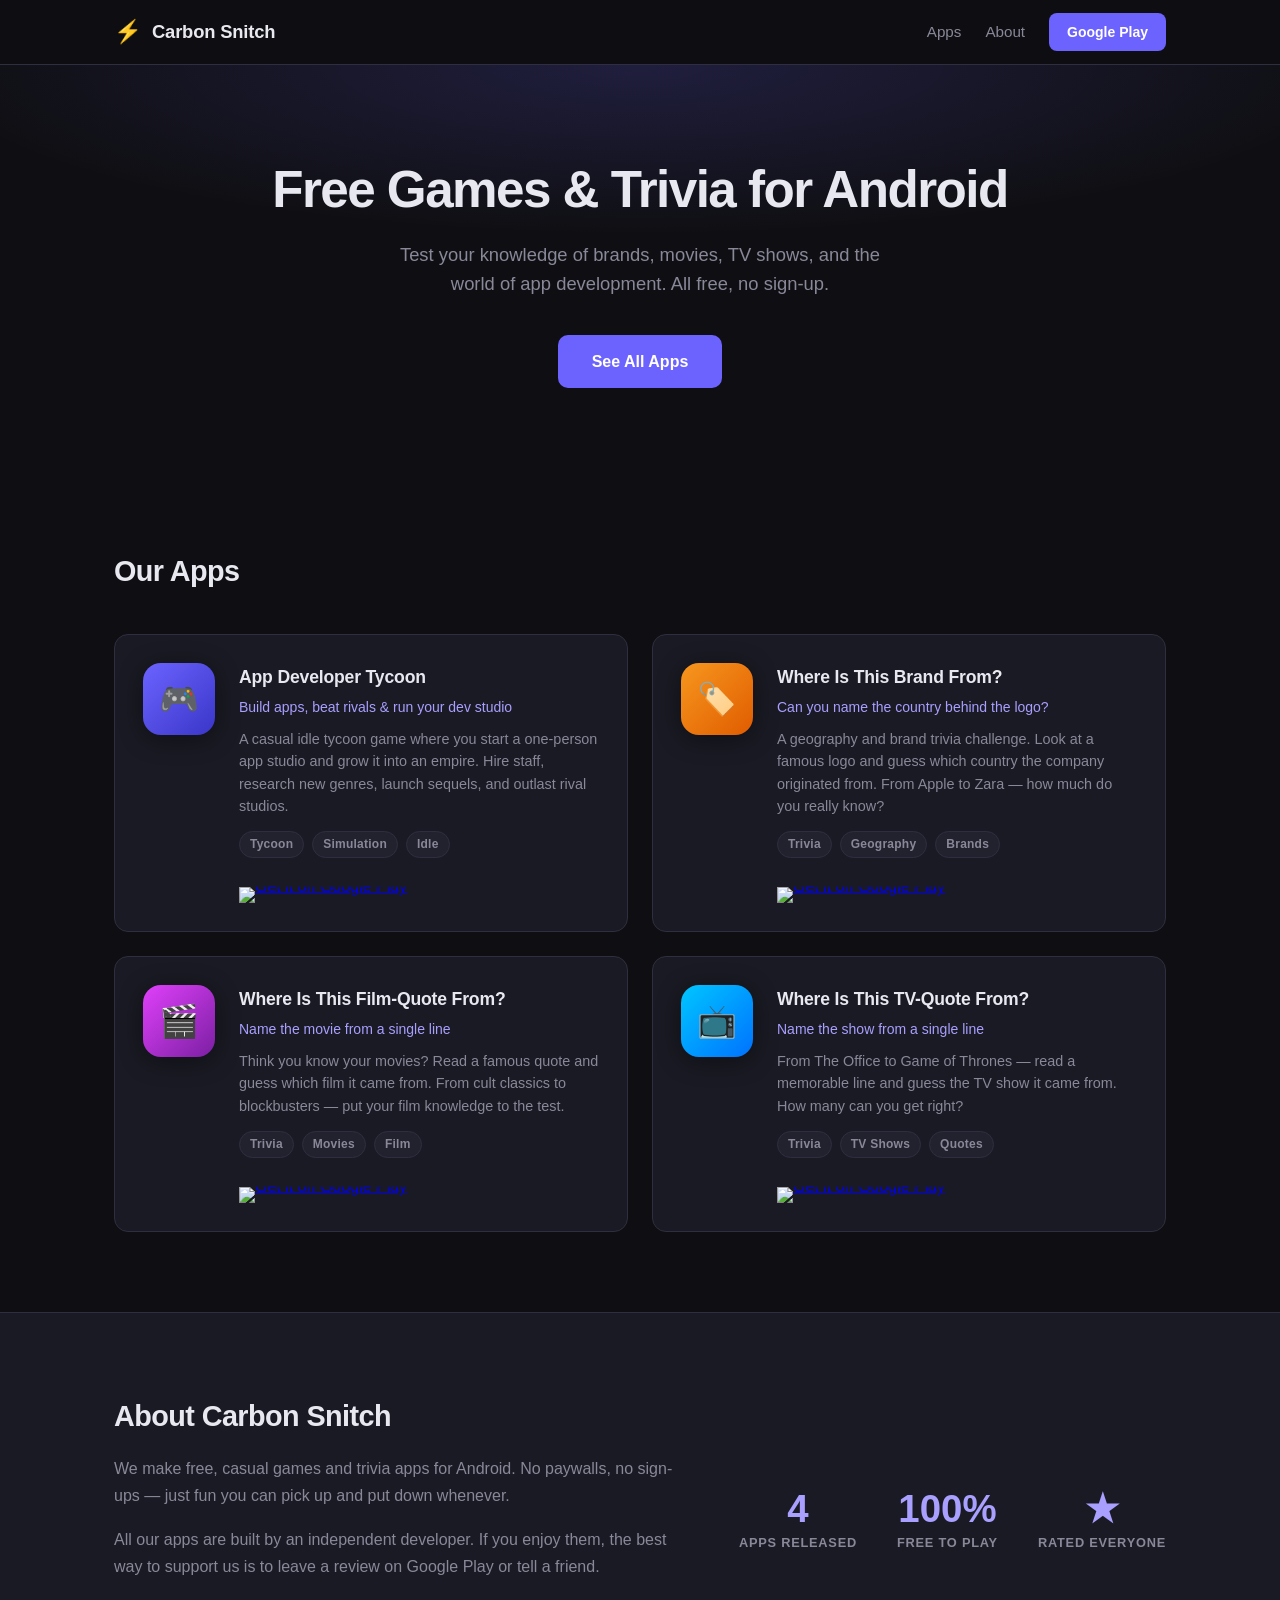
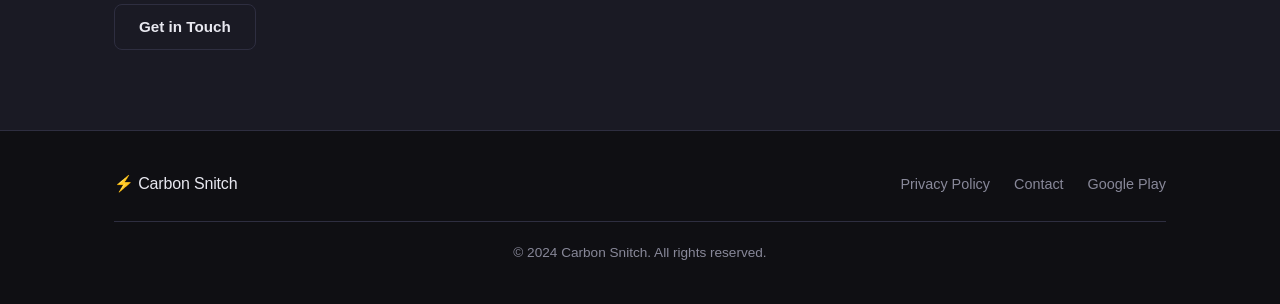
==== index.html @ b7fe76f0 "Add Carbon Snitch app landing page" ====
<!DOCTYPE html>
<html lang="en">
<head>
  <meta charset="UTF-8" />
  <meta name="viewport" content="width=device-width, initial-scale=1.0" />
  <meta name="description" content="Carbon Snitch — free trivia and game apps for Android. Test your knowledge of brands, film quotes, TV quotes, and app development." />
  <title>Carbon Snitch — Android Apps</title>
  <link rel="stylesheet" href="style.css" />
</head>
<body>

  <header>
    <div class="container">
      <div class="logo">
        <span class="logo-icon">⚡</span>
        <span class="logo-text">Carbon Snitch</span>
      </div>
      <nav>
        <a href="#apps">Apps</a>
        <a href="#about">About</a>
        <a href="https://play.google.com/store/apps/dev?id=6135495919326248566" target="_blank" rel="noopener" class="btn-nav">Google Play</a>
      </nav>
    </div>
  </header>

  <section class="hero">
    <div class="container">
      <h1>Free Games &amp; Trivia for Android</h1>
      <p class="hero-sub">Test your knowledge of brands, movies, TV shows, and the world of app development. All free, no sign-up.</p>
      <a href="#apps" class="btn-primary">See All Apps</a>
    </div>
  </section>

  <section id="apps" class="apps-section">
    <div class="container">
      <h2>Our Apps</h2>
      <div class="apps-grid">

        <div class="app-card">
          <div class="app-icon" style="background: linear-gradient(135deg, #6c63ff, #3a36c8);">🎮</div>
          <div class="app-info">
            <h3>App Developer Tycoon</h3>
            <p class="app-tagline">Build apps, beat rivals &amp; run your dev studio</p>
            <p class="app-desc">A casual idle tycoon game where you start a one-person app studio and grow it into an empire. Hire staff, research new genres, launch sequels, and outlast rival studios.</p>
            <div class="app-tags">
              <span class="tag">Tycoon</span>
              <span class="tag">Simulation</span>
              <span class="tag">Idle</span>
            </div>
            <a href="https://play.google.com/store/apps/dev?id=6135495919326248566" target="_blank" rel="noopener" class="btn-play">
              <img src="https://play.google.com/intl/en_us/badges/static/images/badges/en_badge_web_generic.png" alt="Get it on Google Play" height="48" />
            </a>
          </div>
        </div>

        <div class="app-card">
          <div class="app-icon" style="background: linear-gradient(135deg, #f7971e, #e05c00);">🏷️</div>
          <div class="app-info">
            <h3>Where Is This Brand From?</h3>
            <p class="app-tagline">Can you name the country behind the logo?</p>
            <p class="app-desc">A geography and brand trivia challenge. Look at a famous logo and guess which country the company originated from. From Apple to Zara — how much do you really know?</p>
            <div class="app-tags">
              <span class="tag">Trivia</span>
              <span class="tag">Geography</span>
              <span class="tag">Brands</span>
            </div>
            <a href="https://play.google.com/store/apps/details?id=com.pixelquiz.whereis_this_brand_from" target="_blank" rel="noopener" class="btn-play">
              <img src="https://play.google.com/intl/en_us/badges/static/images/badges/en_badge_web_generic.png" alt="Get it on Google Play" height="48" />
            </a>
          </div>
        </div>

        <div class="app-card">
          <div class="app-icon" style="background: linear-gradient(135deg, #e040fb, #7b1fa2);">🎬</div>
          <div class="app-info">
            <h3>Where Is This Film-Quote From?</h3>
            <p class="app-tagline">Name the movie from a single line</p>
            <p class="app-desc">Think you know your movies? Read a famous quote and guess which film it came from. From cult classics to blockbusters — put your film knowledge to the test.</p>
            <div class="app-tags">
              <span class="tag">Trivia</span>
              <span class="tag">Movies</span>
              <span class="tag">Film</span>
            </div>
            <a href="https://play.google.com/store/apps/details?id=com.pixelquiz.film_quote" target="_blank" rel="noopener" class="btn-play">
              <img src="https://play.google.com/intl/en_us/badges/static/images/badges/en_badge_web_generic.png" alt="Get it on Google Play" height="48" />
            </a>
          </div>
        </div>

        <div class="app-card">
          <div class="app-icon" style="background: linear-gradient(135deg, #00c6ff, #0072ff);">📺</div>
          <div class="app-info">
            <h3>Where Is This TV-Quote From?</h3>
            <p class="app-tagline">Name the show from a single line</p>
            <p class="app-desc">From The Office to Game of Thrones — read a memorable line and guess the TV show it came from. How many can you get right?</p>
            <div class="app-tags">
              <span class="tag">Trivia</span>
              <span class="tag">TV Shows</span>
              <span class="tag">Quotes</span>
            </div>
            <a href="https://play.google.com/store/apps/details?id=com.pixelquiz.tv_quote" target="_blank" rel="noopener" class="btn-play">
              <img src="https://play.google.com/intl/en_us/badges/static/images/badges/en_badge_web_generic.png" alt="Get it on Google Play" height="48" />
            </a>
          </div>
        </div>

      </div>
    </div>
  </section>

  <section id="about" class="about-section">
    <div class="container about-inner">
      <div class="about-text">
        <h2>About Carbon Snitch</h2>
        <p>We make free, casual games and trivia apps for Android. No paywalls, no sign-ups — just fun you can pick up and put down whenever.</p>
        <p>All our apps are built by an independent developer. If you enjoy them, the best way to support us is to leave a review on Google Play or tell a friend.</p>
        <a href="mailto:ryanisrufus@gmail.com" class="btn-secondary">Get in Touch</a>
      </div>
      <div class="about-stats">
        <div class="stat">
          <span class="stat-num">4</span>
          <span class="stat-label">Apps Released</span>
        </div>
        <div class="stat">
          <span class="stat-num">100%</span>
          <span class="stat-label">Free to Play</span>
        </div>
        <div class="stat">
          <span class="stat-num">★</span>
          <span class="stat-label">Rated Everyone</span>
        </div>
      </div>
    </div>
  </section>

  <footer>
    <div class="container footer-inner">
      <span class="logo-text">⚡ Carbon Snitch</span>
      <nav class="footer-nav">
        <a href="privacy.html">Privacy Policy</a>
        <a href="mailto:ryanisrufus@gmail.com">Contact</a>
        <a href="https://play.google.com/store/apps/dev?id=6135495919326248566" target="_blank" rel="noopener">Google Play</a>
      </nav>
      <p class="footer-copy">&copy; 2024 Carbon Snitch. All rights reserved.</p>
    </div>
  </footer>

</body>
</html>
---- style.css ----
/* ── Reset & base ── */
*, *::before, *::after { box-sizing: border-box; margin: 0; padding: 0; }

:root {
  --bg:        #0f0f13;
  --surface:   #1a1a24;
  --surface2:  #22222f;
  --border:    #2e2e40;
  --accent:    #6c63ff;
  --accent2:   #a89fff;
  --text:      #e8e8f0;
  --muted:     #888899;
  --radius:    14px;
  --shadow:    0 4px 24px rgba(0,0,0,.45);
}

html { scroll-behavior: smooth; }

body {
  font-family: -apple-system, BlinkMacSystemFont, 'Segoe UI', Roboto, sans-serif;
  background: var(--bg);
  color: var(--text);
  line-height: 1.6;
  font-size: 16px;
}

.container {
  max-width: 1100px;
  margin: 0 auto;
  padding: 0 24px;
}

/* ── Header ── */
header {
  position: sticky;
  top: 0;
  z-index: 100;
  background: rgba(15,15,19,.92);
  backdrop-filter: blur(12px);
  border-bottom: 1px solid var(--border);
}

header .container {
  display: flex;
  align-items: center;
  justify-content: space-between;
  height: 64px;
}

.logo {
  display: flex;
  align-items: center;
  gap: 10px;
  font-weight: 700;
  font-size: 1.15rem;
  text-decoration: none;
  color: var(--text);
}
.logo-icon { font-size: 1.4rem; }
.logo-text  { letter-spacing: -.01em; }

nav {
  display: flex;
  align-items: center;
  gap: 24px;
}

nav a {
  color: var(--muted);
  text-decoration: none;
  font-size: .95rem;
  transition: color .2s;
}
nav a:hover { color: var(--text); }

.btn-nav {
  background: var(--accent) !important;
  color: #fff !important;
  padding: 8px 18px;
  border-radius: 8px;
  font-size: .875rem !important;
  font-weight: 600;
  transition: opacity .2s !important;
}
.btn-nav:hover { opacity: .85; }

/* ── Hero ── */
.hero {
  padding: 96px 0 80px;
  text-align: center;
  background: radial-gradient(ellipse 80% 60% at 50% 0%, rgba(108,99,255,.18) 0%, transparent 70%);
}

.hero h1 {
  font-size: clamp(2rem, 5vw, 3.2rem);
  font-weight: 800;
  letter-spacing: -.03em;
  line-height: 1.15;
  margin-bottom: 20px;
}

.hero-sub {
  color: var(--muted);
  font-size: 1.15rem;
  max-width: 520px;
  margin: 0 auto 36px;
}

.btn-primary {
  display: inline-block;
  background: var(--accent);
  color: #fff;
  text-decoration: none;
  padding: 14px 34px;
  border-radius: 10px;
  font-weight: 700;
  font-size: 1rem;
  transition: opacity .2s, transform .15s;
}
.btn-primary:hover { opacity: .88; transform: translateY(-1px); }

/* ── Apps section ── */
.apps-section {
  padding: 80px 0;
}

.apps-section h2 {
  font-size: 1.8rem;
  font-weight: 700;
  margin-bottom: 40px;
  letter-spacing: -.02em;
}

.apps-grid {
  display: grid;
  grid-template-columns: repeat(auto-fill, minmax(480px, 1fr));
  gap: 24px;
}

.app-card {
  display: flex;
  gap: 24px;
  background: var(--surface);
  border: 1px solid var(--border);
  border-radius: var(--radius);
  padding: 28px;
  transition: border-color .2s, transform .2s;
}
.app-card:hover {
  border-color: var(--accent);
  transform: translateY(-2px);
}

.app-icon {
  flex-shrink: 0;
  width: 72px;
  height: 72px;
  border-radius: 18px;
  display: flex;
  align-items: center;
  justify-content: center;
  font-size: 2rem;
  box-shadow: var(--shadow);
}

.app-info { flex: 1; min-width: 0; }

.app-info h3 {
  font-size: 1.1rem;
  font-weight: 700;
  margin-bottom: 4px;
  letter-spacing: -.01em;
}

.app-tagline {
  color: var(--accent2);
  font-size: .875rem;
  font-weight: 500;
  margin-bottom: 10px;
}

.app-desc {
  color: var(--muted);
  font-size: .9rem;
  line-height: 1.55;
  margin-bottom: 14px;
}

.app-tags {
  display: flex;
  flex-wrap: wrap;
  gap: 8px;
  margin-bottom: 16px;
}

.tag {
  background: var(--surface2);
  border: 1px solid var(--border);
  color: var(--muted);
  font-size: .75rem;
  font-weight: 600;
  padding: 3px 10px;
  border-radius: 20px;
  letter-spacing: .02em;
}

.btn-play {
  display: inline-block;
  line-height: 0;
}
.btn-play img {
  height: 44px;
  width: auto;
  transition: opacity .2s;
}
.btn-play:hover img { opacity: .85; }

/* ── About section ── */
.about-section {
  padding: 80px 0;
  background: var(--surface);
  border-top: 1px solid var(--border);
  border-bottom: 1px solid var(--border);
}

.about-inner {
  display: flex;
  gap: 64px;
  align-items: center;
  flex-wrap: wrap;
}

.about-text { flex: 1; min-width: 260px; }

.about-text h2 {
  font-size: 1.8rem;
  font-weight: 700;
  margin-bottom: 16px;
  letter-spacing: -.02em;
  white-space: nowrap;
}

.about-text p {
  color: var(--muted);
  margin-bottom: 16px;
  line-height: 1.7;
}

.btn-secondary {
  display: inline-block;
  border: 1px solid var(--border);
  color: var(--text);
  text-decoration: none;
  padding: 10px 24px;
  border-radius: 8px;
  font-weight: 600;
  font-size: .95rem;
  margin-top: 8px;
  transition: background .2s, border-color .2s;
}
.btn-secondary:hover {
  background: var(--surface2);
  border-color: var(--accent);
}

.about-stats {
  display: flex;
  gap: 40px;
  flex-shrink: 0;
}

.stat {
  display: flex;
  flex-direction: column;
  align-items: center;
  gap: 4px;
}

.stat-num {
  font-size: 2.4rem;
  font-weight: 800;
  color: var(--accent2);
  line-height: 1;
}

.stat-label {
  font-size: .8rem;
  color: var(--muted);
  font-weight: 600;
  text-transform: uppercase;
  letter-spacing: .06em;
  text-align: center;
}

/* ── Footer ── */
footer {
  padding: 40px 0;
}

.footer-inner {
  display: flex;
  align-items: center;
  justify-content: space-between;
  flex-wrap: wrap;
  gap: 16px;
}

.footer-nav {
  display: flex;
  gap: 24px;
}
.footer-nav a {
  color: var(--muted);
  text-decoration: none;
  font-size: .9rem;
  transition: color .2s;
}
.footer-nav a:hover { color: var(--text); }

.footer-copy {
  color: var(--muted);
  font-size: .85rem;
  width: 100%;
  text-align: center;
  border-top: 1px solid var(--border);
  padding-top: 20px;
  margin-top: 8px;
}

/* ── Responsive ── */
@media (max-width: 700px) {
  .apps-grid { grid-template-columns: 1fr; }

  .app-card { flex-direction: column; gap: 16px; }

  .about-inner { flex-direction: column; gap: 40px; }

  .about-stats { gap: 24px; }

  nav { gap: 14px; }
  nav a:not(.btn-nav) { display: none; }

  .footer-inner { flex-direction: column; align-items: flex-start; }
}
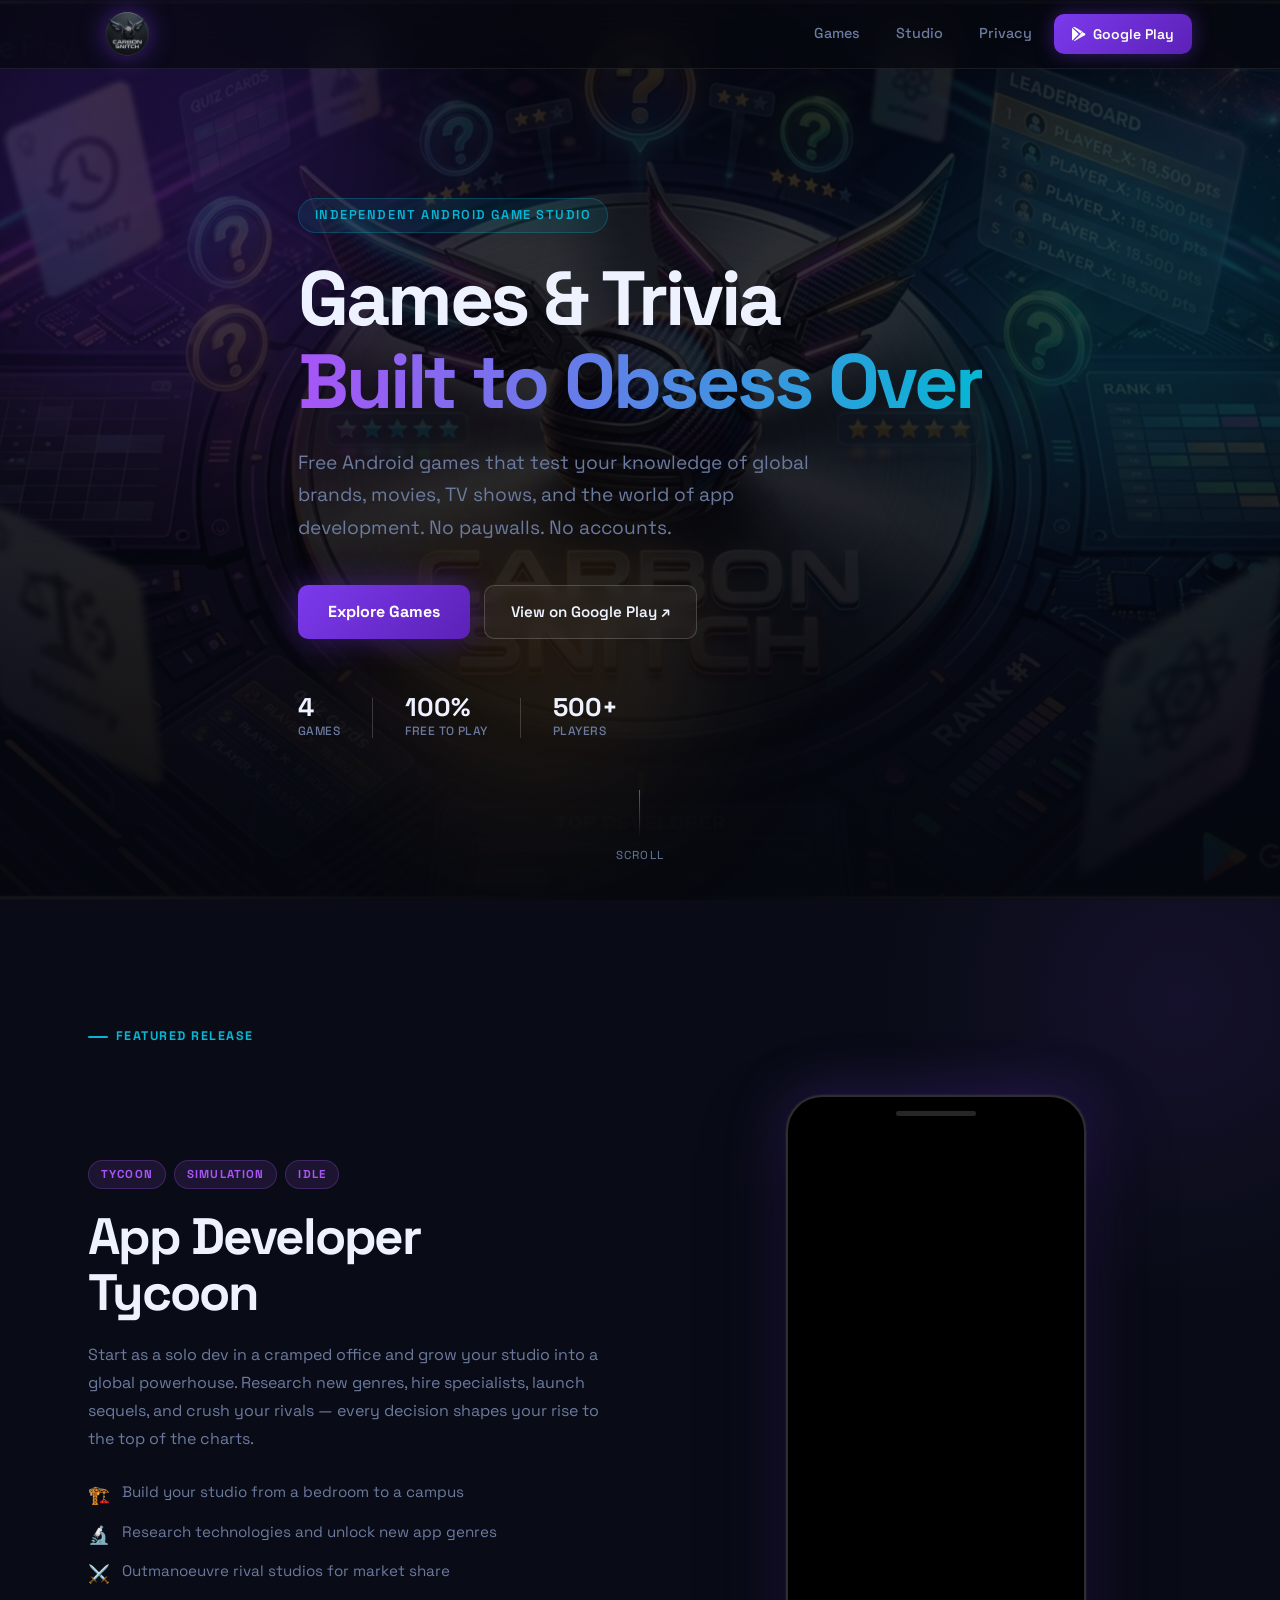
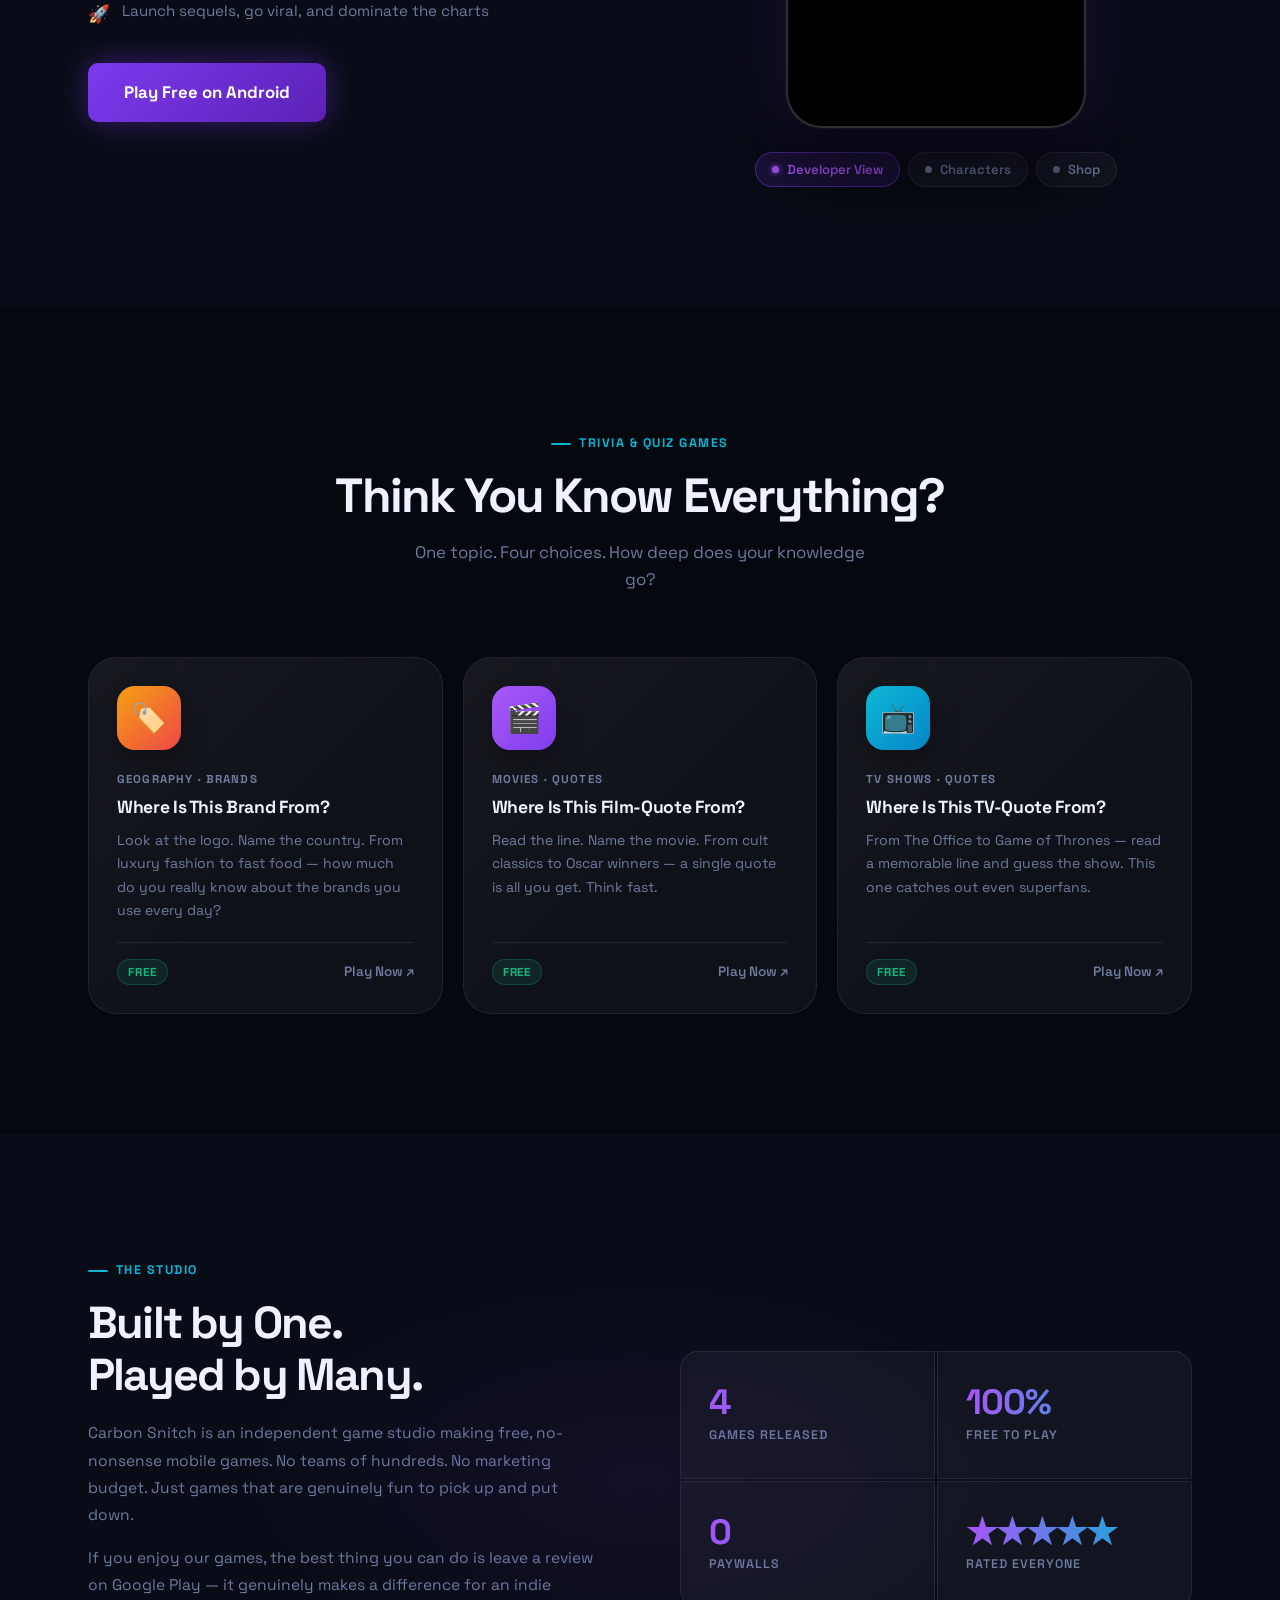
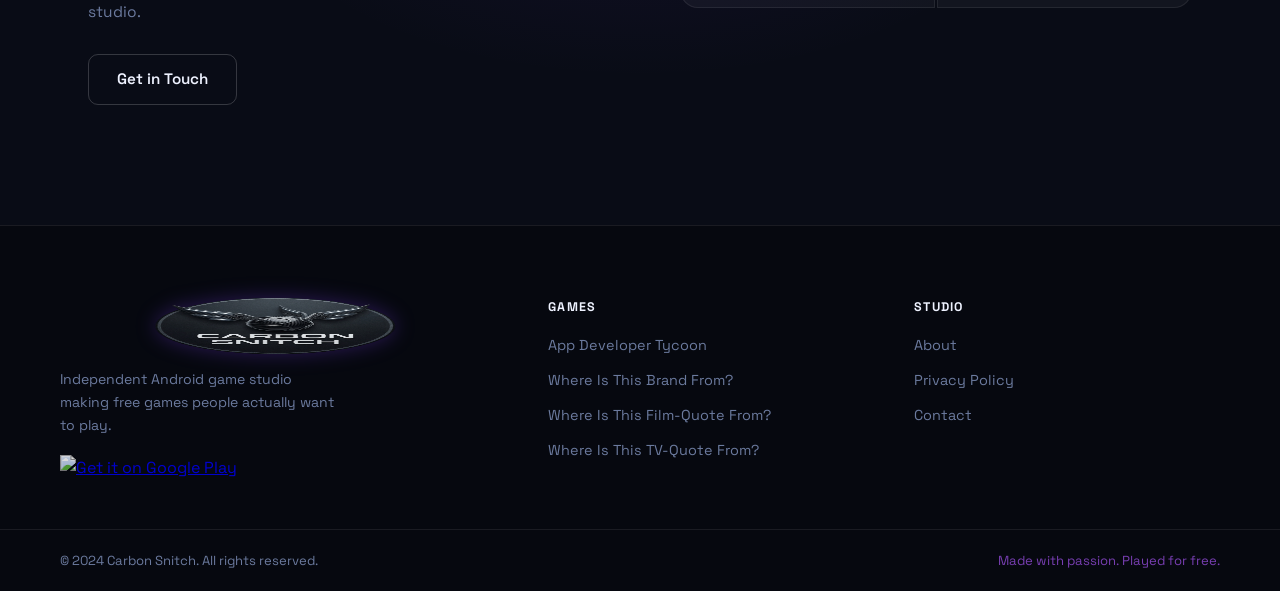
==== commit 192dbc3f: "Premium redesign — real assets, gameplay videos, animated hero" ====
--- a/index.html
+++ b/index.html
@@ -3,147 +3,253 @@
 <head>
   <meta charset="UTF-8" />
   <meta name="viewport" content="width=device-width, initial-scale=1.0" />
-  <meta name="description" content="Carbon Snitch — free trivia and game apps for Android. Test your knowledge of brands, film quotes, TV quotes, and app development." />
-  <title>Carbon Snitch — Android Apps</title>
+  <meta name="description" content="Carbon Snitch — premium free Android games and trivia apps. App Developer Tycoon, brand geography, film and TV quiz games." />
+  <title>Carbon Snitch — Android Games Studio</title>
+  <link rel="preconnect" href="https://fonts.googleapis.com" />
+  <link rel="preconnect" href="https://fonts.gstatic.com" crossorigin />
+  <link href="https://fonts.googleapis.com/css2?family=Space+Grotesk:wght@400;500;600;700;800&display=swap" rel="stylesheet" />
   <link rel="stylesheet" href="style.css" />
 </head>
 <body>
 
-  <header>
+  <!-- ── Header ── -->
+  <header id="site-header">
+    <div class="container header-inner">
+      <a href="#" class="logo-link">
+        <img src="assets/logo.png" alt="Carbon Snitch" class="header-logo" />
+      </a>
+      <nav class="header-nav">
+        <a href="#apps">Games</a>
+        <a href="#studio">Studio</a>
+        <a href="privacy.html">Privacy</a>
+        <a href="https://play.google.com/store/apps/dev?id=6135495919326248566"
+           target="_blank" rel="noopener" class="btn-nav">
+          <svg width="14" height="14" viewBox="0 0 24 24" fill="currentColor" aria-hidden="true" style="flex-shrink:0">
+            <path d="M3.18 23.76a2 2 0 0 0 2.17-.22l12.53-7.24-3.54-3.54-11.16 11zM.56 1.1A2 2 0 0 0 0 2.5v19a2 2 0 0 0 .56 1.4L.67 23l10.63-10.62v-.26L.67 1.5zM20.54 10.27l-2.68-1.55-3.84 3.84 3.84 3.84 2.69-1.56a2.02 2.02 0 0 0 0-4.57zM5.35.46 17.86 7.7l-3.54 3.54L1.78.46A2.04 2.04 0 0 1 5.35.46z"/>
+          </svg>
+          Google Play
+        </a>
+      </nav>
+      <button class="menu-toggle" aria-label="Open menu" aria-expanded="false">
+        <span></span><span></span><span></span>
+      </button>
+    </div>
+  </header>
+
+  <!-- ── Hero ── -->
+  <section class="hero">
+    <div class="hero-bg-wrap" aria-hidden="true">
+      <img src="assets/banner.jpeg" alt="" class="hero-bg-img" />
+      <div class="hero-bg-overlay"></div>
+    </div>
+    <div class="hero-orbs" aria-hidden="true">
+      <div class="orb orb-purple"></div>
+      <div class="orb orb-cyan"></div>
+      <div class="orb orb-gold"></div>
+    </div>
+    <div class="container hero-content">
+      <div class="hero-eyebrow">Independent Android Game Studio</div>
+      <h1>Games &amp; Trivia<br /><span class="gradient-text">Built to Obsess Over</span></h1>
+      <p class="hero-sub">Free Android games that test your knowledge of global brands, movies, TV shows, and the world of app development. No paywalls. No accounts.</p>
+      <div class="hero-ctas">
+        <a href="#apps" class="btn-primary">Explore Games</a>
+        <a href="https://play.google.com/store/apps/dev?id=6135495919326248566"
+           target="_blank" rel="noopener" class="btn-ghost">View on Google Play ↗</a>
+      </div>
+      <div class="hero-stats">
+        <div class="hero-stat"><span class="hs-num">4</span><span class="hs-label">Games</span></div>
+        <div class="hs-div"></div>
+        <div class="hero-stat"><span class="hs-num">100%</span><span class="hs-label">Free to Play</span></div>
+        <div class="hs-div"></div>
+        <div class="hero-stat"><span class="hs-num">500+</span><span class="hs-label">Players</span></div>
+      </div>
+    </div>
+    <div class="scroll-hint" aria-hidden="true">
+      <div class="scroll-line"></div>
+      <span>Scroll</span>
+    </div>
+  </section>
+
+  <!-- ── Featured: App Developer Tycoon ── -->
+  <section class="featured" id="apps">
     <div class="container">
-      <div class="logo">
-        <span class="logo-icon">⚡</span>
-        <span class="logo-text">Carbon Snitch</span>
-      </div>
-      <nav>
-        <a href="#apps">Apps</a>
-        <a href="#about">About</a>
-        <a href="https://play.google.com/store/apps/dev?id=6135495919326248566" target="_blank" rel="noopener" class="btn-nav">Google Play</a>
-      </nav>
-    </div>
-  </header>
-
-  <section class="hero">
+      <div class="eyebrow-wrap">
+        <span class="eyebrow">Featured Release</span>
+      </div>
+      <div class="featured-grid">
+
+        <div class="featured-text reveal">
+          <div class="genre-tags">
+            <span class="genre-tag">Tycoon</span>
+            <span class="genre-tag">Simulation</span>
+            <span class="genre-tag">Idle</span>
+          </div>
+          <h2 class="featured-title">App Developer<br />Tycoon</h2>
+          <p class="featured-desc">Start as a solo dev in a cramped office and grow your studio into a global powerhouse. Research new genres, hire specialists, launch sequels, and crush your rivals — every decision shapes your rise to the top of the charts.</p>
+          <ul class="feat-list">
+            <li><span class="feat-icon">🏗️</span>Build your studio from a bedroom to a campus</li>
+            <li><span class="feat-icon">🔬</span>Research technologies and unlock new app genres</li>
+            <li><span class="feat-icon">⚔️</span>Outmanoeuvre rival studios for market share</li>
+            <li><span class="feat-icon">🚀</span>Launch sequels, go viral, and dominate the charts</li>
+          </ul>
+          <a href="https://play.google.com/store/apps/dev?id=6135495919326248566"
+             target="_blank" rel="noopener" class="btn-primary btn-large">Play Free on Android</a>
+        </div>
+
+        <div class="featured-media reveal">
+          <div class="phone-frame">
+            <video id="featured-video" autoplay muted loop playsinline>
+              <source src="assets/tycoon-dev.mp4" type="video/mp4" />
+            </video>
+          </div>
+          <div class="video-switcher">
+            <button class="vsw-btn active" data-src="assets/tycoon-dev.mp4">
+              <span class="vsw-dot"></span>Developer View
+            </button>
+            <button class="vsw-btn" data-src="assets/tycoon-char.mp4">
+              <span class="vsw-dot"></span>Characters
+            </button>
+            <button class="vsw-btn" data-src="assets/tycoon-shop.mp4">
+              <span class="vsw-dot"></span>Shop
+            </button>
+          </div>
+        </div>
+
+      </div>
+    </div>
+  </section>
+
+  <!-- ── Trivia Apps ── -->
+  <section class="trivia-section">
     <div class="container">
-      <h1>Free Games &amp; Trivia for Android</h1>
-      <p class="hero-sub">Test your knowledge of brands, movies, TV shows, and the world of app development. All free, no sign-up.</p>
-      <a href="#apps" class="btn-primary">See All Apps</a>
-    </div>
-  </section>
-
-  <section id="apps" class="apps-section">
-    <div class="container">
-      <h2>Our Apps</h2>
-      <div class="apps-grid">
-
-        <div class="app-card">
-          <div class="app-icon" style="background: linear-gradient(135deg, #6c63ff, #3a36c8);">🎮</div>
-          <div class="app-info">
-            <h3>App Developer Tycoon</h3>
-            <p class="app-tagline">Build apps, beat rivals &amp; run your dev studio</p>
-            <p class="app-desc">A casual idle tycoon game where you start a one-person app studio and grow it into an empire. Hire staff, research new genres, launch sequels, and outlast rival studios.</p>
-            <div class="app-tags">
-              <span class="tag">Tycoon</span>
-              <span class="tag">Simulation</span>
-              <span class="tag">Idle</span>
-            </div>
-            <a href="https://play.google.com/store/apps/dev?id=6135495919326248566" target="_blank" rel="noopener" class="btn-play">
-              <img src="https://play.google.com/intl/en_us/badges/static/images/badges/en_badge_web_generic.png" alt="Get it on Google Play" height="48" />
-            </a>
-          </div>
-        </div>
-
-        <div class="app-card">
-          <div class="app-icon" style="background: linear-gradient(135deg, #f7971e, #e05c00);">🏷️</div>
-          <div class="app-info">
+      <div class="section-head">
+        <span class="eyebrow reveal">Trivia &amp; Quiz Games</span>
+        <h2 class="reveal">Think You Know Everything?</h2>
+        <p class="section-sub reveal">One topic. Four choices. How deep does your knowledge go?</p>
+      </div>
+
+      <div class="trivia-grid">
+
+        <a href="https://play.google.com/store/apps/details?id=com.pixelquiz.whereis_this_brand_from"
+           target="_blank" rel="noopener" class="trivia-card reveal">
+          <div class="tc-icon-wrap">
+            <div class="tc-icon" style="background:linear-gradient(135deg,#f59e0b,#ef4444)">🏷️</div>
+          </div>
+          <div class="tc-body">
+            <div class="tc-genre">Geography · Brands</div>
             <h3>Where Is This Brand From?</h3>
-            <p class="app-tagline">Can you name the country behind the logo?</p>
-            <p class="app-desc">A geography and brand trivia challenge. Look at a famous logo and guess which country the company originated from. From Apple to Zara — how much do you really know?</p>
-            <div class="app-tags">
-              <span class="tag">Trivia</span>
-              <span class="tag">Geography</span>
-              <span class="tag">Brands</span>
-            </div>
-            <a href="https://play.google.com/store/apps/details?id=com.pixelquiz.whereis_this_brand_from" target="_blank" rel="noopener" class="btn-play">
-              <img src="https://play.google.com/intl/en_us/badges/static/images/badges/en_badge_web_generic.png" alt="Get it on Google Play" height="48" />
-            </a>
-          </div>
-        </div>
-
-        <div class="app-card">
-          <div class="app-icon" style="background: linear-gradient(135deg, #e040fb, #7b1fa2);">🎬</div>
-          <div class="app-info">
+            <p>Look at the logo. Name the country. From luxury fashion to fast food — how much do you really know about the brands you use every day?</p>
+          </div>
+          <div class="tc-footer">
+            <span class="tc-badge">Free</span>
+            <span class="tc-cta">Play Now ↗</span>
+          </div>
+        </a>
+
+        <a href="https://play.google.com/store/apps/details?id=com.pixelquiz.film_quote"
+           target="_blank" rel="noopener" class="trivia-card reveal">
+          <div class="tc-icon-wrap">
+            <div class="tc-icon" style="background:linear-gradient(135deg,#a855f7,#7c3aed)">🎬</div>
+          </div>
+          <div class="tc-body">
+            <div class="tc-genre">Movies · Quotes</div>
             <h3>Where Is This Film-Quote From?</h3>
-            <p class="app-tagline">Name the movie from a single line</p>
-            <p class="app-desc">Think you know your movies? Read a famous quote and guess which film it came from. From cult classics to blockbusters — put your film knowledge to the test.</p>
-            <div class="app-tags">
-              <span class="tag">Trivia</span>
-              <span class="tag">Movies</span>
-              <span class="tag">Film</span>
-            </div>
-            <a href="https://play.google.com/store/apps/details?id=com.pixelquiz.film_quote" target="_blank" rel="noopener" class="btn-play">
-              <img src="https://play.google.com/intl/en_us/badges/static/images/badges/en_badge_web_generic.png" alt="Get it on Google Play" height="48" />
-            </a>
-          </div>
-        </div>
-
-        <div class="app-card">
-          <div class="app-icon" style="background: linear-gradient(135deg, #00c6ff, #0072ff);">📺</div>
-          <div class="app-info">
+            <p>Read the line. Name the movie. From cult classics to Oscar winners — a single quote is all you get. Think fast.</p>
+          </div>
+          <div class="tc-footer">
+            <span class="tc-badge">Free</span>
+            <span class="tc-cta">Play Now ↗</span>
+          </div>
+        </a>
+
+        <a href="https://play.google.com/store/apps/details?id=com.pixelquiz.tv_quote"
+           target="_blank" rel="noopener" class="trivia-card reveal">
+          <div class="tc-icon-wrap">
+            <div class="tc-icon" style="background:linear-gradient(135deg,#06b6d4,#0284c7)">📺</div>
+          </div>
+          <div class="tc-body">
+            <div class="tc-genre">TV Shows · Quotes</div>
             <h3>Where Is This TV-Quote From?</h3>
-            <p class="app-tagline">Name the show from a single line</p>
-            <p class="app-desc">From The Office to Game of Thrones — read a memorable line and guess the TV show it came from. How many can you get right?</p>
-            <div class="app-tags">
-              <span class="tag">Trivia</span>
-              <span class="tag">TV Shows</span>
-              <span class="tag">Quotes</span>
-            </div>
-            <a href="https://play.google.com/store/apps/details?id=com.pixelquiz.tv_quote" target="_blank" rel="noopener" class="btn-play">
-              <img src="https://play.google.com/intl/en_us/badges/static/images/badges/en_badge_web_generic.png" alt="Get it on Google Play" height="48" />
-            </a>
-          </div>
-        </div>
-
-      </div>
-    </div>
-  </section>
-
-  <section id="about" class="about-section">
-    <div class="container about-inner">
-      <div class="about-text">
-        <h2>About Carbon Snitch</h2>
-        <p>We make free, casual games and trivia apps for Android. No paywalls, no sign-ups — just fun you can pick up and put down whenever.</p>
-        <p>All our apps are built by an independent developer. If you enjoy them, the best way to support us is to leave a review on Google Play or tell a friend.</p>
-        <a href="mailto:ryanisrufus@gmail.com" class="btn-secondary">Get in Touch</a>
-      </div>
-      <div class="about-stats">
-        <div class="stat">
-          <span class="stat-num">4</span>
-          <span class="stat-label">Apps Released</span>
-        </div>
-        <div class="stat">
-          <span class="stat-num">100%</span>
-          <span class="stat-label">Free to Play</span>
-        </div>
-        <div class="stat">
-          <span class="stat-num">★</span>
-          <span class="stat-label">Rated Everyone</span>
-        </div>
-      </div>
-    </div>
-  </section>
-
-  <footer>
+            <p>From The Office to Game of Thrones — read a memorable line and guess the show. This one catches out even superfans.</p>
+          </div>
+          <div class="tc-footer">
+            <span class="tc-badge">Free</span>
+            <span class="tc-cta">Play Now ↗</span>
+          </div>
+        </a>
+
+      </div>
+    </div>
+  </section>
+
+  <!-- ── Studio ── -->
+  <section id="studio" class="studio-section">
+    <div class="studio-glow" aria-hidden="true"></div>
+    <div class="container studio-inner">
+      <div class="studio-text reveal">
+        <span class="eyebrow">The Studio</span>
+        <h2>Built by One.<br />Played by Many.</h2>
+        <p>Carbon Snitch is an independent game studio making free, no-nonsense mobile games. No teams of hundreds. No marketing budget. Just games that are genuinely fun to pick up and put down.</p>
+        <p>If you enjoy our games, the best thing you can do is leave a review on Google Play — it genuinely makes a difference for an indie studio.</p>
+        <a href="mailto:ryanisrufus@gmail.com" class="btn-outline">Get in Touch</a>
+      </div>
+      <div class="studio-stats reveal">
+        <div class="studio-stat">
+          <span class="ss-num gradient-text">4</span>
+          <span class="ss-label">Games Released</span>
+        </div>
+        <div class="studio-stat">
+          <span class="ss-num gradient-text">100%</span>
+          <span class="ss-label">Free to Play</span>
+        </div>
+        <div class="studio-stat">
+          <span class="ss-num gradient-text">0</span>
+          <span class="ss-label">Paywalls</span>
+        </div>
+        <div class="studio-stat">
+          <span class="ss-num gradient-text">★★★★★</span>
+          <span class="ss-label">Rated Everyone</span>
+        </div>
+      </div>
+    </div>
+  </section>
+
+  <!-- ── Footer ── -->
+  <footer class="site-footer">
     <div class="container footer-inner">
-      <span class="logo-text">⚡ Carbon Snitch</span>
-      <nav class="footer-nav">
-        <a href="privacy.html">Privacy Policy</a>
-        <a href="mailto:ryanisrufus@gmail.com">Contact</a>
-        <a href="https://play.google.com/store/apps/dev?id=6135495919326248566" target="_blank" rel="noopener">Google Play</a>
-      </nav>
-      <p class="footer-copy">&copy; 2024 Carbon Snitch. All rights reserved.</p>
+      <div class="footer-brand">
+        <img src="assets/logo.png" alt="Carbon Snitch" class="footer-logo" />
+        <p>Independent Android game studio making free games people actually want to play.</p>
+        <a href="https://play.google.com/store/apps/dev?id=6135495919326248566"
+           target="_blank" rel="noopener" class="footer-play-badge">
+          <img src="https://play.google.com/intl/en_us/badges/static/images/badges/en_badge_web_generic.png"
+               alt="Get it on Google Play" height="50" />
+        </a>
+      </div>
+      <div class="footer-links">
+        <div class="footer-col">
+          <h4>Games</h4>
+          <a href="https://play.google.com/store/apps/dev?id=6135495919326248566" target="_blank" rel="noopener">App Developer Tycoon</a>
+          <a href="https://play.google.com/store/apps/details?id=com.pixelquiz.whereis_this_brand_from" target="_blank" rel="noopener">Where Is This Brand From?</a>
+          <a href="https://play.google.com/store/apps/details?id=com.pixelquiz.film_quote" target="_blank" rel="noopener">Where Is This Film-Quote From?</a>
+          <a href="https://play.google.com/store/apps/details?id=com.pixelquiz.tv_quote" target="_blank" rel="noopener">Where Is This TV-Quote From?</a>
+        </div>
+        <div class="footer-col">
+          <h4>Studio</h4>
+          <a href="#studio">About</a>
+          <a href="privacy.html">Privacy Policy</a>
+          <a href="mailto:ryanisrufus@gmail.com">Contact</a>
+        </div>
+      </div>
+    </div>
+    <div class="footer-bottom">
+      <div class="container footer-bottom-inner">
+        <p>&copy; 2024 Carbon Snitch. All rights reserved.</p>
+        <p class="footer-tagline">Made with passion. Played for free.</p>
+      </div>
     </div>
   </footer>
 
+  <script src="main.js"></script>
 </body>
 </html>
--- a/style.css
+++ b/style.css
@@ -1,344 +1,890 @@
-/* ── Reset & base ── */
+/* ══════════════════════════════════════════
+   Carbon Snitch — Premium Site Styles
+   ══════════════════════════════════════════ */
+
 *, *::before, *::after { box-sizing: border-box; margin: 0; padding: 0; }
 
 :root {
-  --bg:        #0f0f13;
-  --surface:   #1a1a24;
-  --surface2:  #22222f;
-  --border:    #2e2e40;
-  --accent:    #6c63ff;
-  --accent2:   #a89fff;
-  --text:      #e8e8f0;
-  --muted:     #888899;
-  --radius:    14px;
-  --shadow:    0 4px 24px rgba(0,0,0,.45);
+  --bg:           #06080f;
+  --bg2:          #090c16;
+  --surface:      rgba(255,255,255,0.04);
+  --surface-mid:  rgba(255,255,255,0.07);
+  --surface-high: rgba(255,255,255,0.10);
+  --border:       rgba(255,255,255,0.08);
+  --border-bright:rgba(255,255,255,0.18);
+  --purple:       #7c3aed;
+  --purple-light: #a855f7;
+  --cyan:         #06b6d4;
+  --gold:         #f59e0b;
+  --text:         #eef2ff;
+  --muted:        #6b7a9e;
+  --radius-sm:    10px;
+  --radius:       18px;
+  --radius-lg:    28px;
+  --shadow:       0 8px 40px rgba(0,0,0,0.6);
+  --glow-purple:  0 0 60px rgba(124,58,237,0.3);
+  --glow-cyan:    0 0 60px rgba(6,182,212,0.3);
 }
 
 html { scroll-behavior: smooth; }
 
 body {
-  font-family: -apple-system, BlinkMacSystemFont, 'Segoe UI', Roboto, sans-serif;
+  font-family: 'Space Grotesk', -apple-system, BlinkMacSystemFont, 'Segoe UI', sans-serif;
   background: var(--bg);
   color: var(--text);
   line-height: 1.6;
   font-size: 16px;
+  overflow-x: hidden;
 }
 
 .container {
-  max-width: 1100px;
+  max-width: 1160px;
   margin: 0 auto;
-  padding: 0 24px;
-}
-
-/* ── Header ── */
-header {
-  position: sticky;
-  top: 0;
-  z-index: 100;
-  background: rgba(15,15,19,.92);
-  backdrop-filter: blur(12px);
+  padding: 0 28px;
+}
+
+/* ── Gradient text ── */
+.gradient-text {
+  background: linear-gradient(90deg, var(--purple-light), var(--cyan));
+  -webkit-background-clip: text;
+  -webkit-text-fill-color: transparent;
+  background-clip: text;
+}
+
+/* ── Eyebrow labels ── */
+.eyebrow {
+  display: inline-flex;
+  align-items: center;
+  gap: 8px;
+  font-size: .78rem;
+  font-weight: 700;
+  letter-spacing: .12em;
+  text-transform: uppercase;
+  color: var(--cyan);
+}
+.eyebrow::before {
+  content: '';
+  display: block;
+  width: 20px;
+  height: 2px;
+  background: var(--cyan);
+  border-radius: 2px;
+}
+.eyebrow-wrap { margin-bottom: 20px; }
+
+/* ── Scroll reveal ── */
+.reveal {
+  opacity: 0;
+  transform: translateY(32px);
+  transition: opacity .65s cubic-bezier(.22,1,.36,1), transform .65s cubic-bezier(.22,1,.36,1);
+}
+.reveal.visible {
+  opacity: 1;
+  transform: none;
+}
+.reveal:nth-child(2) { transition-delay: .1s; }
+.reveal:nth-child(3) { transition-delay: .2s; }
+.reveal:nth-child(4) { transition-delay: .3s; }
+
+/* ══════════════════════════════════════════
+   HEADER
+   ══════════════════════════════════════════ */
+#site-header {
+  position: fixed;
+  top: 0; left: 0; right: 0;
+  z-index: 200;
+  background: rgba(6,8,15,0.7);
+  backdrop-filter: blur(20px);
+  -webkit-backdrop-filter: blur(20px);
   border-bottom: 1px solid var(--border);
-}
-
-header .container {
+  transition: background .3s;
+}
+#site-header.scrolled {
+  background: rgba(6,8,15,0.95);
+}
+
+.header-inner {
   display: flex;
   align-items: center;
   justify-content: space-between;
-  height: 64px;
-}
-
-.logo {
-  display: flex;
+  height: 68px;
+}
+
+.logo-link { display: flex; align-items: center; text-decoration: none; }
+.header-logo {
+  height: 44px;
+  width: auto;
+  filter: drop-shadow(0 0 12px rgba(124,58,237,0.5));
+  transition: filter .3s;
+}
+.logo-link:hover .header-logo {
+  filter: drop-shadow(0 0 20px rgba(168,85,247,0.7));
+}
+
+.header-nav {
+  display: flex;
+  align-items: center;
+  gap: 8px;
+}
+.header-nav a {
+  color: var(--muted);
+  text-decoration: none;
+  font-size: .9rem;
+  font-weight: 500;
+  padding: 8px 14px;
+  border-radius: var(--radius-sm);
+  transition: color .2s, background .2s;
+}
+.header-nav a:hover { color: var(--text); background: var(--surface); }
+
+.btn-nav {
+  display: inline-flex !important;
+  align-items: center;
+  gap: 7px;
+  background: linear-gradient(135deg, var(--purple), #5b21b6) !important;
+  color: #fff !important;
+  padding: 9px 18px !important;
+  border-radius: var(--radius-sm) !important;
+  font-weight: 600 !important;
+  font-size: .875rem !important;
+  transition: opacity .2s, transform .15s !important;
+  box-shadow: 0 0 20px rgba(124,58,237,0.4);
+}
+.btn-nav:hover { opacity: .9 !important; transform: translateY(-1px); }
+
+.menu-toggle {
+  display: none;
+  flex-direction: column;
+  gap: 5px;
+  background: none;
+  border: none;
+  cursor: pointer;
+  padding: 8px;
+}
+.menu-toggle span {
+  display: block;
+  width: 22px;
+  height: 2px;
+  background: var(--text);
+  border-radius: 2px;
+  transition: transform .3s, opacity .3s;
+}
+
+/* ══════════════════════════════════════════
+   HERO
+   ══════════════════════════════════════════ */
+.hero {
+  position: relative;
+  min-height: 100vh;
+  display: flex;
+  align-items: center;
+  padding: 120px 0 80px;
+  overflow: hidden;
+}
+
+.hero-bg-wrap {
+  position: absolute;
+  inset: 0;
+  z-index: 0;
+}
+.hero-bg-img {
+  width: 100%; height: 100%;
+  object-fit: cover;
+  object-position: center;
+  filter: saturate(1.2) brightness(0.35);
+}
+.hero-bg-overlay {
+  position: absolute;
+  inset: 0;
+  background:
+    radial-gradient(ellipse 70% 80% at 50% 100%, var(--bg) 0%, transparent 60%),
+    radial-gradient(ellipse 100% 40% at 50% 0%, rgba(6,8,15,.6) 0%, transparent 70%),
+    linear-gradient(to bottom, rgba(6,8,15,0.3), rgba(6,8,15,0.85));
+}
+
+/* Glowing orbs */
+.hero-orbs { position: absolute; inset: 0; z-index: 1; pointer-events: none; }
+.orb {
+  position: absolute;
+  border-radius: 50%;
+  filter: blur(80px);
+  animation: orb-float 8s ease-in-out infinite;
+}
+.orb-purple {
+  width: 500px; height: 500px;
+  background: rgba(124,58,237,0.18);
+  top: -100px; left: -100px;
+  animation-delay: 0s;
+}
+.orb-cyan {
+  width: 400px; height: 400px;
+  background: rgba(6,182,212,0.14);
+  top: 10%; right: -80px;
+  animation-delay: -3s;
+}
+.orb-gold {
+  width: 300px; height: 300px;
+  background: rgba(245,158,11,0.1);
+  bottom: 10%; left: 30%;
+  animation-delay: -5s;
+}
+@keyframes orb-float {
+  0%, 100% { transform: translateY(0) scale(1); }
+  50%       { transform: translateY(-30px) scale(1.05); }
+}
+
+.hero-content {
+  position: relative;
+  z-index: 2;
+  max-width: 760px;
+}
+
+.hero-eyebrow {
+  display: inline-flex;
   align-items: center;
   gap: 10px;
+  font-size: .8rem;
+  font-weight: 600;
+  letter-spacing: .12em;
+  text-transform: uppercase;
+  color: var(--cyan);
+  margin-bottom: 24px;
+  padding: 6px 16px;
+  background: rgba(6,182,212,0.1);
+  border: 1px solid rgba(6,182,212,0.25);
+  border-radius: 99px;
+}
+
+.hero h1 {
+  font-size: clamp(2.8rem, 6vw, 5rem);
+  font-weight: 800;
+  letter-spacing: -.04em;
+  line-height: 1.08;
+  margin-bottom: 24px;
+}
+
+.hero-sub {
+  font-size: clamp(1rem, 1.5vw, 1.2rem);
+  color: var(--muted);
+  max-width: 560px;
+  margin-bottom: 40px;
+  line-height: 1.7;
+}
+
+.hero-ctas {
+  display: flex;
+  flex-wrap: wrap;
+  gap: 14px;
+  margin-bottom: 56px;
+}
+
+.btn-primary {
+  display: inline-flex;
+  align-items: center;
+  gap: 8px;
+  background: linear-gradient(135deg, var(--purple), #5b21b6);
+  color: #fff;
+  text-decoration: none;
+  padding: 14px 30px;
+  border-radius: var(--radius-sm);
   font-weight: 700;
-  font-size: 1.15rem;
+  font-size: 1rem;
+  box-shadow: 0 0 30px rgba(124,58,237,0.45), 0 4px 16px rgba(0,0,0,0.4);
+  transition: opacity .2s, transform .15s, box-shadow .2s;
+}
+.btn-primary:hover {
+  opacity: .92;
+  transform: translateY(-2px);
+  box-shadow: 0 0 50px rgba(124,58,237,0.6), 0 8px 24px rgba(0,0,0,0.5);
+}
+.btn-primary.btn-large { padding: 16px 36px; font-size: 1.05rem; }
+
+.btn-ghost {
+  display: inline-flex;
+  align-items: center;
+  gap: 6px;
+  color: var(--text);
+  text-decoration: none;
+  padding: 14px 26px;
+  border-radius: var(--radius-sm);
+  font-weight: 600;
+  font-size: .95rem;
+  border: 1px solid var(--border-bright);
+  background: rgba(255,255,255,0.04);
+  backdrop-filter: blur(8px);
+  transition: background .2s, border-color .2s, transform .15s;
+}
+.btn-ghost:hover {
+  background: rgba(255,255,255,0.08);
+  border-color: rgba(255,255,255,0.3);
+  transform: translateY(-2px);
+}
+
+.hero-stats {
+  display: flex;
+  align-items: center;
+  gap: 32px;
+  flex-wrap: wrap;
+}
+.hero-stat { display: flex; flex-direction: column; gap: 2px; }
+.hs-num {
+  font-size: 1.6rem;
+  font-weight: 800;
+  color: var(--text);
+  line-height: 1;
+}
+.hs-label {
+  font-size: .75rem;
+  font-weight: 500;
+  color: var(--muted);
+  letter-spacing: .04em;
+  text-transform: uppercase;
+}
+.hs-div {
+  width: 1px;
+  height: 40px;
+  background: var(--border-bright);
+}
+
+/* Scroll hint */
+.scroll-hint {
+  position: absolute;
+  bottom: 36px;
+  left: 50%;
+  transform: translateX(-50%);
+  z-index: 2;
+  display: flex;
+  flex-direction: column;
+  align-items: center;
+  gap: 8px;
+  color: var(--muted);
+  font-size: .72rem;
+  letter-spacing: .1em;
+  text-transform: uppercase;
+}
+.scroll-line {
+  width: 1px;
+  height: 48px;
+  background: linear-gradient(to bottom, var(--purple), transparent);
+  animation: scroll-pulse 2s ease-in-out infinite;
+}
+@keyframes scroll-pulse {
+  0%, 100% { opacity: .3; transform: scaleY(1); }
+  50%       { opacity: 1;  transform: scaleY(.7); }
+}
+
+/* ══════════════════════════════════════════
+   FEATURED — APP DEVELOPER TYCOON
+   ══════════════════════════════════════════ */
+.featured {
+  padding: 120px 0;
+  background: var(--bg2);
+  position: relative;
+  overflow: hidden;
+}
+.featured::before {
+  content: '';
+  position: absolute;
+  top: -200px; right: -200px;
+  width: 600px; height: 600px;
+  background: radial-gradient(circle, rgba(124,58,237,0.1) 0%, transparent 70%);
+  pointer-events: none;
+}
+
+.featured-grid {
+  display: grid;
+  grid-template-columns: 1fr 1fr;
+  gap: 80px;
+  align-items: center;
+  margin-top: 48px;
+}
+
+.genre-tags {
+  display: flex;
+  gap: 8px;
+  flex-wrap: wrap;
+  margin-bottom: 20px;
+}
+.genre-tag {
+  font-size: .72rem;
+  font-weight: 700;
+  letter-spacing: .1em;
+  text-transform: uppercase;
+  color: var(--purple-light);
+  background: rgba(168,85,247,0.12);
+  border: 1px solid rgba(168,85,247,0.25);
+  padding: 4px 12px;
+  border-radius: 99px;
+}
+
+.featured-title {
+  font-size: clamp(2.2rem, 4vw, 3.2rem);
+  font-weight: 800;
+  letter-spacing: -.04em;
+  line-height: 1.1;
+  margin-bottom: 20px;
+}
+
+.featured-desc {
+  color: var(--muted);
+  font-size: 1rem;
+  line-height: 1.75;
+  margin-bottom: 28px;
+}
+
+.feat-list {
+  list-style: none;
+  display: flex;
+  flex-direction: column;
+  gap: 12px;
+  margin-bottom: 36px;
+}
+.feat-list li {
+  display: flex;
+  align-items: flex-start;
+  gap: 12px;
+  font-size: .95rem;
+  color: var(--muted);
+  line-height: 1.5;
+}
+.feat-icon {
+  font-size: 1.1rem;
+  flex-shrink: 0;
+  margin-top: 1px;
+}
+
+/* Phone frame + video */
+.featured-media {
+  display: flex;
+  flex-direction: column;
+  align-items: center;
+  gap: 24px;
+}
+
+.phone-frame {
+  position: relative;
+  width: 100%;
+  max-width: 300px;
+  aspect-ratio: 9/19;
+  background: #000;
+  border-radius: 36px;
+  overflow: hidden;
+  border: 2px solid var(--border-bright);
+  box-shadow:
+    0 0 0 1px rgba(255,255,255,0.04),
+    0 40px 80px rgba(0,0,0,0.7),
+    0 0 60px rgba(124,58,237,0.3);
+  transition: box-shadow .4s;
+}
+.phone-frame:hover {
+  box-shadow:
+    0 0 0 1px rgba(255,255,255,0.08),
+    0 40px 80px rgba(0,0,0,0.7),
+    0 0 80px rgba(168,85,247,0.45);
+}
+.phone-frame::before {
+  content: '';
+  position: absolute;
+  top: 14px;
+  left: 50%;
+  transform: translateX(-50%);
+  width: 80px; height: 5px;
+  background: rgba(255,255,255,0.15);
+  border-radius: 99px;
+  z-index: 2;
+}
+.phone-frame video {
+  position: absolute;
+  inset: 0;
+  width: 100%;
+  height: 100%;
+  object-fit: cover;
+}
+
+.video-switcher {
+  display: flex;
+  gap: 8px;
+  flex-wrap: wrap;
+  justify-content: center;
+}
+.vsw-btn {
+  display: inline-flex;
+  align-items: center;
+  gap: 8px;
+  background: var(--surface);
+  border: 1px solid var(--border);
+  color: var(--muted);
+  font-family: inherit;
+  font-size: .82rem;
+  font-weight: 600;
+  padding: 8px 16px;
+  border-radius: 99px;
+  cursor: pointer;
+  transition: all .2s;
+}
+.vsw-btn:hover {
+  border-color: var(--border-bright);
+  color: var(--text);
+}
+.vsw-btn.active {
+  background: rgba(124,58,237,0.15);
+  border-color: rgba(124,58,237,0.5);
+  color: var(--purple-light);
+}
+.vsw-dot {
+  width: 7px; height: 7px;
+  border-radius: 50%;
+  background: currentColor;
+  opacity: .6;
+}
+.vsw-btn.active .vsw-dot {
+  opacity: 1;
+  box-shadow: 0 0 6px currentColor;
+}
+
+/* ══════════════════════════════════════════
+   TRIVIA SECTION
+   ══════════════════════════════════════════ */
+.trivia-section {
+  padding: 120px 0;
+  background: var(--bg);
+}
+
+.section-head {
+  text-align: center;
+  margin-bottom: 64px;
+}
+.section-head .eyebrow { margin-bottom: 16px; }
+.section-head h2 {
+  font-size: clamp(2rem, 4vw, 3rem);
+  font-weight: 800;
+  letter-spacing: -.04em;
+  line-height: 1.1;
+  margin-bottom: 16px;
+}
+.section-sub {
+  color: var(--muted);
+  font-size: 1.05rem;
+  max-width: 480px;
+  margin: 0 auto;
+}
+
+.trivia-grid {
+  display: grid;
+  grid-template-columns: repeat(3, 1fr);
+  gap: 20px;
+}
+
+.trivia-card {
+  display: flex;
+  flex-direction: column;
+  gap: 20px;
+  padding: 28px;
+  background: var(--surface);
+  border: 1px solid var(--border);
+  border-radius: var(--radius-lg);
   text-decoration: none;
   color: var(--text);
-}
-.logo-icon { font-size: 1.4rem; }
-.logo-text  { letter-spacing: -.01em; }
-
-nav {
-  display: flex;
-  align-items: center;
-  gap: 24px;
-}
-
-nav a {
-  color: var(--muted);
-  text-decoration: none;
-  font-size: .95rem;
+  transition: border-color .25s, transform .25s, background .25s, box-shadow .25s;
+  position: relative;
+  overflow: hidden;
+}
+.trivia-card::after {
+  content: '';
+  position: absolute;
+  inset: 0;
+  background: linear-gradient(135deg, rgba(255,255,255,0.03) 0%, transparent 60%);
+  pointer-events: none;
+}
+.trivia-card:hover {
+  border-color: var(--border-bright);
+  transform: translateY(-6px);
+  background: var(--surface-mid);
+  box-shadow: 0 24px 60px rgba(0,0,0,0.5), 0 0 40px rgba(124,58,237,0.12);
+}
+
+.tc-icon-wrap { flex-shrink: 0; }
+.tc-icon {
+  width: 64px; height: 64px;
+  border-radius: 18px;
+  display: flex;
+  align-items: center;
+  justify-content: center;
+  font-size: 1.8rem;
+  box-shadow: 0 8px 24px rgba(0,0,0,0.4);
+}
+
+.tc-body { flex: 1; }
+.tc-genre {
+  font-size: .72rem;
+  font-weight: 700;
+  letter-spacing: .1em;
+  text-transform: uppercase;
+  color: var(--muted);
+  margin-bottom: 8px;
+}
+.tc-body h3 {
+  font-size: 1.1rem;
+  font-weight: 700;
+  letter-spacing: -.02em;
+  margin-bottom: 10px;
+  line-height: 1.3;
+}
+.tc-body p {
+  color: var(--muted);
+  font-size: .88rem;
+  line-height: 1.65;
+}
+
+.tc-footer {
+  display: flex;
+  align-items: center;
+  justify-content: space-between;
+  padding-top: 16px;
+  border-top: 1px solid var(--border);
+}
+.tc-badge {
+  font-size: .72rem;
+  font-weight: 700;
+  letter-spacing: .08em;
+  text-transform: uppercase;
+  color: #10b981;
+  background: rgba(16,185,129,0.12);
+  border: 1px solid rgba(16,185,129,0.25);
+  padding: 3px 10px;
+  border-radius: 99px;
+}
+.tc-cta {
+  font-size: .85rem;
+  font-weight: 600;
+  color: var(--muted);
   transition: color .2s;
 }
-nav a:hover { color: var(--text); }
-
-.btn-nav {
-  background: var(--accent) !important;
-  color: #fff !important;
-  padding: 8px 18px;
-  border-radius: 8px;
-  font-size: .875rem !important;
-  font-weight: 600;
-  transition: opacity .2s !important;
-}
-.btn-nav:hover { opacity: .85; }
-
-/* ── Hero ── */
-.hero {
-  padding: 96px 0 80px;
-  text-align: center;
-  background: radial-gradient(ellipse 80% 60% at 50% 0%, rgba(108,99,255,.18) 0%, transparent 70%);
-}
-
-.hero h1 {
-  font-size: clamp(2rem, 5vw, 3.2rem);
+.trivia-card:hover .tc-cta { color: var(--cyan); }
+
+/* ══════════════════════════════════════════
+   STUDIO SECTION
+   ══════════════════════════════════════════ */
+.studio-section {
+  padding: 120px 0;
+  background: var(--bg2);
+  position: relative;
+  overflow: hidden;
+}
+.studio-glow {
+  position: absolute;
+  left: 50%; top: 50%;
+  transform: translate(-50%, -50%);
+  width: 800px; height: 400px;
+  background: radial-gradient(ellipse, rgba(124,58,237,0.08) 0%, transparent 70%);
+  pointer-events: none;
+}
+
+.studio-inner {
+  display: grid;
+  grid-template-columns: 1fr 1fr;
+  gap: 80px;
+  align-items: center;
+}
+
+.studio-text .eyebrow { margin-bottom: 16px; }
+.studio-text h2 {
+  font-size: clamp(2rem, 3.5vw, 2.8rem);
   font-weight: 800;
-  letter-spacing: -.03em;
+  letter-spacing: -.04em;
   line-height: 1.15;
   margin-bottom: 20px;
 }
-
-.hero-sub {
-  color: var(--muted);
-  font-size: 1.15rem;
-  max-width: 520px;
-  margin: 0 auto 36px;
-}
-
-.btn-primary {
-  display: inline-block;
-  background: var(--accent);
-  color: #fff;
+.studio-text p {
+  color: var(--muted);
+  line-height: 1.75;
+  margin-bottom: 16px;
+  font-size: .97rem;
+}
+
+.btn-outline {
+  display: inline-flex;
+  align-items: center;
+  gap: 8px;
+  color: var(--text);
   text-decoration: none;
-  padding: 14px 34px;
-  border-radius: 10px;
-  font-weight: 700;
-  font-size: 1rem;
-  transition: opacity .2s, transform .15s;
-}
-.btn-primary:hover { opacity: .88; transform: translateY(-1px); }
-
-/* ── Apps section ── */
-.apps-section {
-  padding: 80px 0;
-}
-
-.apps-section h2 {
-  font-size: 1.8rem;
-  font-weight: 700;
-  margin-bottom: 40px;
-  letter-spacing: -.02em;
-}
-
-.apps-grid {
+  padding: 12px 28px;
+  border-radius: var(--radius-sm);
+  font-weight: 600;
+  font-size: .95rem;
+  border: 1px solid var(--border-bright);
+  margin-top: 12px;
+  transition: background .2s, border-color .2s, transform .15s;
+}
+.btn-outline:hover {
+  background: var(--surface);
+  border-color: var(--purple);
+  transform: translateY(-1px);
+}
+
+.studio-stats {
   display: grid;
-  grid-template-columns: repeat(auto-fill, minmax(480px, 1fr));
-  gap: 24px;
-}
-
-.app-card {
-  display: flex;
-  gap: 24px;
+  grid-template-columns: 1fr 1fr;
+  gap: 2px;
+}
+.studio-stat {
+  display: flex;
+  flex-direction: column;
+  gap: 6px;
+  padding: 32px 28px;
   background: var(--surface);
   border: 1px solid var(--border);
-  border-radius: var(--radius);
-  padding: 28px;
-  transition: border-color .2s, transform .2s;
-}
-.app-card:hover {
-  border-color: var(--accent);
-  transform: translateY(-2px);
-}
-
-.app-icon {
-  flex-shrink: 0;
-  width: 72px;
-  height: 72px;
-  border-radius: 18px;
-  display: flex;
-  align-items: center;
-  justify-content: center;
-  font-size: 2rem;
-  box-shadow: var(--shadow);
-}
-
-.app-info { flex: 1; min-width: 0; }
-
-.app-info h3 {
-  font-size: 1.1rem;
+  transition: background .2s;
+}
+.studio-stat:first-child { border-radius: var(--radius) 0 0 0; }
+.studio-stat:nth-child(2) { border-radius: 0 var(--radius) 0 0; }
+.studio-stat:nth-child(3) { border-radius: 0 0 0 var(--radius); }
+.studio-stat:last-child  { border-radius: 0 0 var(--radius) 0; }
+.studio-stat:hover { background: var(--surface-mid); }
+
+.ss-num {
+  font-size: 2.2rem;
+  font-weight: 800;
+  line-height: 1;
+  letter-spacing: -.03em;
+}
+.ss-label {
+  font-size: .78rem;
+  font-weight: 600;
+  color: var(--muted);
+  text-transform: uppercase;
+  letter-spacing: .08em;
+}
+
+/* ══════════════════════════════════════════
+   FOOTER
+   ══════════════════════════════════════════ */
+.site-footer {
+  background: var(--bg);
+  border-top: 1px solid var(--border);
+}
+
+.footer-inner {
+  display: grid;
+  grid-template-columns: 1.4fr 1fr 1fr;
+  gap: 60px;
+  padding: 72px 0 48px;
+  align-items: start;
+}
+
+.footer-brand { display: flex; flex-direction: column; gap: 14px; }
+.footer-logo {
+  height: 56px;
+  width: auto;
+  filter: drop-shadow(0 0 10px rgba(124,58,237,0.3));
+}
+.footer-brand p {
+  color: var(--muted);
+  font-size: .88rem;
+  line-height: 1.65;
+  max-width: 280px;
+}
+.footer-play-badge { display: inline-block; margin-top: 4px; }
+.footer-play-badge img { height: 46px; width: auto; opacity: .85; transition: opacity .2s; }
+.footer-play-badge:hover img { opacity: 1; }
+
+.footer-links {
+  display: contents;
+}
+.footer-col {
+  display: flex;
+  flex-direction: column;
+  gap: 12px;
+}
+.footer-col h4 {
+  font-size: .78rem;
   font-weight: 700;
+  letter-spacing: .1em;
+  text-transform: uppercase;
+  color: var(--text);
   margin-bottom: 4px;
-  letter-spacing: -.01em;
-}
-
-.app-tagline {
-  color: var(--accent2);
-  font-size: .875rem;
-  font-weight: 500;
-  margin-bottom: 10px;
-}
-
-.app-desc {
-  color: var(--muted);
-  font-size: .9rem;
-  line-height: 1.55;
-  margin-bottom: 14px;
-}
-
-.app-tags {
-  display: flex;
-  flex-wrap: wrap;
-  gap: 8px;
-  margin-bottom: 16px;
-}
-
-.tag {
-  background: var(--surface2);
-  border: 1px solid var(--border);
-  color: var(--muted);
-  font-size: .75rem;
-  font-weight: 600;
-  padding: 3px 10px;
-  border-radius: 20px;
-  letter-spacing: .02em;
-}
-
-.btn-play {
-  display: inline-block;
-  line-height: 0;
-}
-.btn-play img {
-  height: 44px;
-  width: auto;
-  transition: opacity .2s;
-}
-.btn-play:hover img { opacity: .85; }
-
-/* ── About section ── */
-.about-section {
-  padding: 80px 0;
-  background: var(--surface);
-  border-top: 1px solid var(--border);
-  border-bottom: 1px solid var(--border);
-}
-
-.about-inner {
-  display: flex;
-  gap: 64px;
-  align-items: center;
-  flex-wrap: wrap;
-}
-
-.about-text { flex: 1; min-width: 260px; }
-
-.about-text h2 {
-  font-size: 1.8rem;
-  font-weight: 700;
-  margin-bottom: 16px;
-  letter-spacing: -.02em;
-  white-space: nowrap;
-}
-
-.about-text p {
-  color: var(--muted);
-  margin-bottom: 16px;
-  line-height: 1.7;
-}
-
-.btn-secondary {
-  display: inline-block;
-  border: 1px solid var(--border);
-  color: var(--text);
-  text-decoration: none;
-  padding: 10px 24px;
-  border-radius: 8px;
-  font-weight: 600;
-  font-size: .95rem;
-  margin-top: 8px;
-  transition: background .2s, border-color .2s;
-}
-.btn-secondary:hover {
-  background: var(--surface2);
-  border-color: var(--accent);
-}
-
-.about-stats {
-  display: flex;
-  gap: 40px;
-  flex-shrink: 0;
-}
-
-.stat {
-  display: flex;
-  flex-direction: column;
-  align-items: center;
-  gap: 4px;
-}
-
-.stat-num {
-  font-size: 2.4rem;
-  font-weight: 800;
-  color: var(--accent2);
-  line-height: 1;
-}
-
-.stat-label {
-  font-size: .8rem;
-  color: var(--muted);
-  font-weight: 600;
-  text-transform: uppercase;
-  letter-spacing: .06em;
-  text-align: center;
-}
-
-/* ── Footer ── */
-footer {
-  padding: 40px 0;
-}
-
-.footer-inner {
-  display: flex;
-  align-items: center;
-  justify-content: space-between;
-  flex-wrap: wrap;
-  gap: 16px;
-}
-
-.footer-nav {
-  display: flex;
-  gap: 24px;
-}
-.footer-nav a {
+}
+.footer-col a {
   color: var(--muted);
   text-decoration: none;
   font-size: .9rem;
   transition: color .2s;
 }
-.footer-nav a:hover { color: var(--text); }
-
-.footer-copy {
-  color: var(--muted);
-  font-size: .85rem;
-  width: 100%;
-  text-align: center;
+.footer-col a:hover { color: var(--text); }
+
+.footer-bottom {
   border-top: 1px solid var(--border);
-  padding-top: 20px;
-  margin-top: 8px;
-}
-
-/* ── Responsive ── */
-@media (max-width: 700px) {
-  .apps-grid { grid-template-columns: 1fr; }
-
-  .app-card { flex-direction: column; gap: 16px; }
-
-  .about-inner { flex-direction: column; gap: 40px; }
-
-  .about-stats { gap: 24px; }
-
-  nav { gap: 14px; }
-  nav a:not(.btn-nav) { display: none; }
-
-  .footer-inner { flex-direction: column; align-items: flex-start; }
-}
+}
+.footer-bottom-inner {
+  display: flex;
+  align-items: center;
+  justify-content: space-between;
+  padding: 20px 0;
+}
+.footer-bottom p {
+  color: var(--muted);
+  font-size: .82rem;
+}
+.footer-tagline {
+  color: var(--purple-light) !important;
+  opacity: .7;
+}
+
+/* ══════════════════════════════════════════
+   RESPONSIVE
+   ══════════════════════════════════════════ */
+@media (max-width: 1024px) {
+  .featured-grid { grid-template-columns: 1fr; gap: 60px; }
+  .featured-media { align-items: flex-start; flex-direction: row; gap: 32px; }
+  .phone-frame { max-width: 220px; }
+
+  .studio-inner { grid-template-columns: 1fr; gap: 60px; }
+
+  .footer-inner { grid-template-columns: 1fr 1fr; }
+  .footer-brand { grid-column: 1 / -1; }
+}
+
+@media (max-width: 768px) {
+  .trivia-grid { grid-template-columns: 1fr; }
+
+  .header-nav { display: none; }
+  .header-nav.open {
+    display: flex;
+    flex-direction: column;
+    position: fixed;
+    inset: 68px 0 0 0;
+    background: rgba(6,8,15,0.97);
+    backdrop-filter: blur(20px);
+    padding: 32px 28px;
+    gap: 8px;
+    z-index: 199;
+  }
+  .header-nav.open a {
+    padding: 14px 16px;
+    font-size: 1.1rem;
+    border-bottom: 1px solid var(--border);
+  }
+  .menu-toggle { display: flex; }
+
+  .hero h1 { font-size: 2.4rem; }
+  .hero-ctas { flex-direction: column; }
+  .hero-stats { gap: 20px; }
+
+  .featured-media { flex-direction: column; align-items: center; }
+
+  .studio-stats { grid-template-columns: 1fr 1fr; }
+
+  .footer-inner { grid-template-columns: 1fr; gap: 40px; }
+  .footer-brand { grid-column: auto; }
+  .footer-links { display: flex; gap: 40px; }
+
+  .footer-bottom-inner { flex-direction: column; gap: 6px; text-align: center; }
+
+  .scroll-hint { display: none; }
+}
+
+@media (max-width: 480px) {
+  .container { padding: 0 20px; }
+  .featured-grid { gap: 40px; }
+  .footer-links { flex-direction: column; }
+}
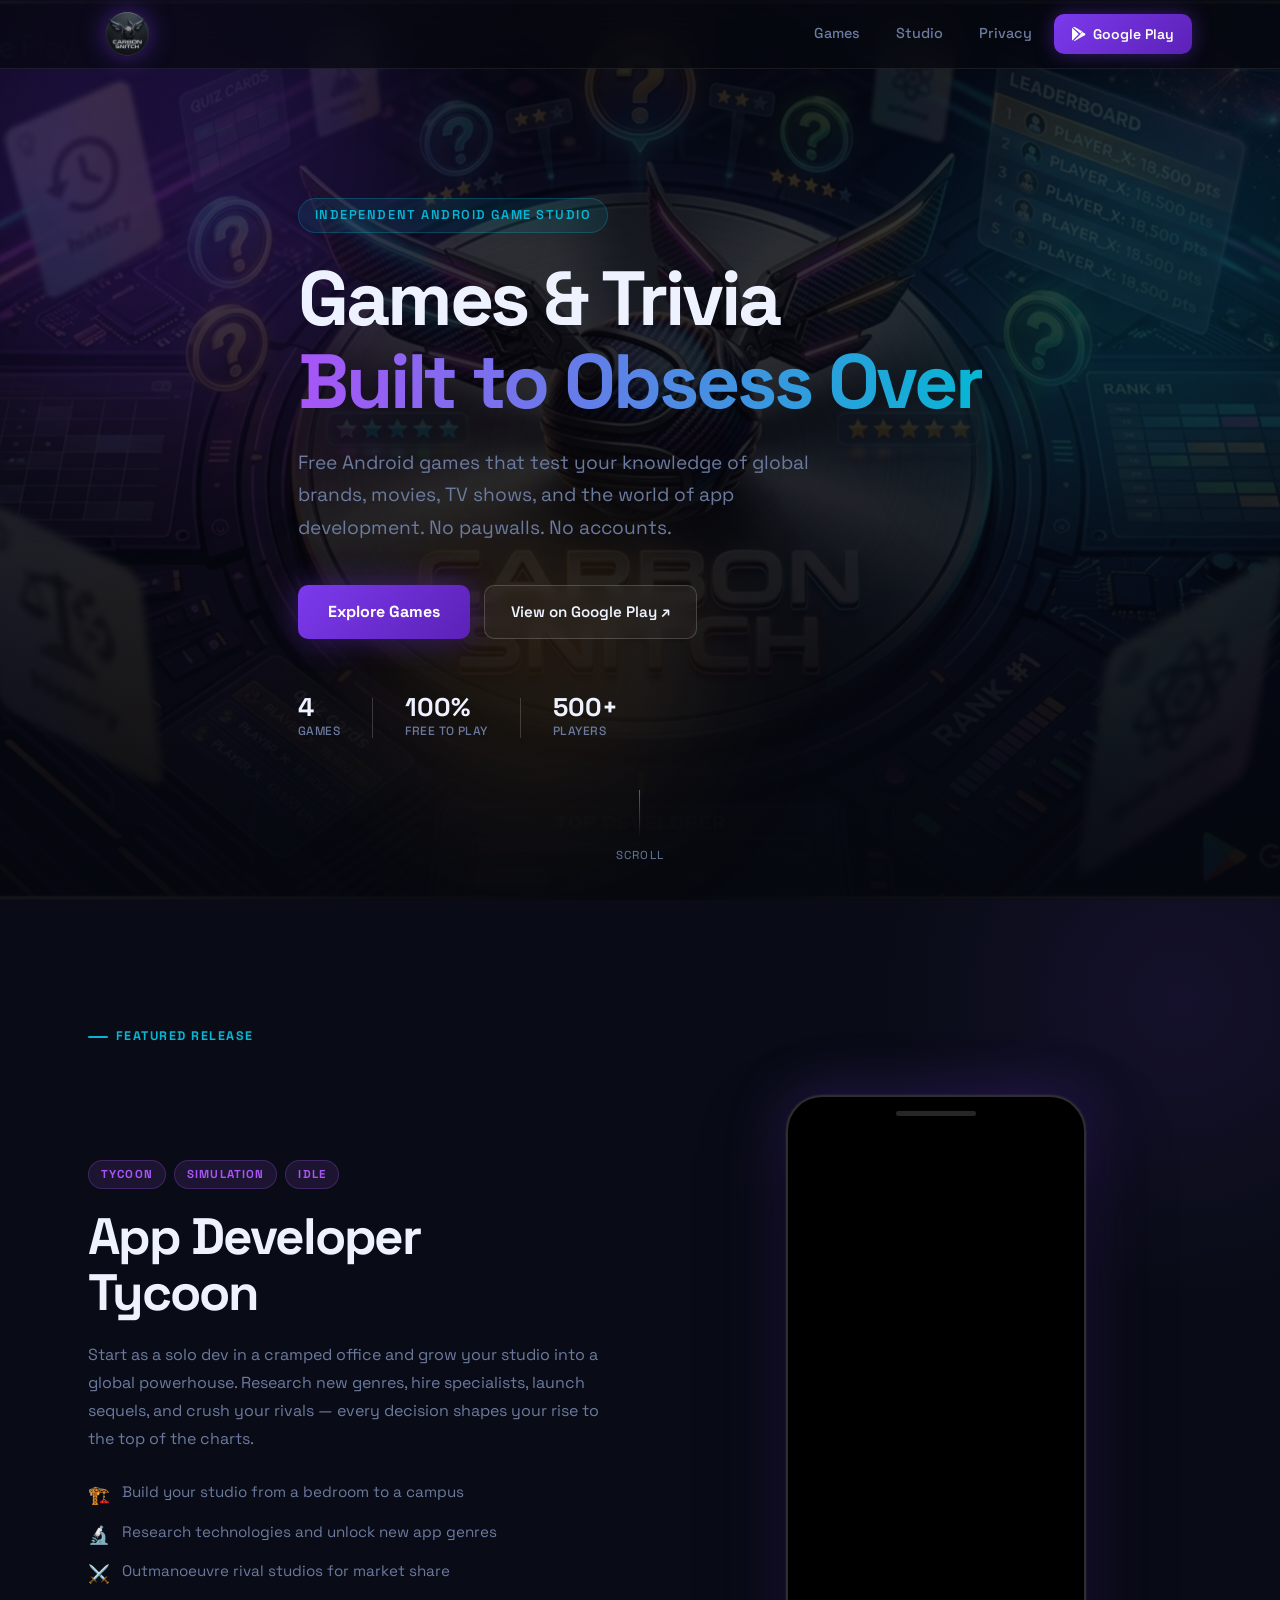
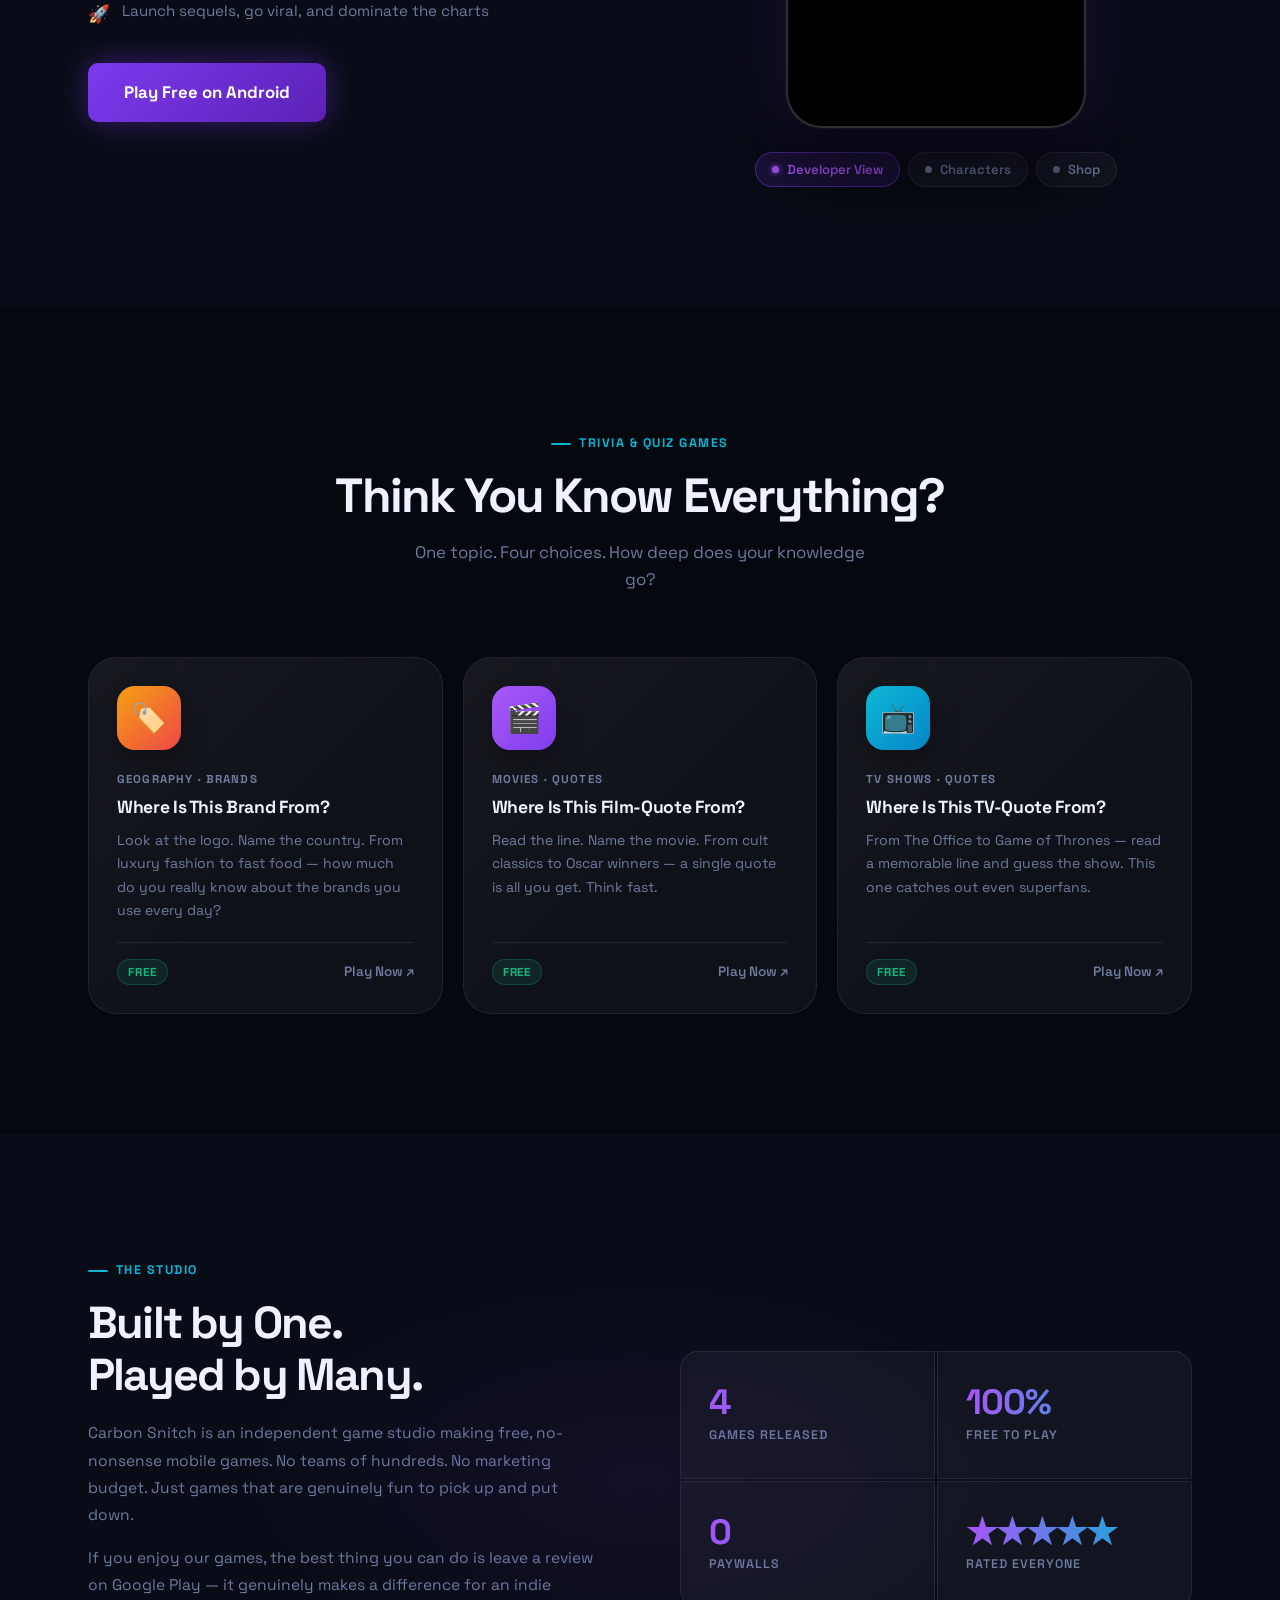
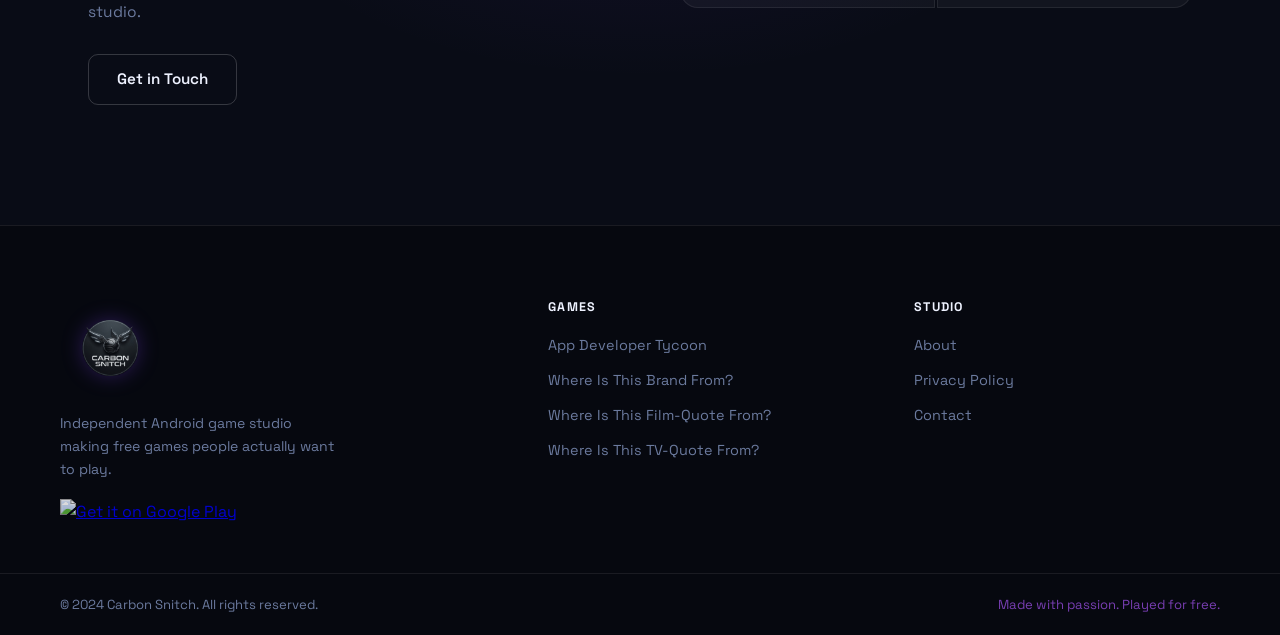
==== commit 0541cc04: "SEO: meta tags, Open Graph, JSON-LD structured data, sitemap, robots.txt" ====
--- a/index.html
+++ b/index.html
@@ -3,8 +3,92 @@
 <head>
   <meta charset="UTF-8" />
   <meta name="viewport" content="width=device-width, initial-scale=1.0" />
-  <meta name="description" content="Carbon Snitch — premium free Android games and trivia apps. App Developer Tycoon, brand geography, film and TV quiz games." />
-  <title>Carbon Snitch — Android Games Studio</title>
+
+  <!-- ── Primary SEO ── -->
+  <title>Carbon Snitch | Free Android Games &amp; Trivia Apps</title>
+  <meta name="description" content="Carbon Snitch makes free Android games you can't put down. Play App Developer Tycoon, brand geography quiz, film quote trivia, and TV show quiz — no paywalls, no sign-up." />
+  <meta name="keywords" content="App Developer Tycoon, free Android games, trivia app Android, brand quiz game, film quote quiz, TV show quiz, Carbon Snitch, free mobile games" />
+  <link rel="canonical" href="https://carbonsnitch.github.io/" />
+
+  <!-- ── Open Graph (Facebook, LinkedIn, WhatsApp previews) ── -->
+  <meta property="og:type" content="website" />
+  <meta property="og:site_name" content="Carbon Snitch" />
+  <meta property="og:title" content="Carbon Snitch | Free Android Games &amp; Trivia Apps" />
+  <meta property="og:description" content="Free Android games you can't put down. App Developer Tycoon, brand geography quiz, film &amp; TV trivia — no paywalls." />
+  <meta property="og:url" content="https://carbonsnitch.github.io/" />
+  <meta property="og:image" content="https://carbonsnitch.github.io/assets/banner.jpeg" />
+  <meta property="og:image:width" content="1280" />
+  <meta property="og:image:height" content="720" />
+
+  <!-- ── Twitter / X Card ── -->
+  <meta name="twitter:card" content="summary_large_image" />
+  <meta name="twitter:title" content="Carbon Snitch | Free Android Games &amp; Trivia Apps" />
+  <meta name="twitter:description" content="Free Android games you can't put down. App Developer Tycoon, brand geography quiz, film &amp; TV trivia — no paywalls." />
+  <meta name="twitter:image" content="https://carbonsnitch.github.io/assets/banner.jpeg" />
+
+  <!-- ── Structured Data: Organisation ── -->
+  <script type="application/ld+json">
+  {
+    "@context": "https://schema.org",
+    "@type": "Organization",
+    "name": "Carbon Snitch",
+    "url": "https://carbonsnitch.github.io",
+    "logo": "https://carbonsnitch.github.io/assets/logo.png",
+    "sameAs": [
+      "https://play.google.com/store/apps/dev?id=6135495919326248566"
+    ]
+  }
+  </script>
+
+  <!-- ── Structured Data: Games (tells Google these are rated Android apps) ── -->
+  <script type="application/ld+json">
+  {
+    "@context": "https://schema.org",
+    "@graph": [
+      {
+        "@type": "SoftwareApplication",
+        "name": "App Developer Tycoon",
+        "description": "Casual indie tycoon game: build apps, beat rivals and run your dev studio.",
+        "operatingSystem": "Android",
+        "applicationCategory": "GameApplication",
+        "genre": "Simulation",
+        "offers": { "@type": "Offer", "price": "0", "priceCurrency": "USD" },
+        "url": "https://play.google.com/store/apps/dev?id=6135495919326248566"
+      },
+      {
+        "@type": "SoftwareApplication",
+        "name": "Where Is This Brand From?",
+        "description": "Geography and brand trivia — guess which country a famous brand originated from.",
+        "operatingSystem": "Android",
+        "applicationCategory": "GameApplication",
+        "genre": "Trivia",
+        "offers": { "@type": "Offer", "price": "0", "priceCurrency": "USD" },
+        "url": "https://play.google.com/store/apps/details?id=com.pixelquiz.whereis_this_brand_from"
+      },
+      {
+        "@type": "SoftwareApplication",
+        "name": "Where Is This Film-Quote From?",
+        "description": "Film trivia quiz — read a famous movie quote and name the film.",
+        "operatingSystem": "Android",
+        "applicationCategory": "GameApplication",
+        "genre": "Trivia",
+        "offers": { "@type": "Offer", "price": "0", "priceCurrency": "USD" },
+        "url": "https://play.google.com/store/apps/details?id=com.pixelquiz.film_quote"
+      },
+      {
+        "@type": "SoftwareApplication",
+        "name": "Where Is This TV-Quote From?",
+        "description": "TV show trivia quiz — read a memorable line and name the show.",
+        "operatingSystem": "Android",
+        "applicationCategory": "GameApplication",
+        "genre": "Trivia",
+        "offers": { "@type": "Offer", "price": "0", "priceCurrency": "USD" },
+        "url": "https://play.google.com/store/apps/details?id=com.pixelquiz.tv_quote"
+      }
+    ]
+  }
+  </script>
+
   <link rel="preconnect" href="https://fonts.googleapis.com" />
   <link rel="preconnect" href="https://fonts.gstatic.com" crossorigin />
   <link href="https://fonts.googleapis.com/css2?family=Space+Grotesk:wght@400;500;600;700;800&display=swap" rel="stylesheet" />
--- a/style.css
+++ b/style.css
@@ -73,18 +73,19 @@
 .eyebrow-wrap { margin-bottom: 20px; }
 
 /* ── Scroll reveal ── */
-.reveal {
+/* Only animate when JS has confirmed it's running (js-ready on <html>) */
+.js-ready .reveal {
   opacity: 0;
   transform: translateY(32px);
   transition: opacity .65s cubic-bezier(.22,1,.36,1), transform .65s cubic-bezier(.22,1,.36,1);
 }
-.reveal.visible {
+.js-ready .reveal.visible {
   opacity: 1;
   transform: none;
 }
-.reveal:nth-child(2) { transition-delay: .1s; }
-.reveal:nth-child(3) { transition-delay: .2s; }
-.reveal:nth-child(4) { transition-delay: .3s; }
+.js-ready .reveal:nth-child(2) { transition-delay: .1s; }
+.js-ready .reveal:nth-child(3) { transition-delay: .2s; }
+.js-ready .reveal:nth-child(4) { transition-delay: .3s; }
 
 /* ══════════════════════════════════════════
    HEADER
@@ -774,8 +775,9 @@
 
 .footer-brand { display: flex; flex-direction: column; gap: 14px; }
 .footer-logo {
-  height: 56px;
-  width: auto;
+  width: 100px;
+  height: 100px;
+  object-fit: contain;
   filter: drop-shadow(0 0 10px rgba(124,58,237,0.3));
 }
 .footer-brand p {
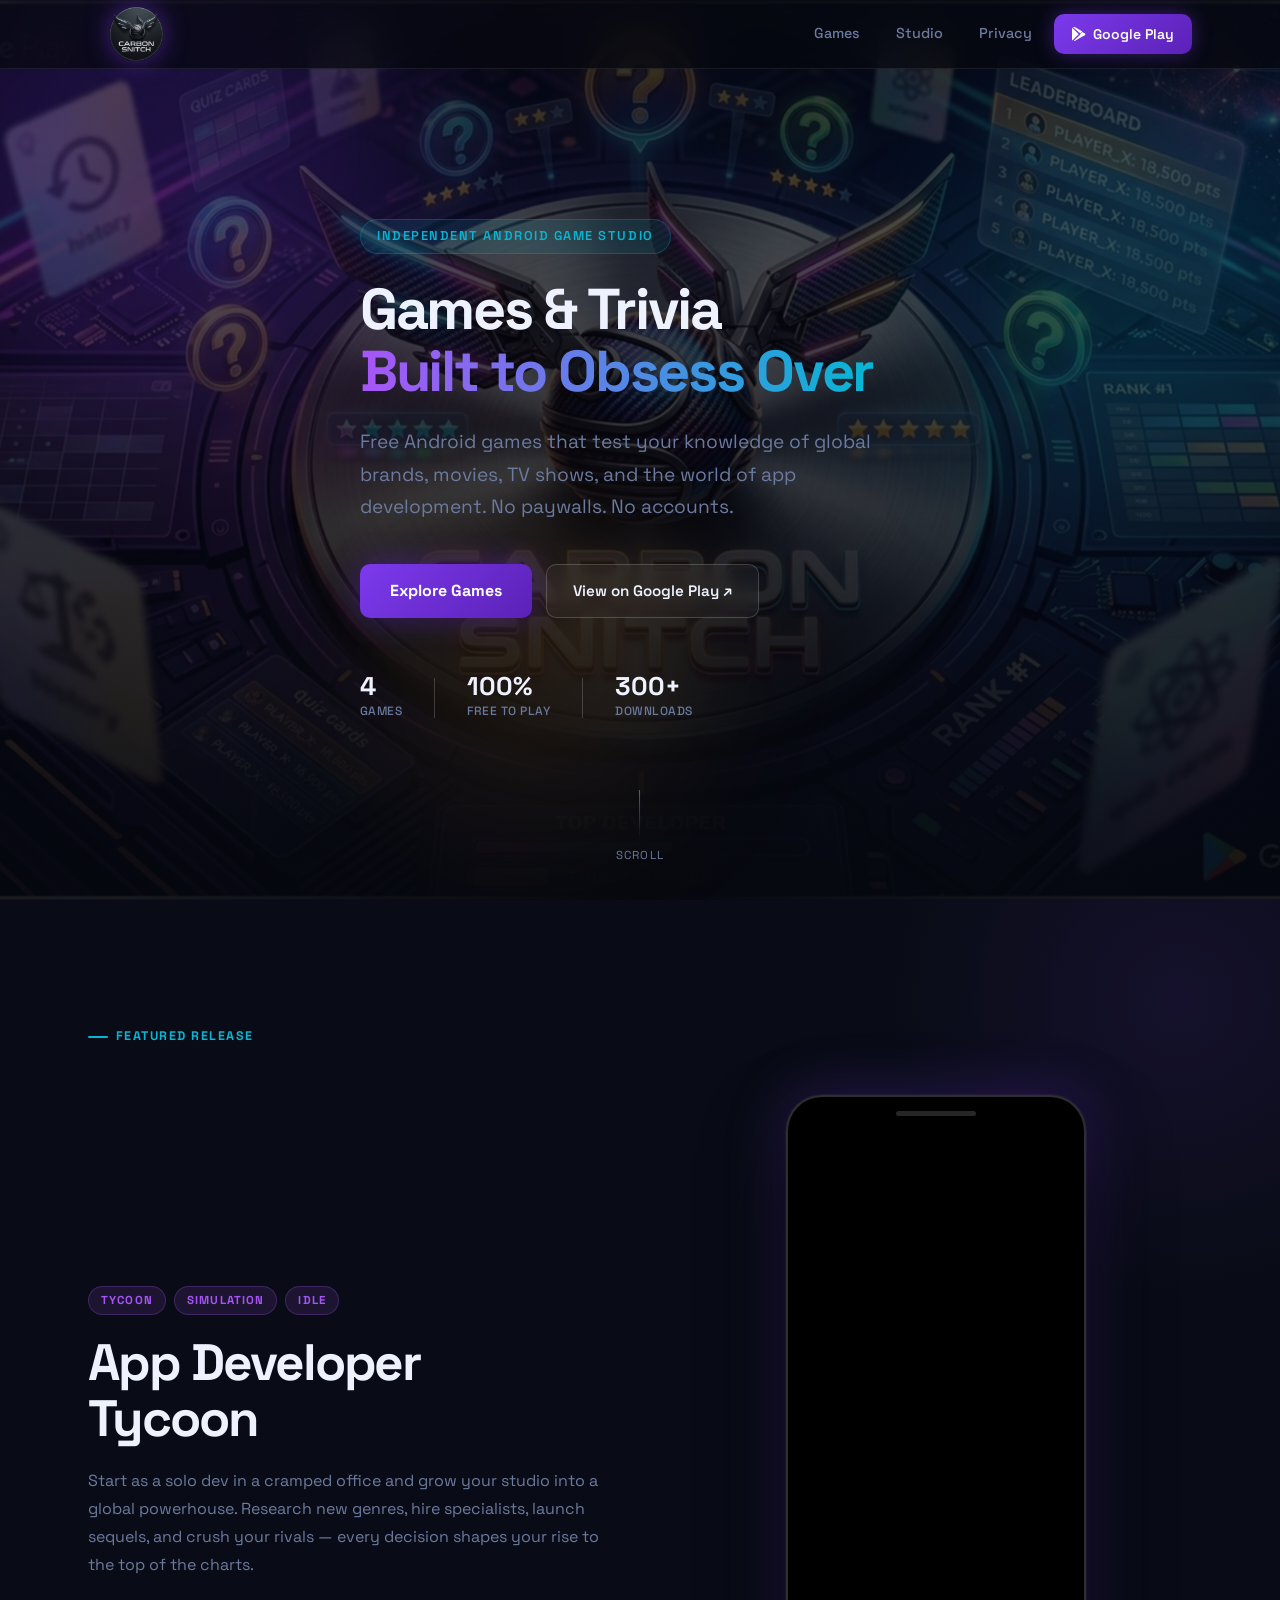
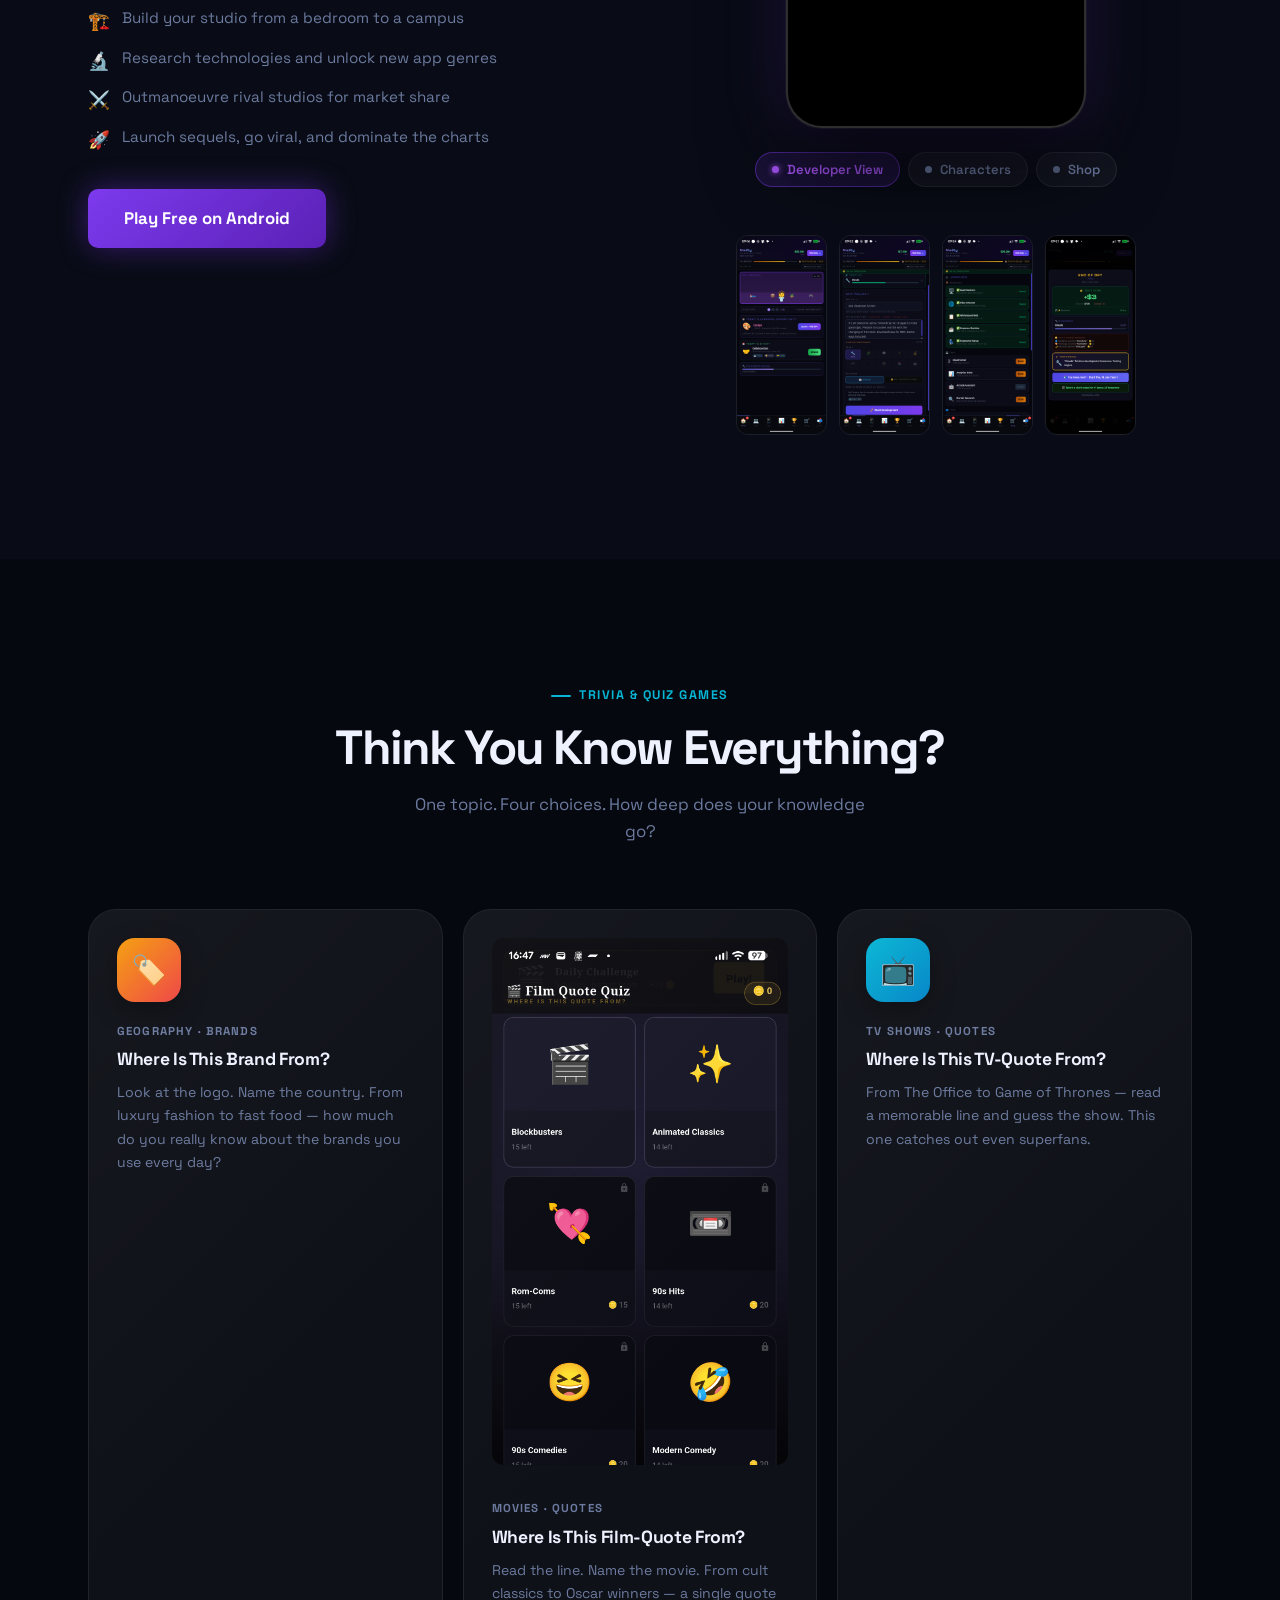
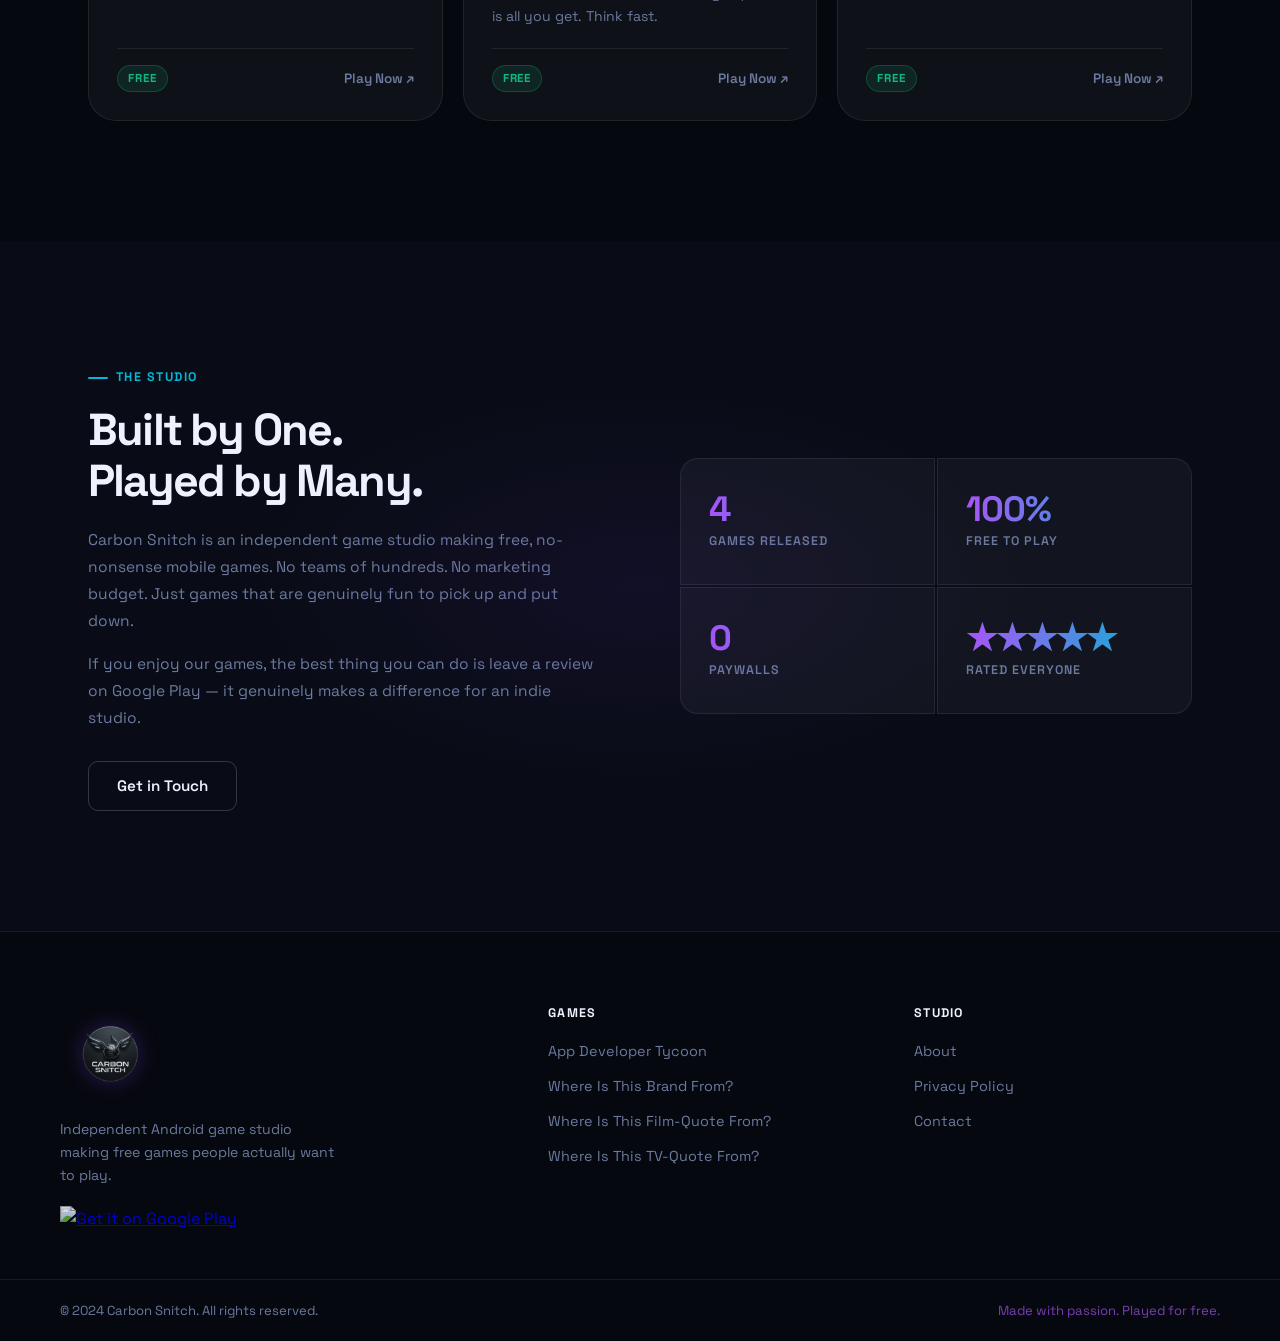
==== commit ca02fea7: "Add real app screenshots to Film Quote card and Tycoon section Co-Authored-By: Claude Sonnet 4.6 <no" ====
--- a/index.html
+++ b/index.html
@@ -145,7 +145,7 @@
         <div class="hs-div"></div>
         <div class="hero-stat"><span class="hs-num">100%</span><span class="hs-label">Free to Play</span></div>
         <div class="hs-div"></div>
-        <div class="hero-stat"><span class="hs-num">500+</span><span class="hs-label">Players</span></div>
+        <div class="hero-stat"><span class="hs-num">300+</span><span class="hs-label">Downloads</span></div>
       </div>
     </div>
     <div class="scroll-hint" aria-hidden="true">
@@ -197,6 +197,12 @@
               <span class="vsw-dot"></span>Shop
             </button>
           </div>
+          <div class="screenshot-strip">
+            <img src="assets/screenshots/tycoon-home.png" alt="Home screen" />
+            <img src="assets/screenshots/tycoon-dev-screen.png" alt="Development screen" />
+            <img src="assets/screenshots/tycoon-shop-screen.png" alt="Shop screen" />
+            <img src="assets/screenshots/tycoon-daily.png" alt="Daily summary" />
+          </div>
         </div>
 
       </div>
@@ -232,8 +238,8 @@
 
         <a href="https://play.google.com/store/apps/details?id=com.pixelquiz.film_quote"
            target="_blank" rel="noopener" class="trivia-card reveal">
-          <div class="tc-icon-wrap">
-            <div class="tc-icon" style="background:linear-gradient(135deg,#a855f7,#7c3aed)">🎬</div>
+          <div class="tc-screenshot">
+            <img src="assets/screenshots/film-home.png" alt="Film Quote Quiz categories screen" />
           </div>
           <div class="tc-body">
             <div class="tc-genre">Movies · Quotes</div>
--- a/style.css
+++ b/style.css
@@ -113,7 +113,7 @@
 
 .logo-link { display: flex; align-items: center; text-decoration: none; }
 .header-logo {
-  height: 44px;
+  height: 54px;
   width: auto;
   filter: drop-shadow(0 0 12px rgba(124,58,237,0.5));
   transition: filter .3s;
@@ -192,7 +192,7 @@
   width: 100%; height: 100%;
   object-fit: cover;
   object-position: center;
-  filter: saturate(1.2) brightness(0.35);
+  filter: saturate(1.3) brightness(0.52);
 }
 .hero-bg-overlay {
   position: absolute;
@@ -257,7 +257,7 @@
 }
 
 .hero h1 {
-  font-size: clamp(2.8rem, 6vw, 5rem);
+  font-size: clamp(2.4rem, 4.5vw, 4rem);
   font-weight: 800;
   letter-spacing: -.04em;
   line-height: 1.08;
@@ -543,6 +543,26 @@
   box-shadow: 0 0 6px currentColor;
 }
 
+.screenshot-strip {
+  display: flex;
+  gap: 12px;
+  margin-top: 24px;
+  overflow-x: auto;
+  padding-bottom: 4px;
+  scrollbar-width: none;
+}
+.screenshot-strip::-webkit-scrollbar { display: none; }
+.screenshot-strip img {
+  height: 200px;
+  width: auto;
+  border-radius: 12px;
+  border: 1px solid var(--border);
+  flex-shrink: 0;
+  object-fit: cover;
+  transition: transform .2s;
+}
+.screenshot-strip img:hover { transform: scale(1.03); }
+
 /* ══════════════════════════════════════════
    TRIVIA SECTION
    ══════════════════════════════════════════ */
@@ -602,6 +622,22 @@
   transform: translateY(-6px);
   background: var(--surface-mid);
   box-shadow: 0 24px 60px rgba(0,0,0,0.5), 0 0 40px rgba(124,58,237,0.12);
+}
+
+.tc-screenshot {
+  width: 100%;
+  border-radius: 12px;
+  overflow: hidden;
+  margin-bottom: 14px;
+  aspect-ratio: 9/16;
+  background: var(--glass);
+}
+.tc-screenshot img {
+  width: 100%;
+  height: 100%;
+  object-fit: cover;
+  object-position: top;
+  display: block;
 }
 
 .tc-icon-wrap { flex-shrink: 0; }
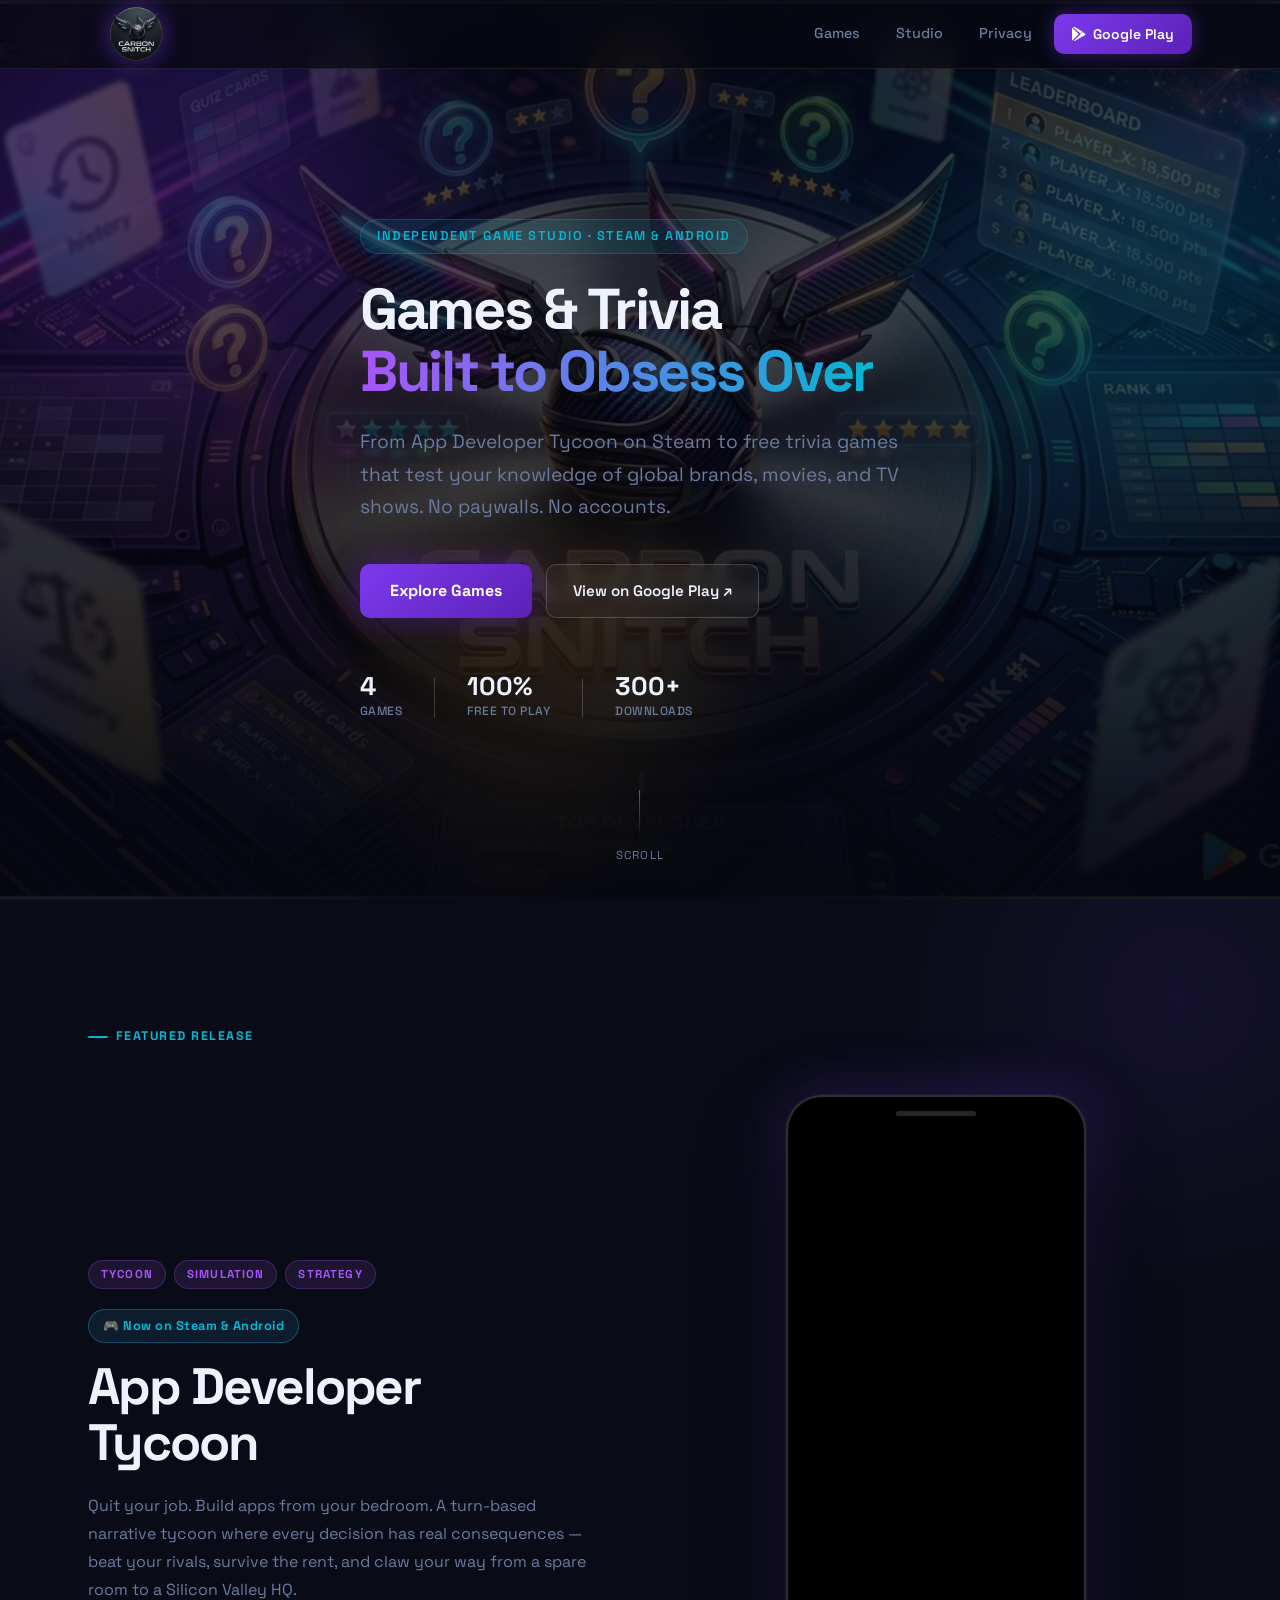
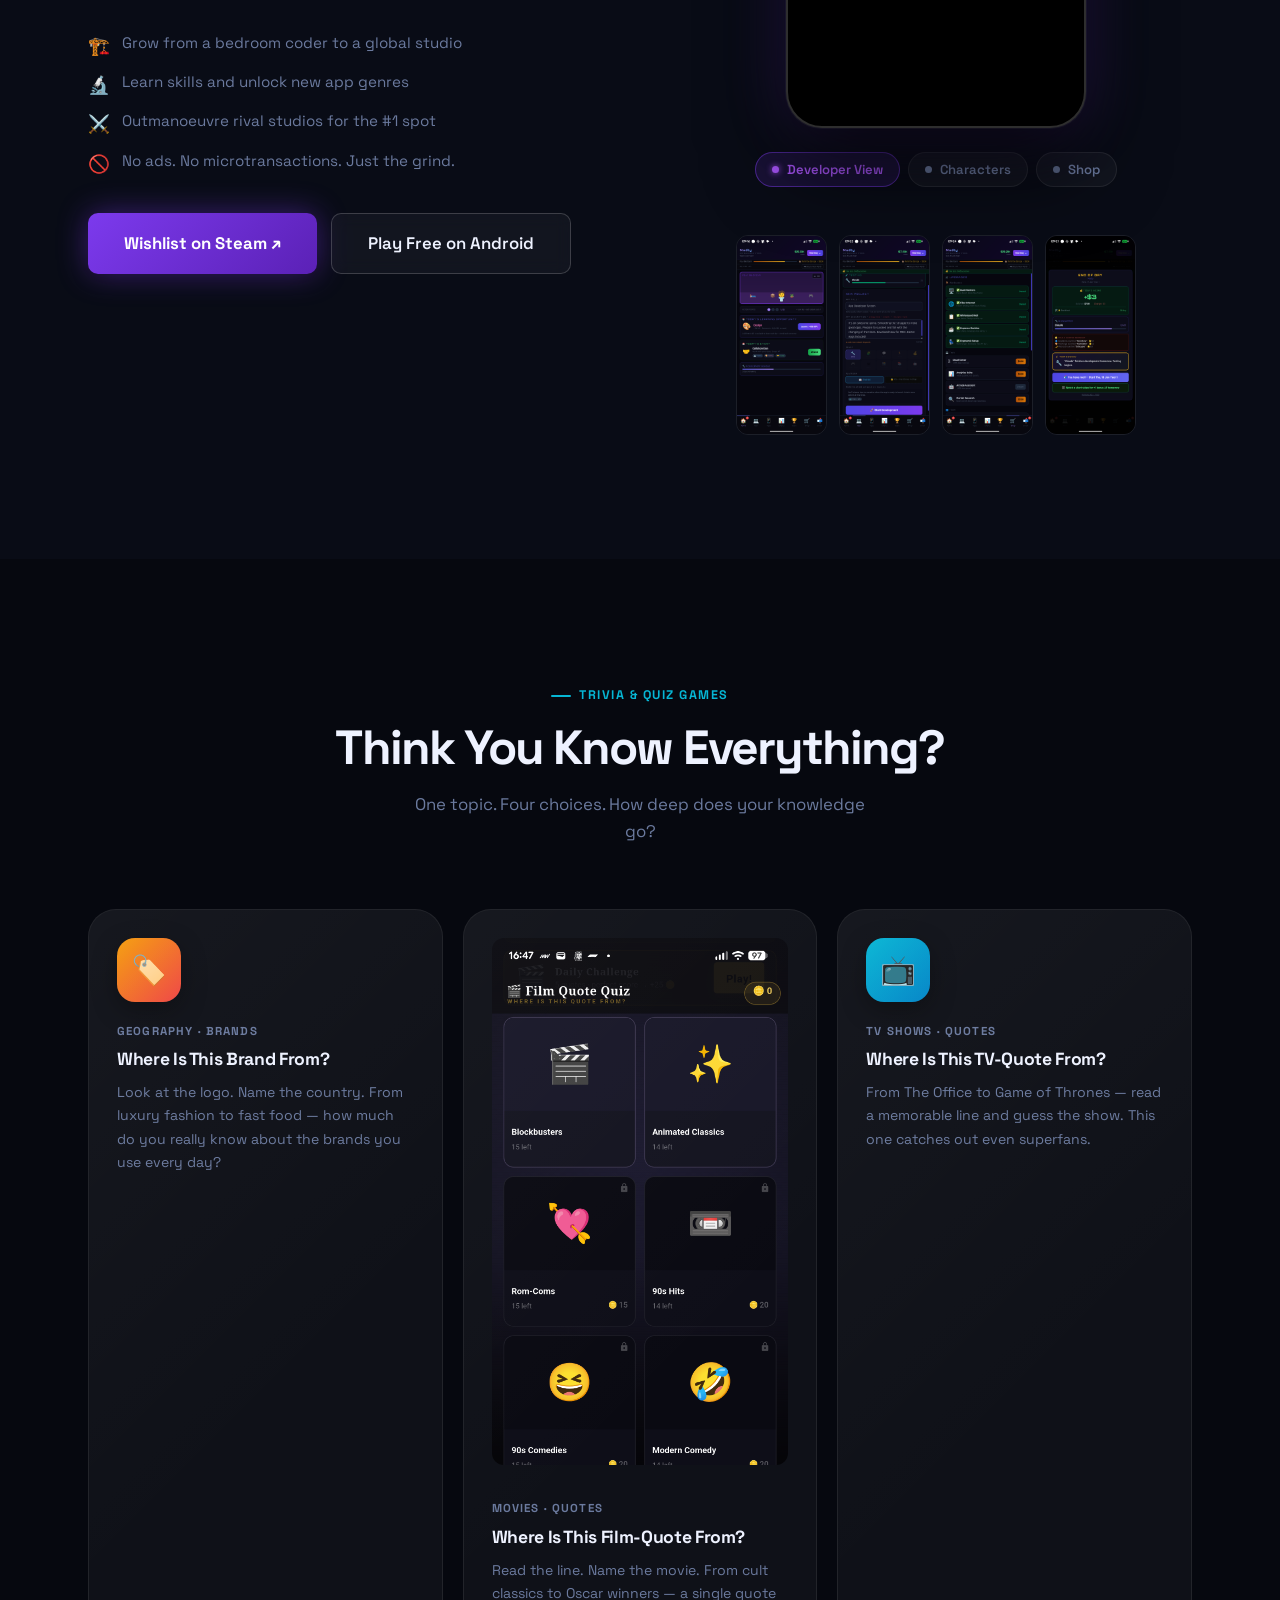
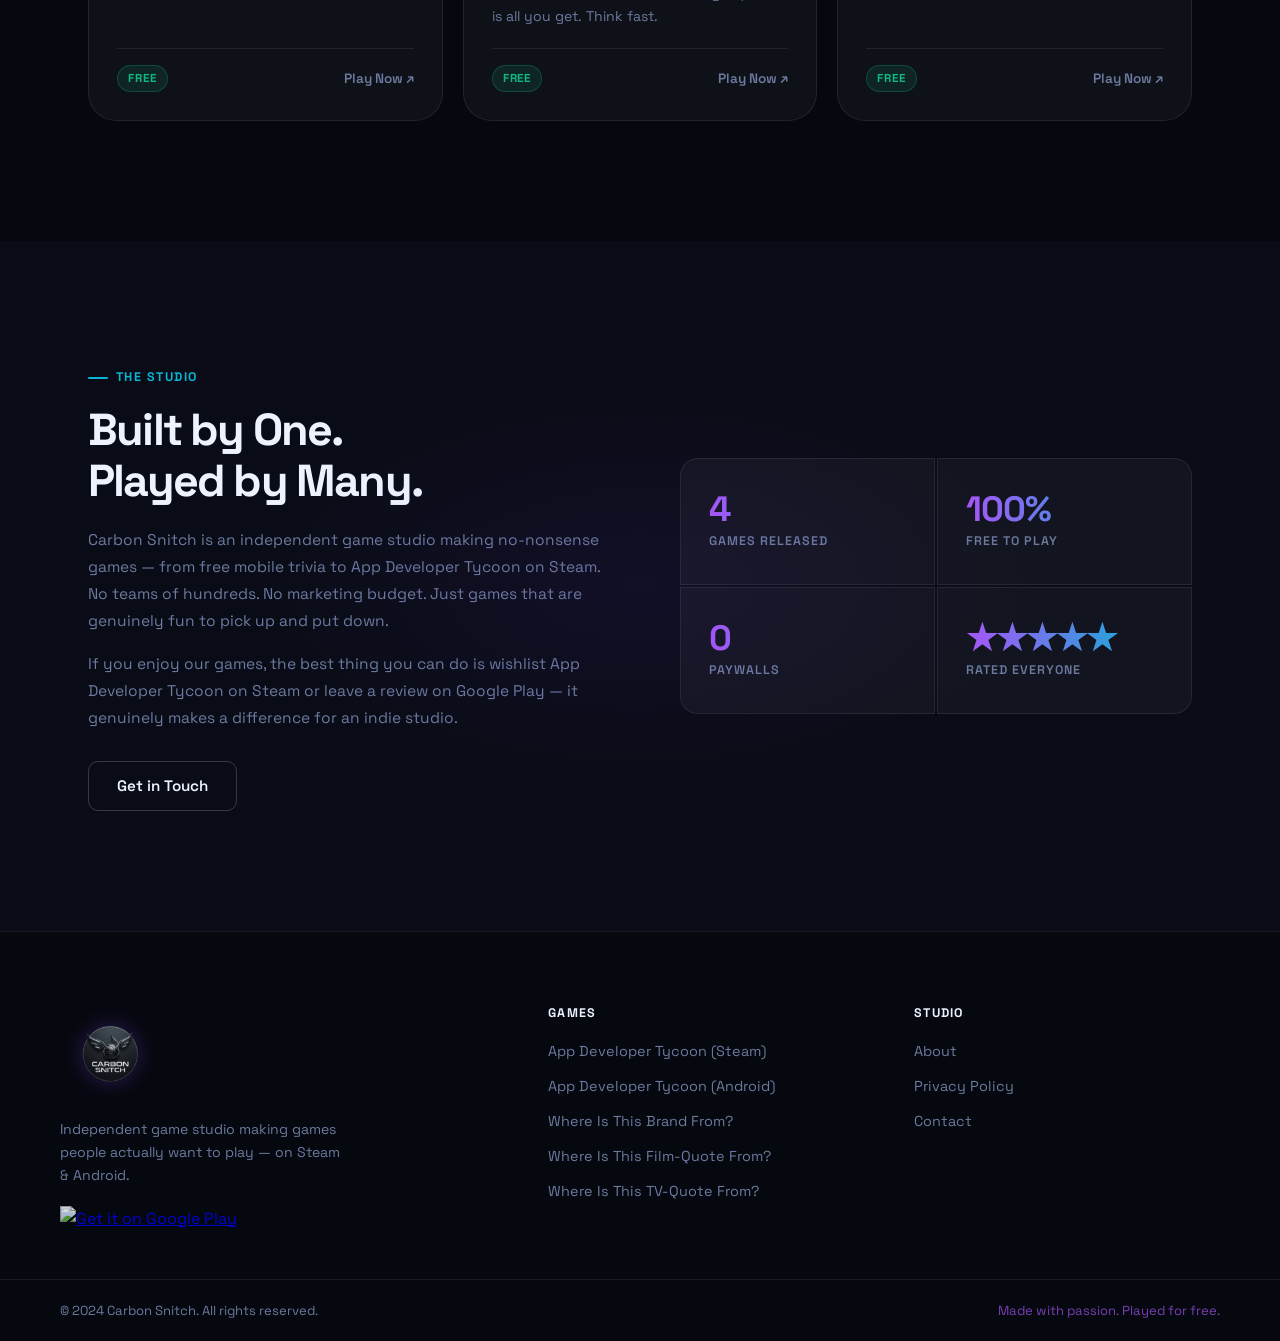
==== commit 690cdcf8: "Add App Developer Tycoon Steam release to site Co-Authored-By: Claude Opus 4.8 <noreply@anthropic.co" ====
--- a/index.html
+++ b/index.html
@@ -5,16 +5,16 @@
   <meta name="viewport" content="width=device-width, initial-scale=1.0" />
 
   <!-- ── Primary SEO ── -->
-  <title>Carbon Snitch | Free Android Games &amp; Trivia Apps</title>
-  <meta name="description" content="Carbon Snitch makes free Android games you can't put down. Play App Developer Tycoon, brand geography quiz, film quote trivia, and TV show quiz — no paywalls, no sign-up." />
-  <meta name="keywords" content="App Developer Tycoon, free Android games, trivia app Android, brand quiz game, film quote quiz, TV show quiz, Carbon Snitch, free mobile games" />
+  <title>Carbon Snitch | App Developer Tycoon &amp; Free Trivia Games</title>
+  <meta name="description" content="Carbon Snitch makes games you can't put down. App Developer Tycoon — now on Steam &amp; Android — plus free brand geography, film quote, and TV show trivia quizzes. No paywalls." />
+  <meta name="keywords" content="App Developer Tycoon, App Developer Tycoon Steam, tycoon game, indie simulation game, free Android games, brand quiz game, film quote quiz, TV show quiz, Carbon Snitch" />
   <link rel="canonical" href="https://carbonsnitch.github.io/" />
 
   <!-- ── Open Graph (Facebook, LinkedIn, WhatsApp previews) ── -->
   <meta property="og:type" content="website" />
   <meta property="og:site_name" content="Carbon Snitch" />
   <meta property="og:title" content="Carbon Snitch | Free Android Games &amp; Trivia Apps" />
-  <meta property="og:description" content="Free Android games you can't put down. App Developer Tycoon, brand geography quiz, film &amp; TV trivia — no paywalls." />
+  <meta property="og:description" content="App Developer Tycoon is now on Steam &amp; Android — plus free brand geography, film &amp; TV trivia quizzes. No paywalls." />
   <meta property="og:url" content="https://carbonsnitch.github.io/" />
   <meta property="og:image" content="https://carbonsnitch.github.io/assets/banner.jpeg" />
   <meta property="og:image:width" content="1280" />
@@ -23,7 +23,7 @@
   <!-- ── Twitter / X Card ── -->
   <meta name="twitter:card" content="summary_large_image" />
   <meta name="twitter:title" content="Carbon Snitch | Free Android Games &amp; Trivia Apps" />
-  <meta name="twitter:description" content="Free Android games you can't put down. App Developer Tycoon, brand geography quiz, film &amp; TV trivia — no paywalls." />
+  <meta name="twitter:description" content="App Developer Tycoon is now on Steam &amp; Android — plus free brand geography, film &amp; TV trivia quizzes. No paywalls." />
   <meta name="twitter:image" content="https://carbonsnitch.github.io/assets/banner.jpeg" />
 
   <!-- ── Structured Data: Organisation ── -->
@@ -49,11 +49,11 @@
         "@type": "SoftwareApplication",
         "name": "App Developer Tycoon",
         "description": "Casual indie tycoon game: build apps, beat rivals and run your dev studio.",
-        "operatingSystem": "Android",
+        "operatingSystem": "Android, Windows",
         "applicationCategory": "GameApplication",
         "genre": "Simulation",
         "offers": { "@type": "Offer", "price": "0", "priceCurrency": "USD" },
-        "url": "https://play.google.com/store/apps/dev?id=6135495919326248566"
+        "url": "https://store.steampowered.com/app/4943010/App_Developer_Tycoon/"
       },
       {
         "@type": "SoftwareApplication",
@@ -132,9 +132,9 @@
       <div class="orb orb-gold"></div>
     </div>
     <div class="container hero-content">
-      <div class="hero-eyebrow">Independent Android Game Studio</div>
+      <div class="hero-eyebrow">Independent Game Studio · Steam &amp; Android</div>
       <h1>Games &amp; Trivia<br /><span class="gradient-text">Built to Obsess Over</span></h1>
-      <p class="hero-sub">Free Android games that test your knowledge of global brands, movies, TV shows, and the world of app development. No paywalls. No accounts.</p>
+      <p class="hero-sub">From App Developer Tycoon on Steam to free trivia games that test your knowledge of global brands, movies, and TV shows. No paywalls. No accounts.</p>
       <div class="hero-ctas">
         <a href="#apps" class="btn-primary">Explore Games</a>
         <a href="https://play.google.com/store/apps/dev?id=6135495919326248566"
@@ -166,18 +166,23 @@
           <div class="genre-tags">
             <span class="genre-tag">Tycoon</span>
             <span class="genre-tag">Simulation</span>
-            <span class="genre-tag">Idle</span>
-          </div>
+            <span class="genre-tag">Strategy</span>
+          </div>
+          <span class="steam-flag">🎮 Now on Steam &amp; Android</span>
           <h2 class="featured-title">App Developer<br />Tycoon</h2>
-          <p class="featured-desc">Start as a solo dev in a cramped office and grow your studio into a global powerhouse. Research new genres, hire specialists, launch sequels, and crush your rivals — every decision shapes your rise to the top of the charts.</p>
+          <p class="featured-desc">Quit your job. Build apps from your bedroom. A turn-based narrative tycoon where every decision has real consequences — beat your rivals, survive the rent, and claw your way from a spare room to a Silicon Valley HQ.</p>
           <ul class="feat-list">
-            <li><span class="feat-icon">🏗️</span>Build your studio from a bedroom to a campus</li>
-            <li><span class="feat-icon">🔬</span>Research technologies and unlock new app genres</li>
-            <li><span class="feat-icon">⚔️</span>Outmanoeuvre rival studios for market share</li>
-            <li><span class="feat-icon">🚀</span>Launch sequels, go viral, and dominate the charts</li>
+            <li><span class="feat-icon">🏗️</span>Grow from a bedroom coder to a global studio</li>
+            <li><span class="feat-icon">🔬</span>Learn skills and unlock new app genres</li>
+            <li><span class="feat-icon">⚔️</span>Outmanoeuvre rival studios for the #1 spot</li>
+            <li><span class="feat-icon">🚫</span>No ads. No microtransactions. Just the grind.</li>
           </ul>
-          <a href="https://play.google.com/store/apps/dev?id=6135495919326248566"
-             target="_blank" rel="noopener" class="btn-primary btn-large">Play Free on Android</a>
+          <div class="featured-cta">
+            <a href="https://store.steampowered.com/app/4943010/App_Developer_Tycoon/"
+               target="_blank" rel="noopener" class="btn-primary btn-large">Wishlist on Steam ↗</a>
+            <a href="https://play.google.com/store/apps/dev?id=6135495919326248566"
+               target="_blank" rel="noopener" class="btn-ghost btn-large">Play Free on Android</a>
+          </div>
         </div>
 
         <div class="featured-media reveal">
@@ -279,8 +284,8 @@
       <div class="studio-text reveal">
         <span class="eyebrow">The Studio</span>
         <h2>Built by One.<br />Played by Many.</h2>
-        <p>Carbon Snitch is an independent game studio making free, no-nonsense mobile games. No teams of hundreds. No marketing budget. Just games that are genuinely fun to pick up and put down.</p>
-        <p>If you enjoy our games, the best thing you can do is leave a review on Google Play — it genuinely makes a difference for an indie studio.</p>
+        <p>Carbon Snitch is an independent game studio making no-nonsense games — from free mobile trivia to App Developer Tycoon on Steam. No teams of hundreds. No marketing budget. Just games that are genuinely fun to pick up and put down.</p>
+        <p>If you enjoy our games, the best thing you can do is wishlist App Developer Tycoon on Steam or leave a review on Google Play — it genuinely makes a difference for an indie studio.</p>
         <a href="mailto:ryanisrufus@gmail.com" class="btn-outline">Get in Touch</a>
       </div>
       <div class="studio-stats reveal">
@@ -309,7 +314,7 @@
     <div class="container footer-inner">
       <div class="footer-brand">
         <img src="assets/logo.png" alt="Carbon Snitch" class="footer-logo" />
-        <p>Independent Android game studio making free games people actually want to play.</p>
+        <p>Independent game studio making games people actually want to play — on Steam &amp; Android.</p>
         <a href="https://play.google.com/store/apps/dev?id=6135495919326248566"
            target="_blank" rel="noopener" class="footer-play-badge">
           <img src="https://play.google.com/intl/en_us/badges/static/images/badges/en_badge_web_generic.png"
@@ -319,7 +324,8 @@
       <div class="footer-links">
         <div class="footer-col">
           <h4>Games</h4>
-          <a href="https://play.google.com/store/apps/dev?id=6135495919326248566" target="_blank" rel="noopener">App Developer Tycoon</a>
+          <a href="https://store.steampowered.com/app/4943010/App_Developer_Tycoon/" target="_blank" rel="noopener">App Developer Tycoon (Steam)</a>
+          <a href="https://play.google.com/store/apps/dev?id=6135495919326248566" target="_blank" rel="noopener">App Developer Tycoon (Android)</a>
           <a href="https://play.google.com/store/apps/details?id=com.pixelquiz.whereis_this_brand_from" target="_blank" rel="noopener">Where Is This Brand From?</a>
           <a href="https://play.google.com/store/apps/details?id=com.pixelquiz.film_quote" target="_blank" rel="noopener">Where Is This Film-Quote From?</a>
           <a href="https://play.google.com/store/apps/details?id=com.pixelquiz.tv_quote" target="_blank" rel="noopener">Where Is This TV-Quote From?</a>
--- a/style.css
+++ b/style.css
@@ -418,6 +418,19 @@
   border-radius: 99px;
 }
 
+.steam-flag {
+  display: inline-block;
+  font-size: .8rem;
+  font-weight: 700;
+  letter-spacing: .04em;
+  color: var(--cyan);
+  background: rgba(56,189,248,0.1);
+  border: 1px solid rgba(56,189,248,0.3);
+  padding: 6px 14px;
+  border-radius: 99px;
+  margin-bottom: 16px;
+}
+
 .featured-title {
   font-size: clamp(2.2rem, 4vw, 3.2rem);
   font-weight: 800;
@@ -425,6 +438,13 @@
   line-height: 1.1;
   margin-bottom: 20px;
 }
+
+.featured-cta {
+  display: flex;
+  gap: 14px;
+  flex-wrap: wrap;
+}
+.btn-ghost.btn-large { padding: 16px 36px; font-size: 1.05rem; }
 
 .featured-desc {
   color: var(--muted);
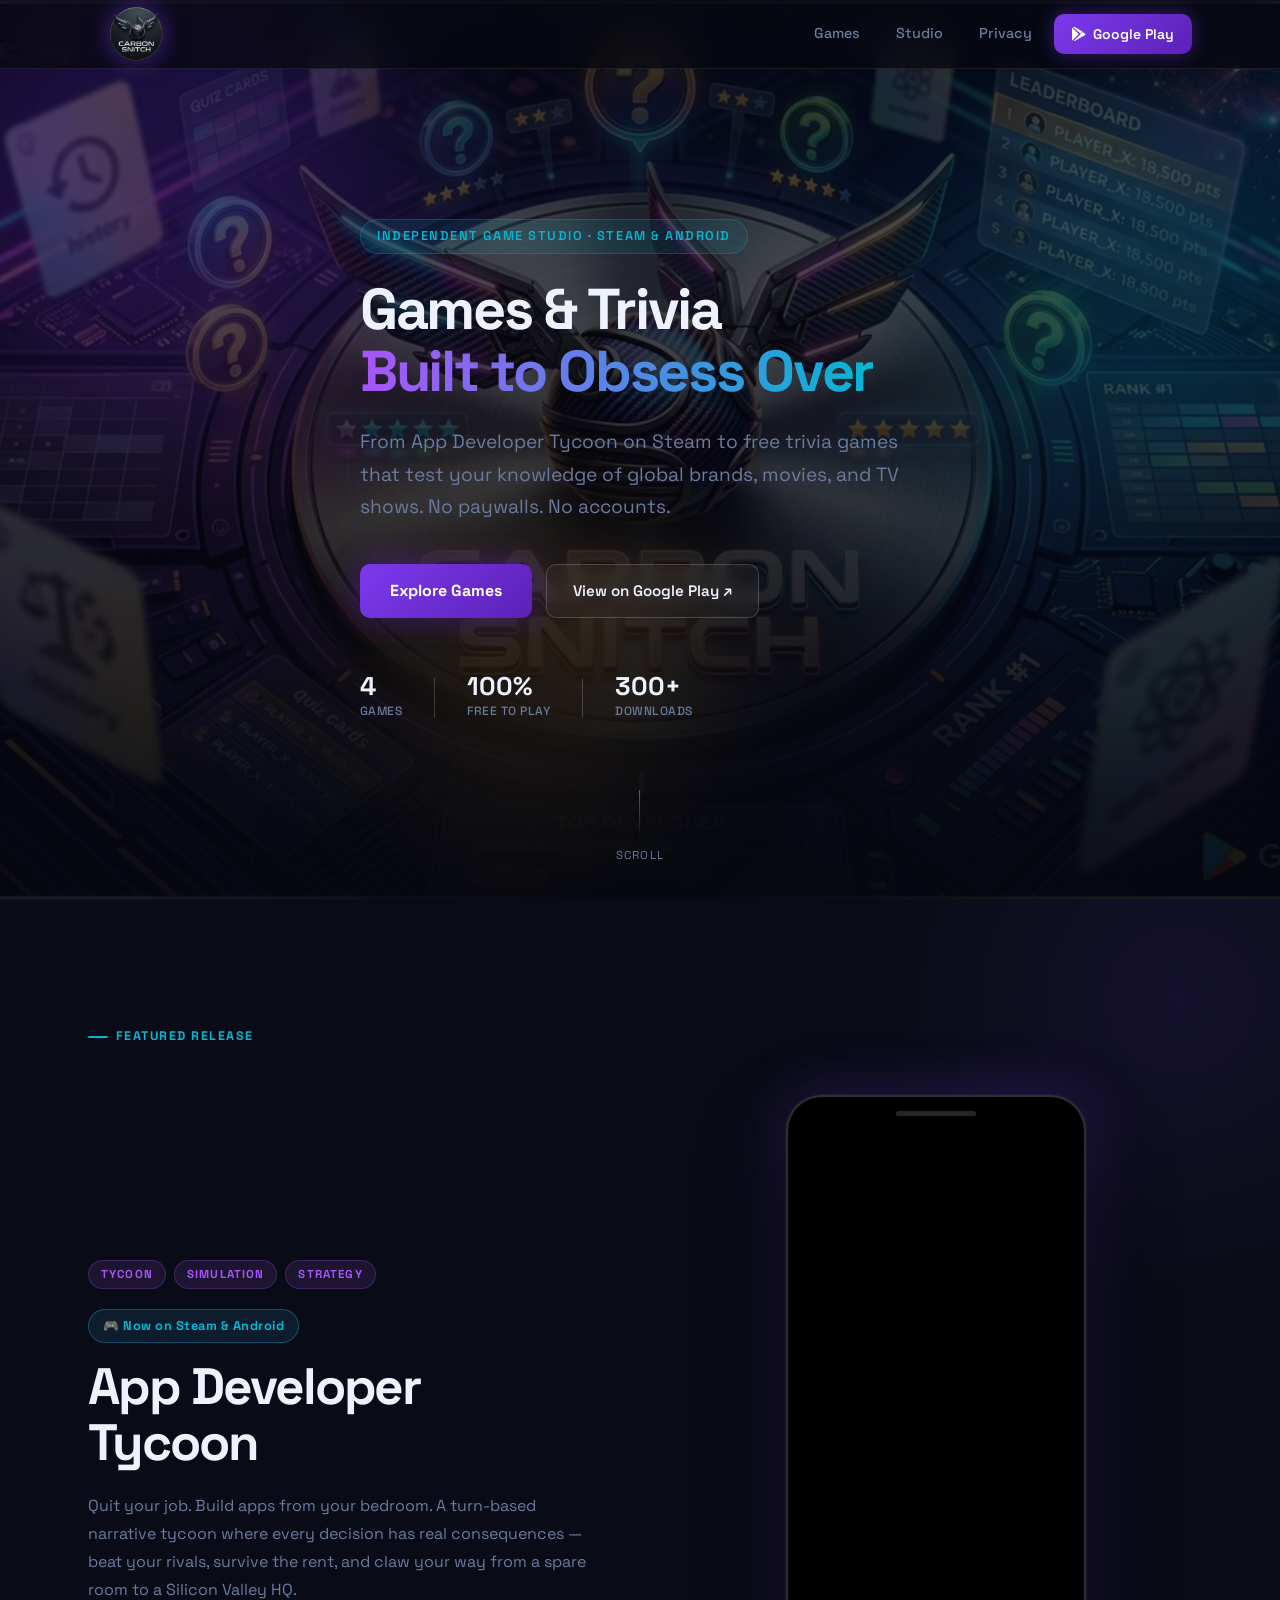
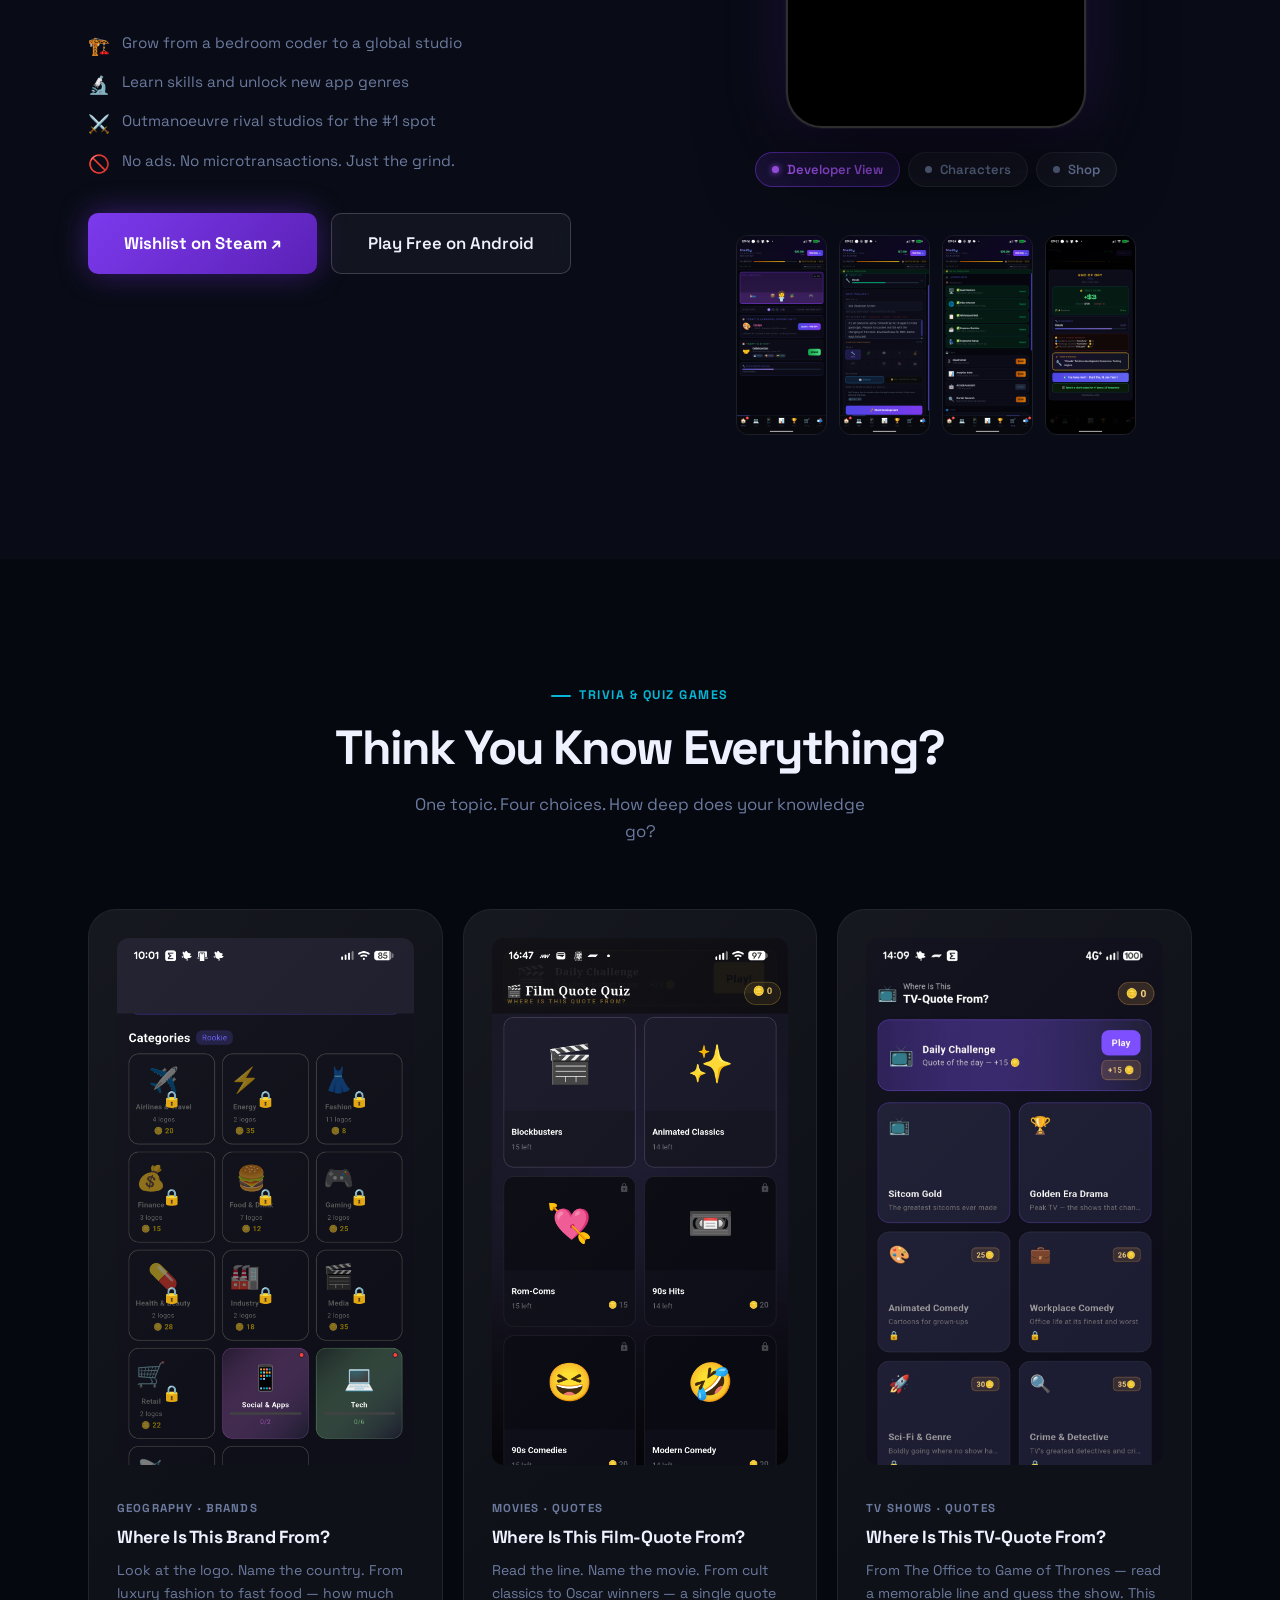
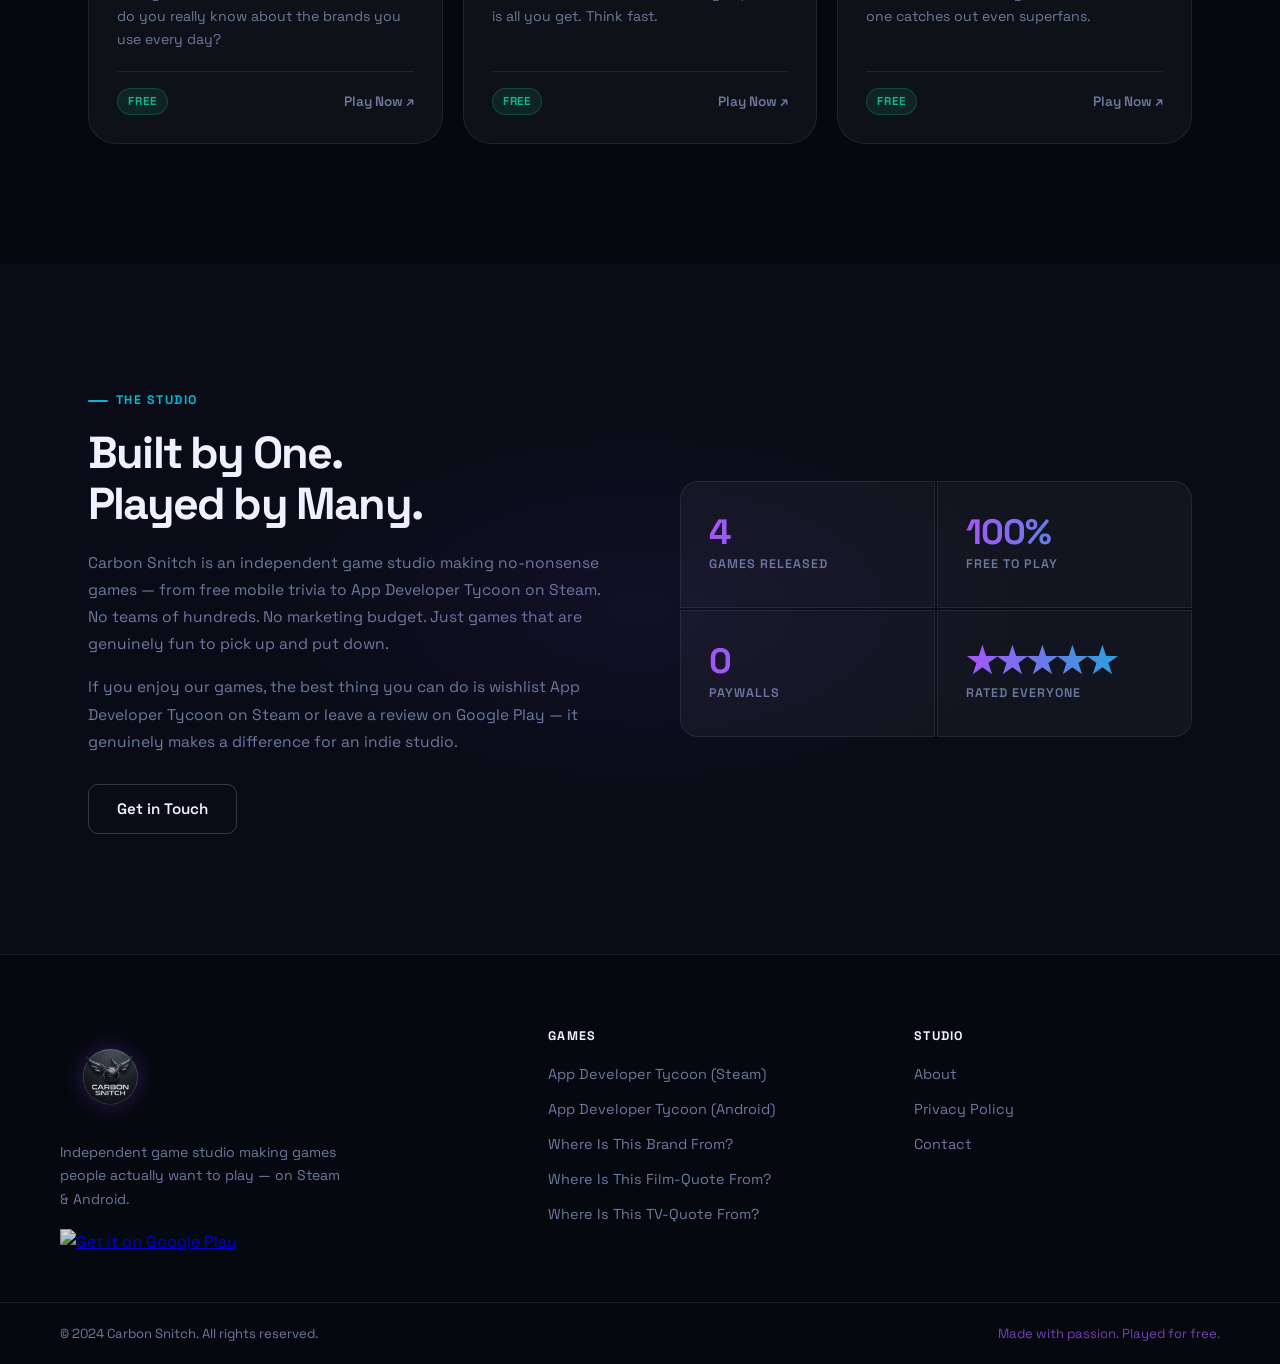
==== commit 725143ac: "Add real screenshots to Brand and TV trivia cards Co-Authored-By: Claude Opus 4.8 <noreply@anthropic" ====
--- a/index.html
+++ b/index.html
@@ -227,8 +227,8 @@
 
         <a href="https://play.google.com/store/apps/details?id=com.pixelquiz.whereis_this_brand_from"
            target="_blank" rel="noopener" class="trivia-card reveal">
-          <div class="tc-icon-wrap">
-            <div class="tc-icon" style="background:linear-gradient(135deg,#f59e0b,#ef4444)">🏷️</div>
+          <div class="tc-screenshot">
+            <img src="assets/screenshots/brand-home.png" alt="Where Is This Brand From? home screen" />
           </div>
           <div class="tc-body">
             <div class="tc-genre">Geography · Brands</div>
@@ -259,8 +259,8 @@
 
         <a href="https://play.google.com/store/apps/details?id=com.pixelquiz.tv_quote"
            target="_blank" rel="noopener" class="trivia-card reveal">
-          <div class="tc-icon-wrap">
-            <div class="tc-icon" style="background:linear-gradient(135deg,#06b6d4,#0284c7)">📺</div>
+          <div class="tc-screenshot">
+            <img src="assets/screenshots/tv-home.jpeg" alt="Where Is This TV-Quote From? home screen" />
           </div>
           <div class="tc-body">
             <div class="tc-genre">TV Shows · Quotes</div>
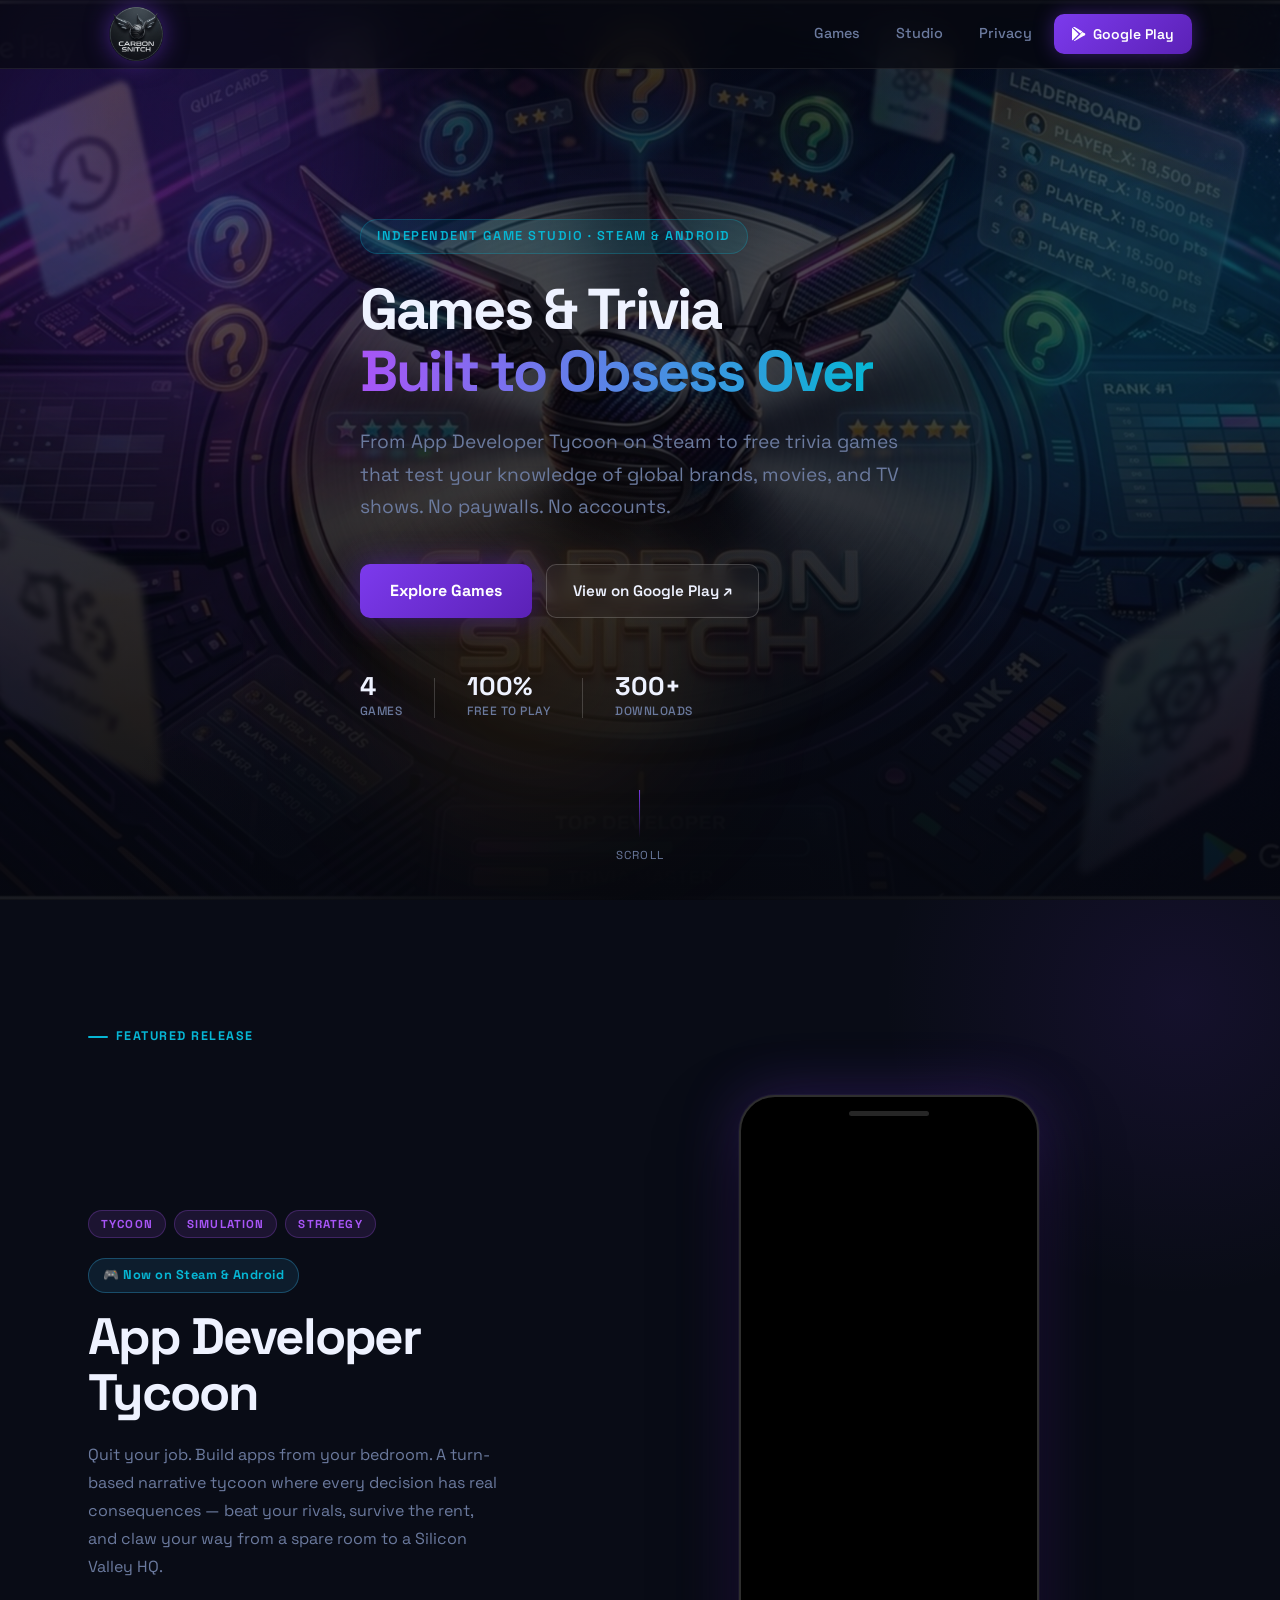
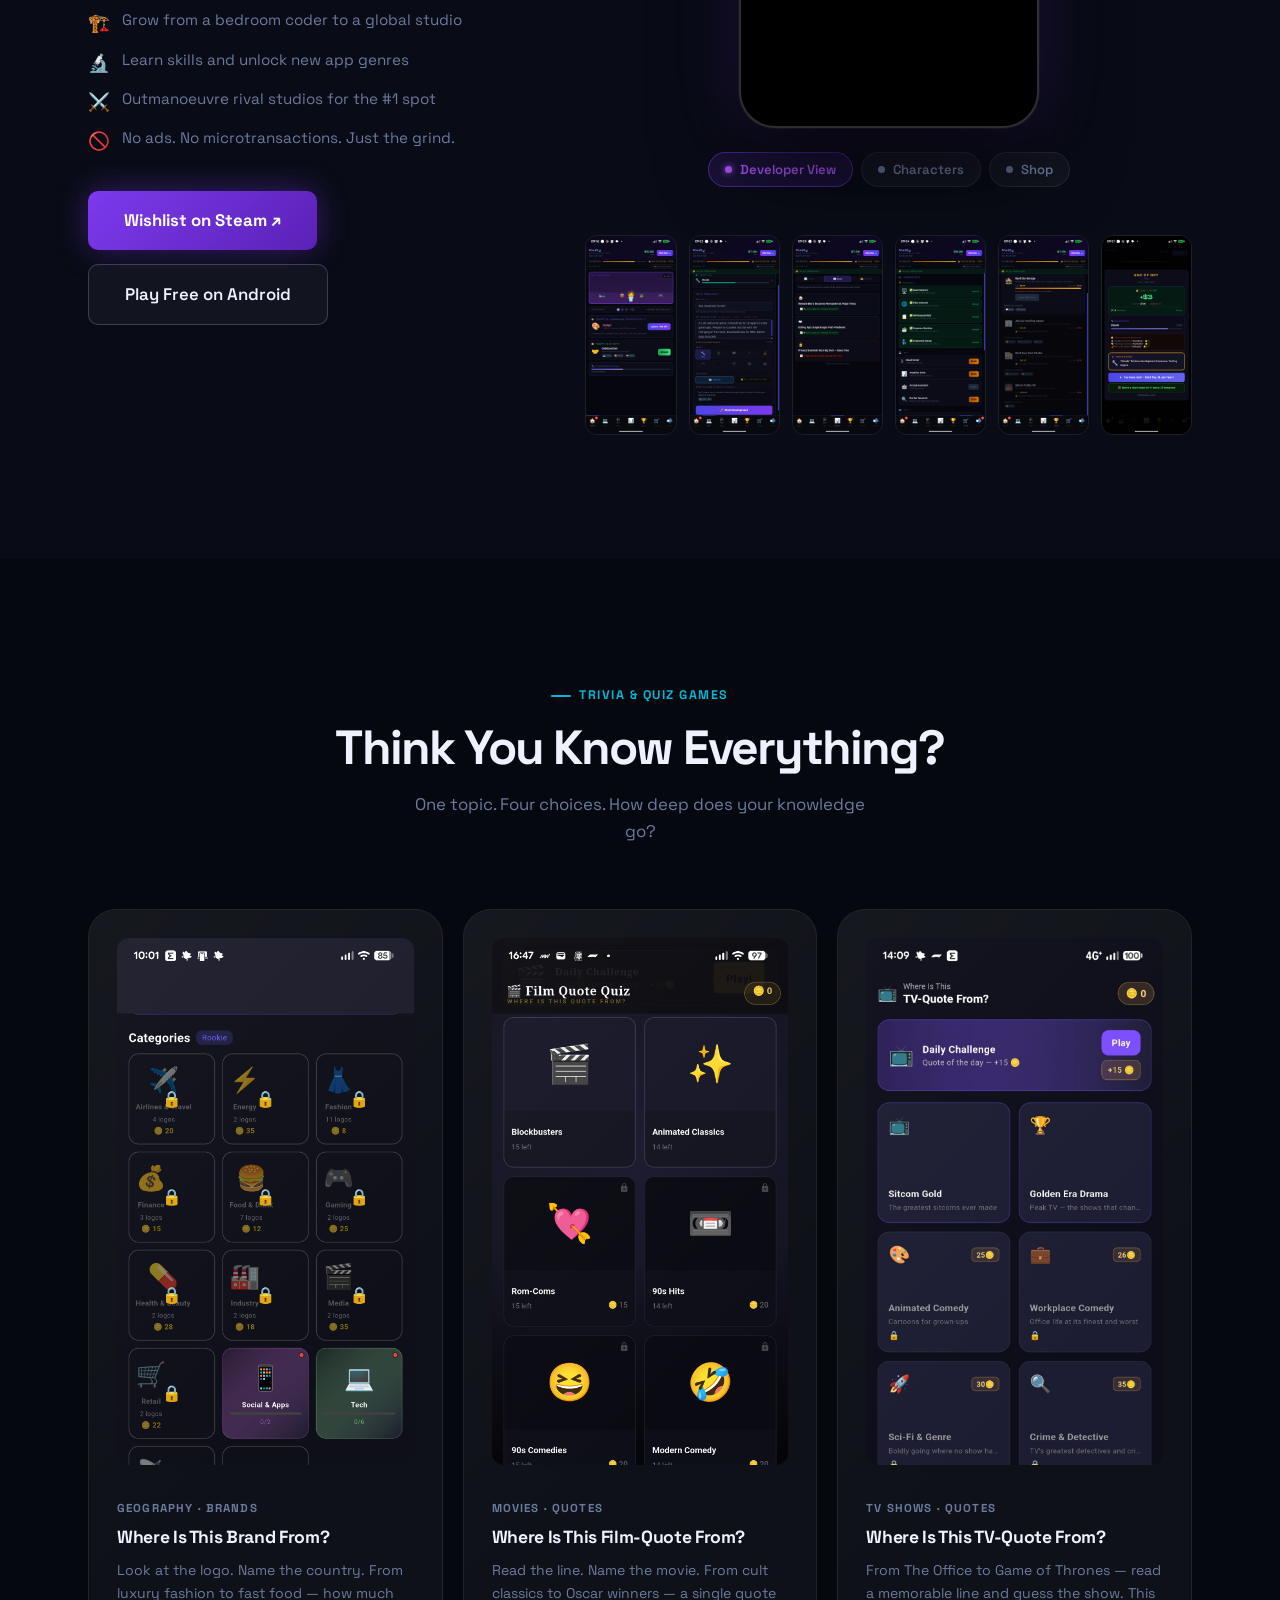
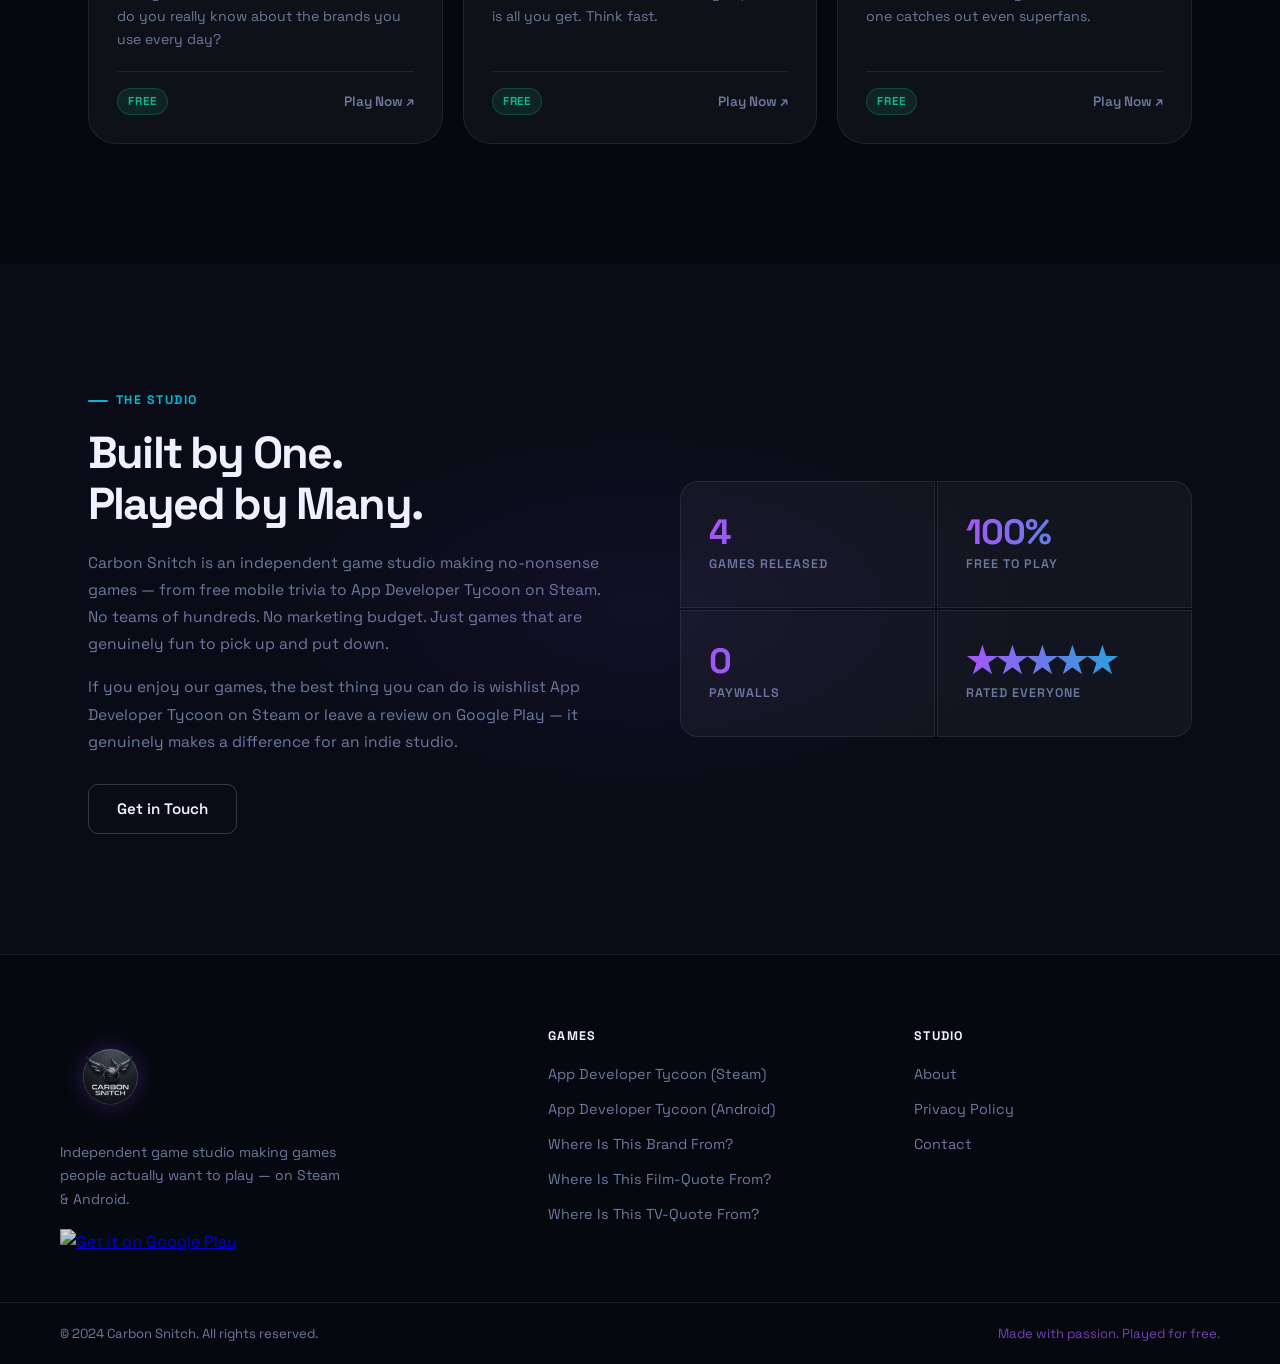
==== commit e15d57eb: "Expand Tycoon screenshot strip with News and Goals screens Co-Authored-By: Claude Opus 4.8 <noreply@" ====
--- a/index.html
+++ b/index.html
@@ -203,10 +203,12 @@
             </button>
           </div>
           <div class="screenshot-strip">
-            <img src="assets/screenshots/tycoon-home.png" alt="Home screen" />
-            <img src="assets/screenshots/tycoon-dev-screen.png" alt="Development screen" />
-            <img src="assets/screenshots/tycoon-shop-screen.png" alt="Shop screen" />
-            <img src="assets/screenshots/tycoon-daily.png" alt="Daily summary" />
+            <img src="assets/screenshots/tycoon-home.png" alt="App Developer Tycoon home screen" loading="lazy" />
+            <img src="assets/screenshots/tycoon-dev-screen.png" alt="App development screen" loading="lazy" />
+            <img src="assets/screenshots/tycoon-news.png" alt="In-game news and trends" loading="lazy" />
+            <img src="assets/screenshots/tycoon-shop-screen.png" alt="Shop screen" loading="lazy" />
+            <img src="assets/screenshots/tycoon-goals.png" alt="Goals screen" loading="lazy" />
+            <img src="assets/screenshots/tycoon-daily.png" alt="Daily summary screen" loading="lazy" />
           </div>
         </div>
 
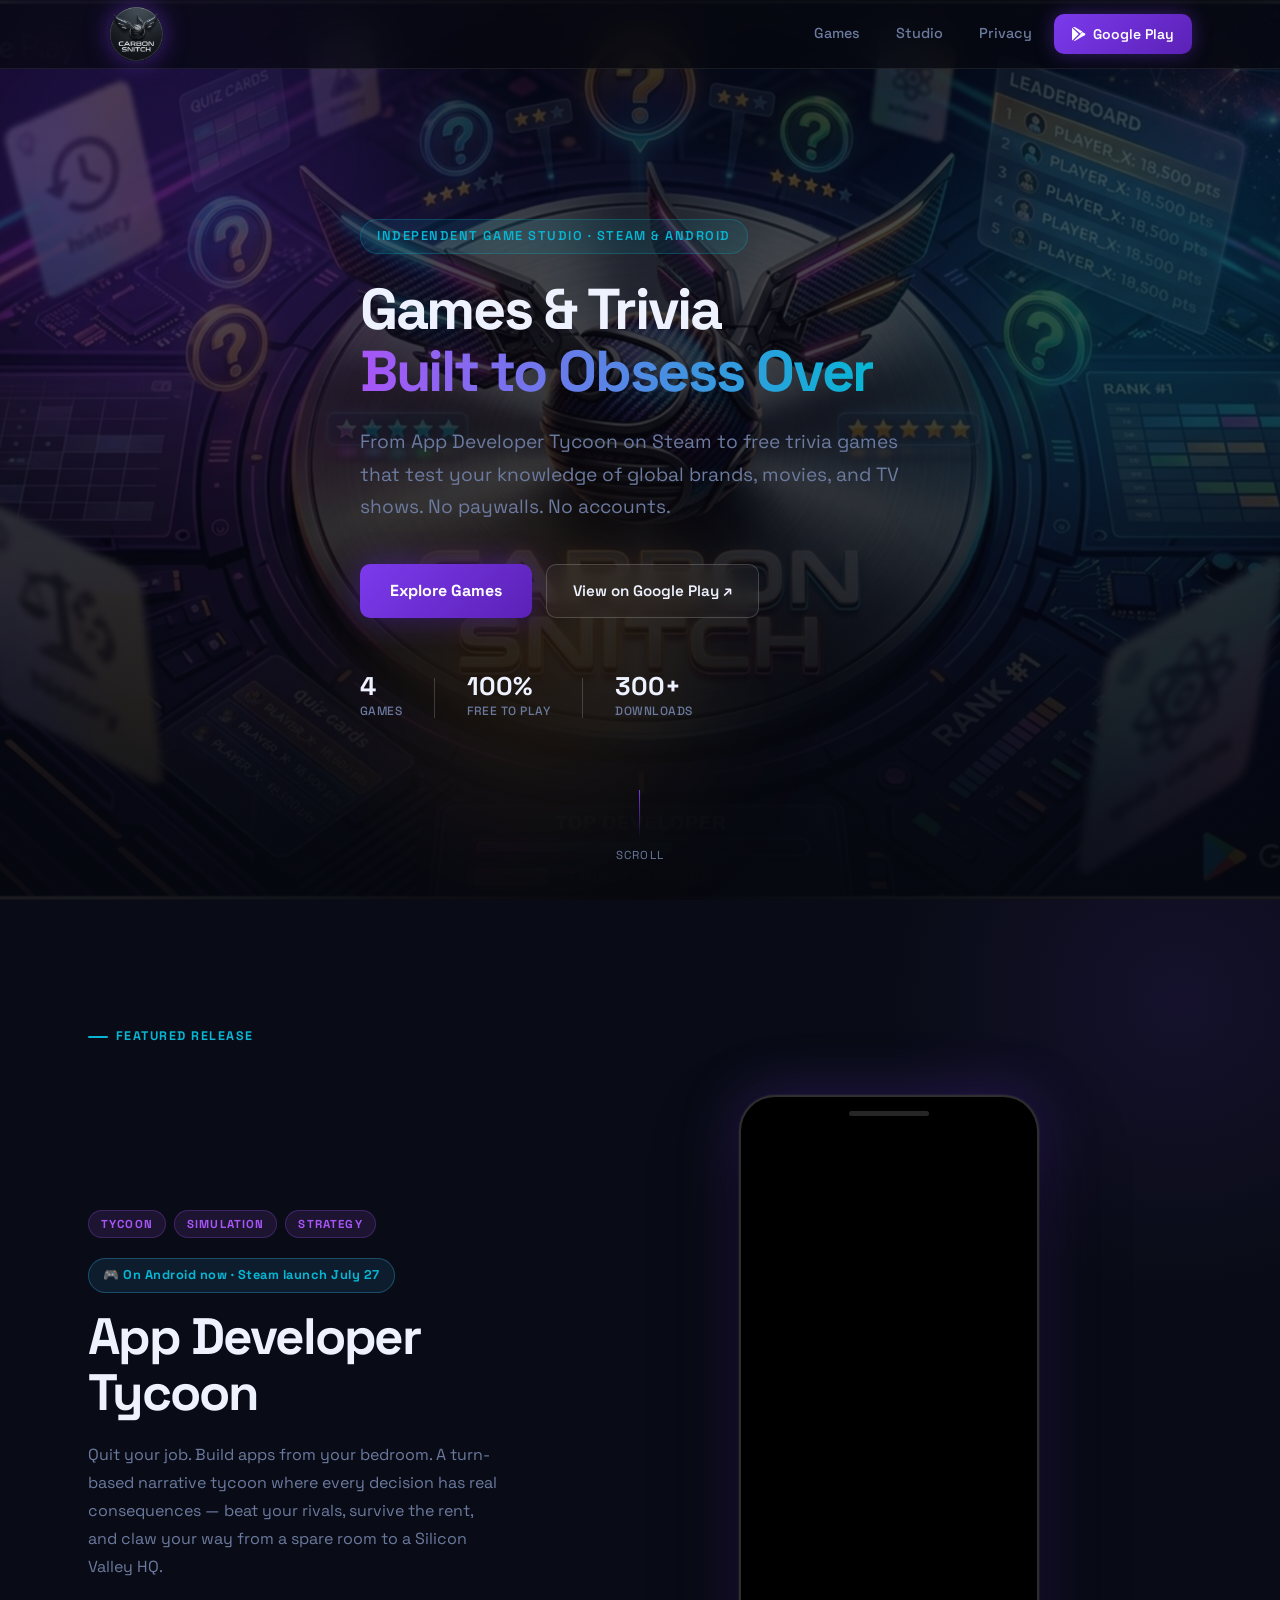
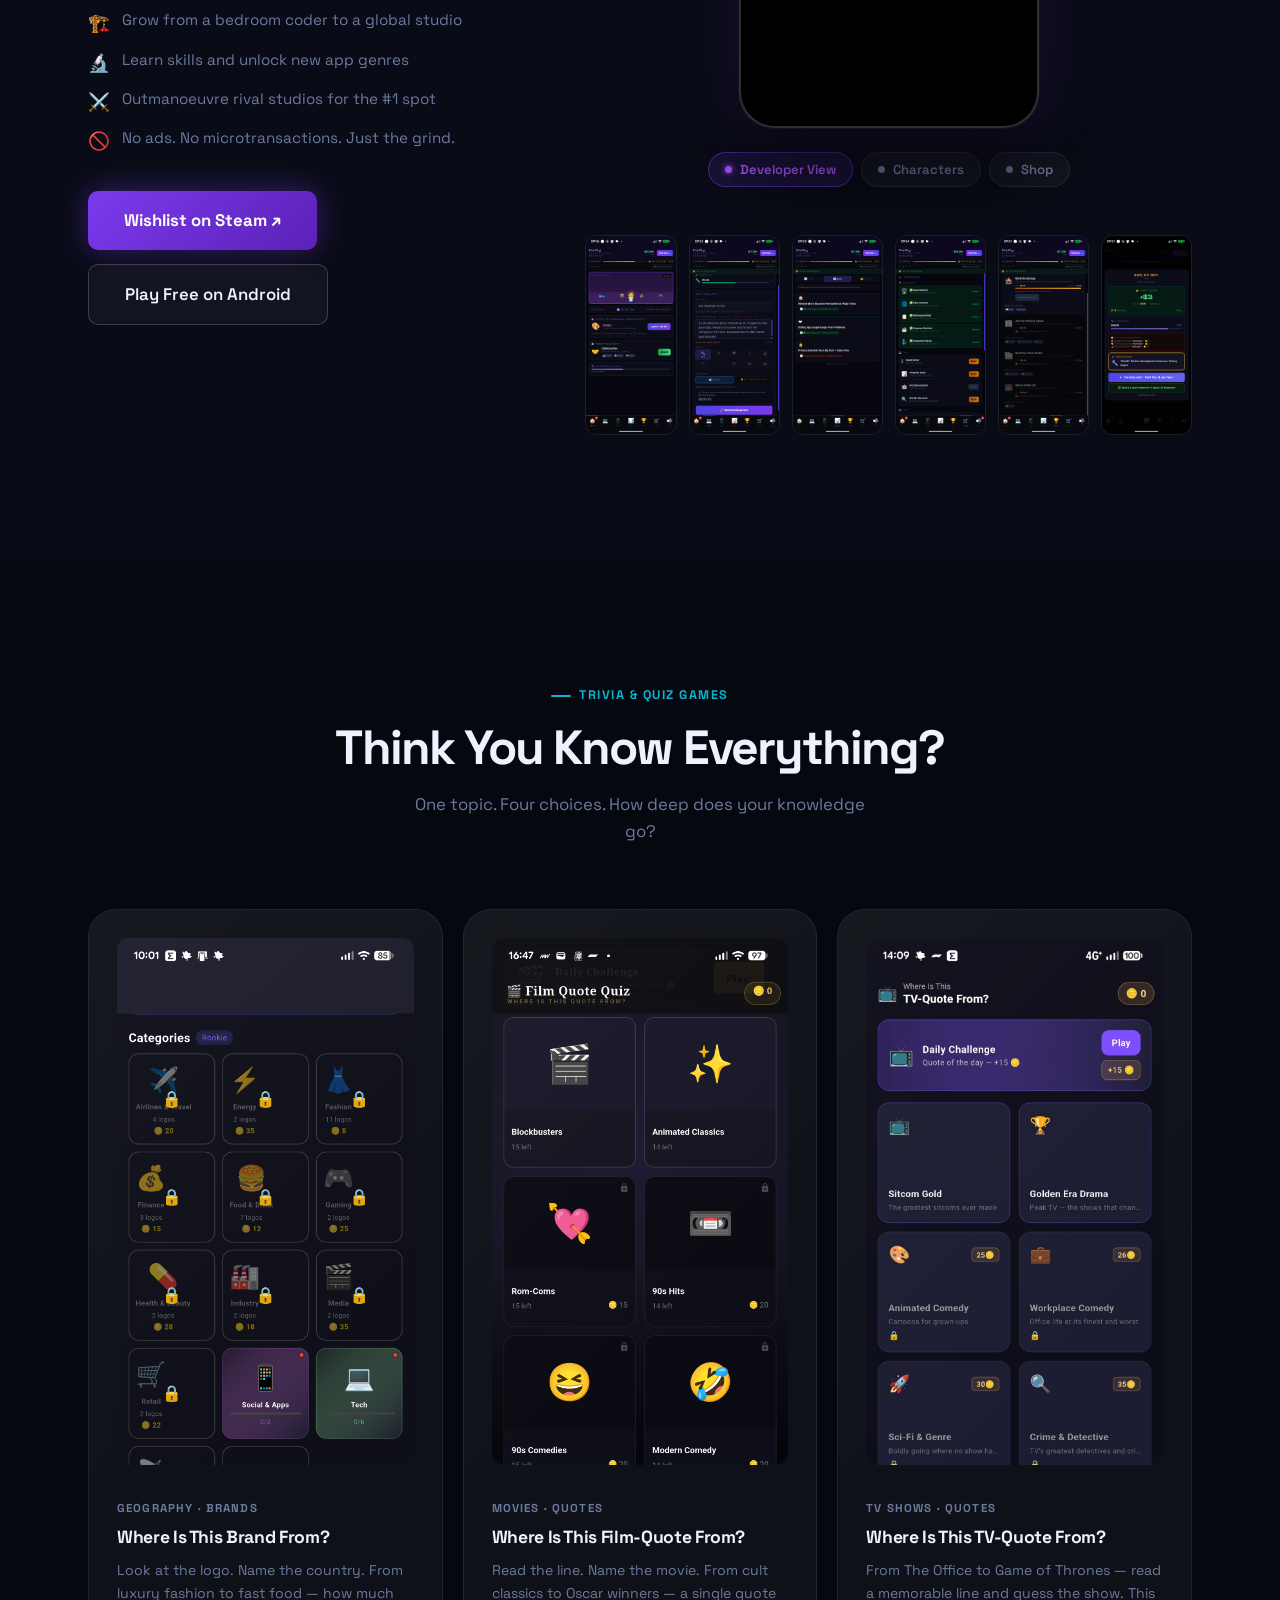
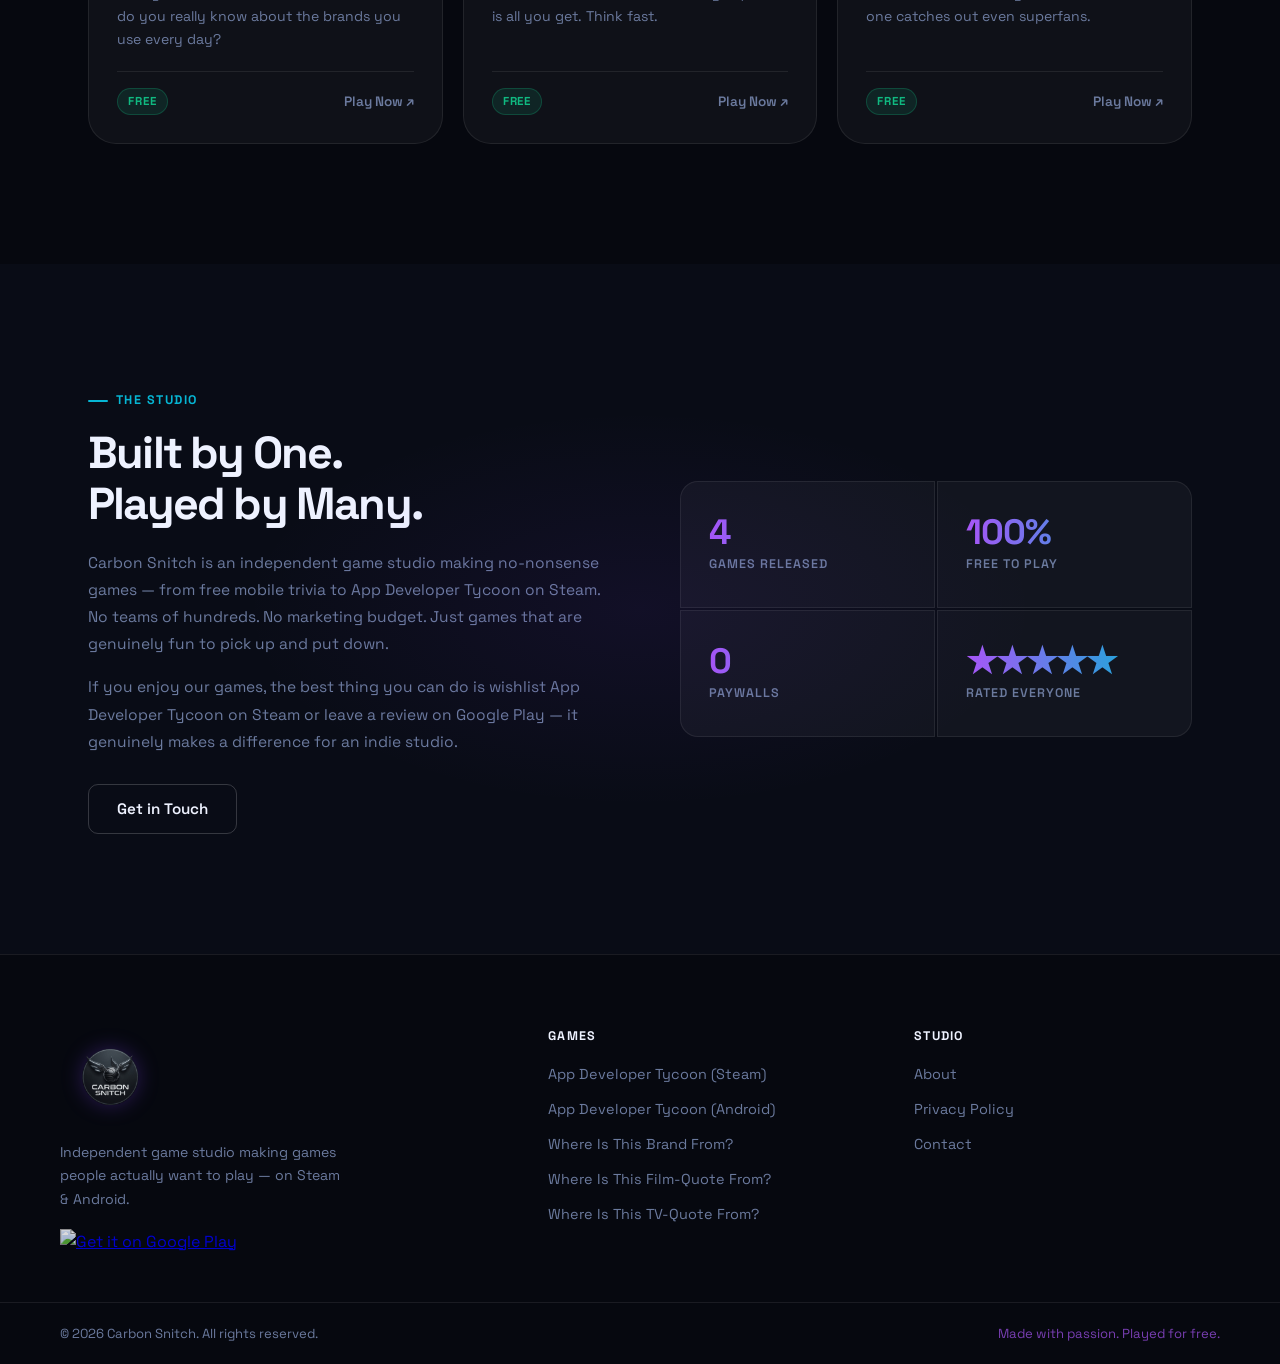
==== commit f80c30c3: "Add screenshot lightbox, Steam launch-date badge; fix stale year and undefined CSS var Co-Authored-B" ====
--- a/index.html
+++ b/index.html
@@ -168,7 +168,7 @@
             <span class="genre-tag">Simulation</span>
             <span class="genre-tag">Strategy</span>
           </div>
-          <span class="steam-flag">🎮 Now on Steam &amp; Android</span>
+          <span class="steam-flag">🎮 On Android now · Steam launch July 27</span>
           <h2 class="featured-title">App Developer<br />Tycoon</h2>
           <p class="featured-desc">Quit your job. Build apps from your bedroom. A turn-based narrative tycoon where every decision has real consequences — beat your rivals, survive the rent, and claw your way from a spare room to a Silicon Valley HQ.</p>
           <ul class="feat-list">
@@ -342,11 +342,17 @@
     </div>
     <div class="footer-bottom">
       <div class="container footer-bottom-inner">
-        <p>&copy; 2024 Carbon Snitch. All rights reserved.</p>
+        <p>&copy; 2026 Carbon Snitch. All rights reserved.</p>
         <p class="footer-tagline">Made with passion. Played for free.</p>
       </div>
     </div>
   </footer>
+
+  <!-- ── Lightbox ── -->
+  <div class="lightbox" id="lightbox" aria-hidden="true">
+    <button class="lightbox-close" aria-label="Close">&times;</button>
+    <img class="lightbox-img" src="" alt="" />
+  </div>
 
   <script src="main.js"></script>
 </body>
--- a/style.css
+++ b/style.css
@@ -583,6 +583,45 @@
 }
 .screenshot-strip img:hover { transform: scale(1.03); }
 
+/* ── Lightbox ── */
+.lightbox {
+  position: fixed;
+  inset: 0;
+  z-index: 1000;
+  display: none;
+  align-items: center;
+  justify-content: center;
+  padding: 40px;
+  background: rgba(8,6,20,0.92);
+  backdrop-filter: blur(8px);
+  cursor: zoom-out;
+}
+.lightbox.open { display: flex; animation: lb-fade .2s ease; }
+@keyframes lb-fade { from { opacity: 0; } to { opacity: 1; } }
+.lightbox-img {
+  max-width: min(420px, 90vw);
+  max-height: 90vh;
+  border-radius: 20px;
+  border: 1px solid var(--border-bright);
+  box-shadow: 0 30px 90px rgba(0,0,0,0.7);
+}
+.lightbox-close {
+  position: absolute;
+  top: 24px;
+  right: 28px;
+  width: 44px;
+  height: 44px;
+  border-radius: 50%;
+  border: 1px solid var(--border);
+  background: var(--surface);
+  color: #fff;
+  font-size: 1.8rem;
+  line-height: 1;
+  cursor: pointer;
+  transition: background .2s;
+}
+.lightbox-close:hover { background: var(--surface-mid); }
+
 /* ══════════════════════════════════════════
    TRIVIA SECTION
    ══════════════════════════════════════════ */
@@ -650,7 +689,7 @@
   overflow: hidden;
   margin-bottom: 14px;
   aspect-ratio: 9/16;
-  background: var(--glass);
+  background: var(--surface);
 }
 .tc-screenshot img {
   width: 100%;
